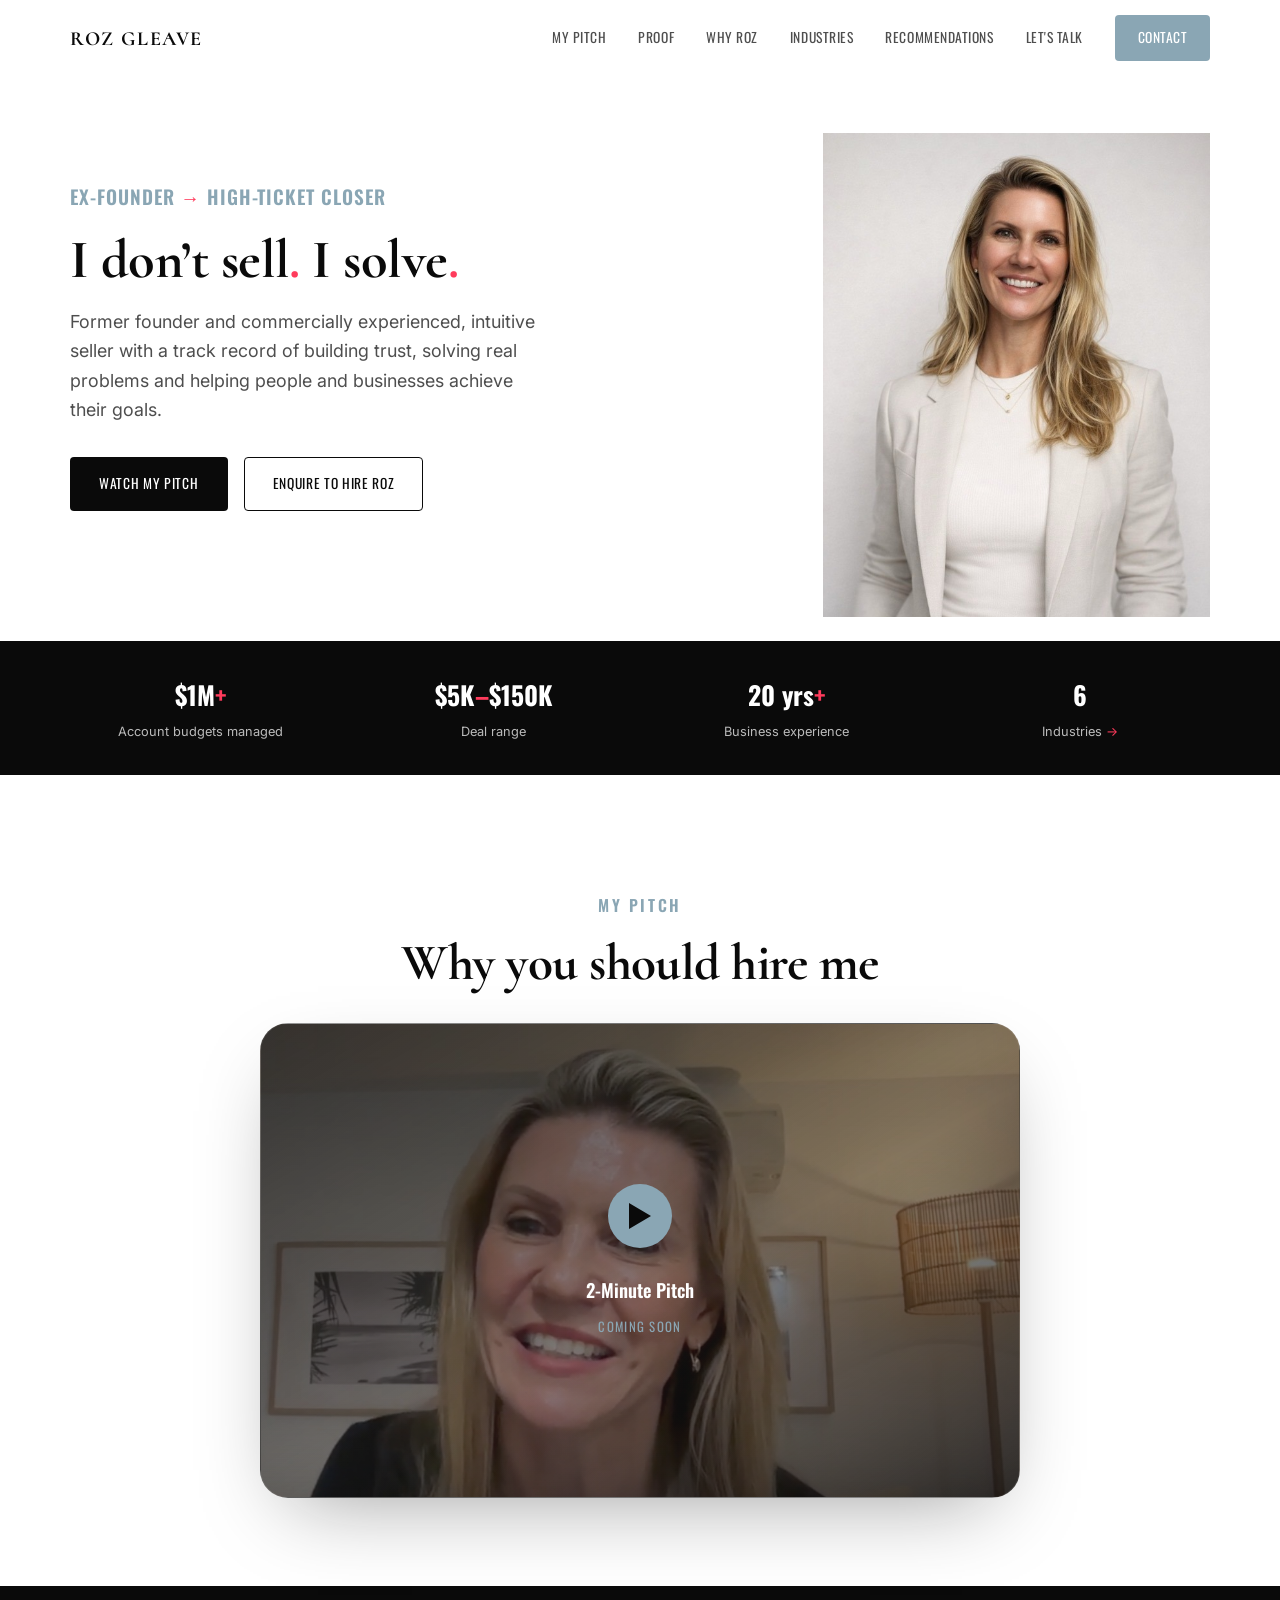
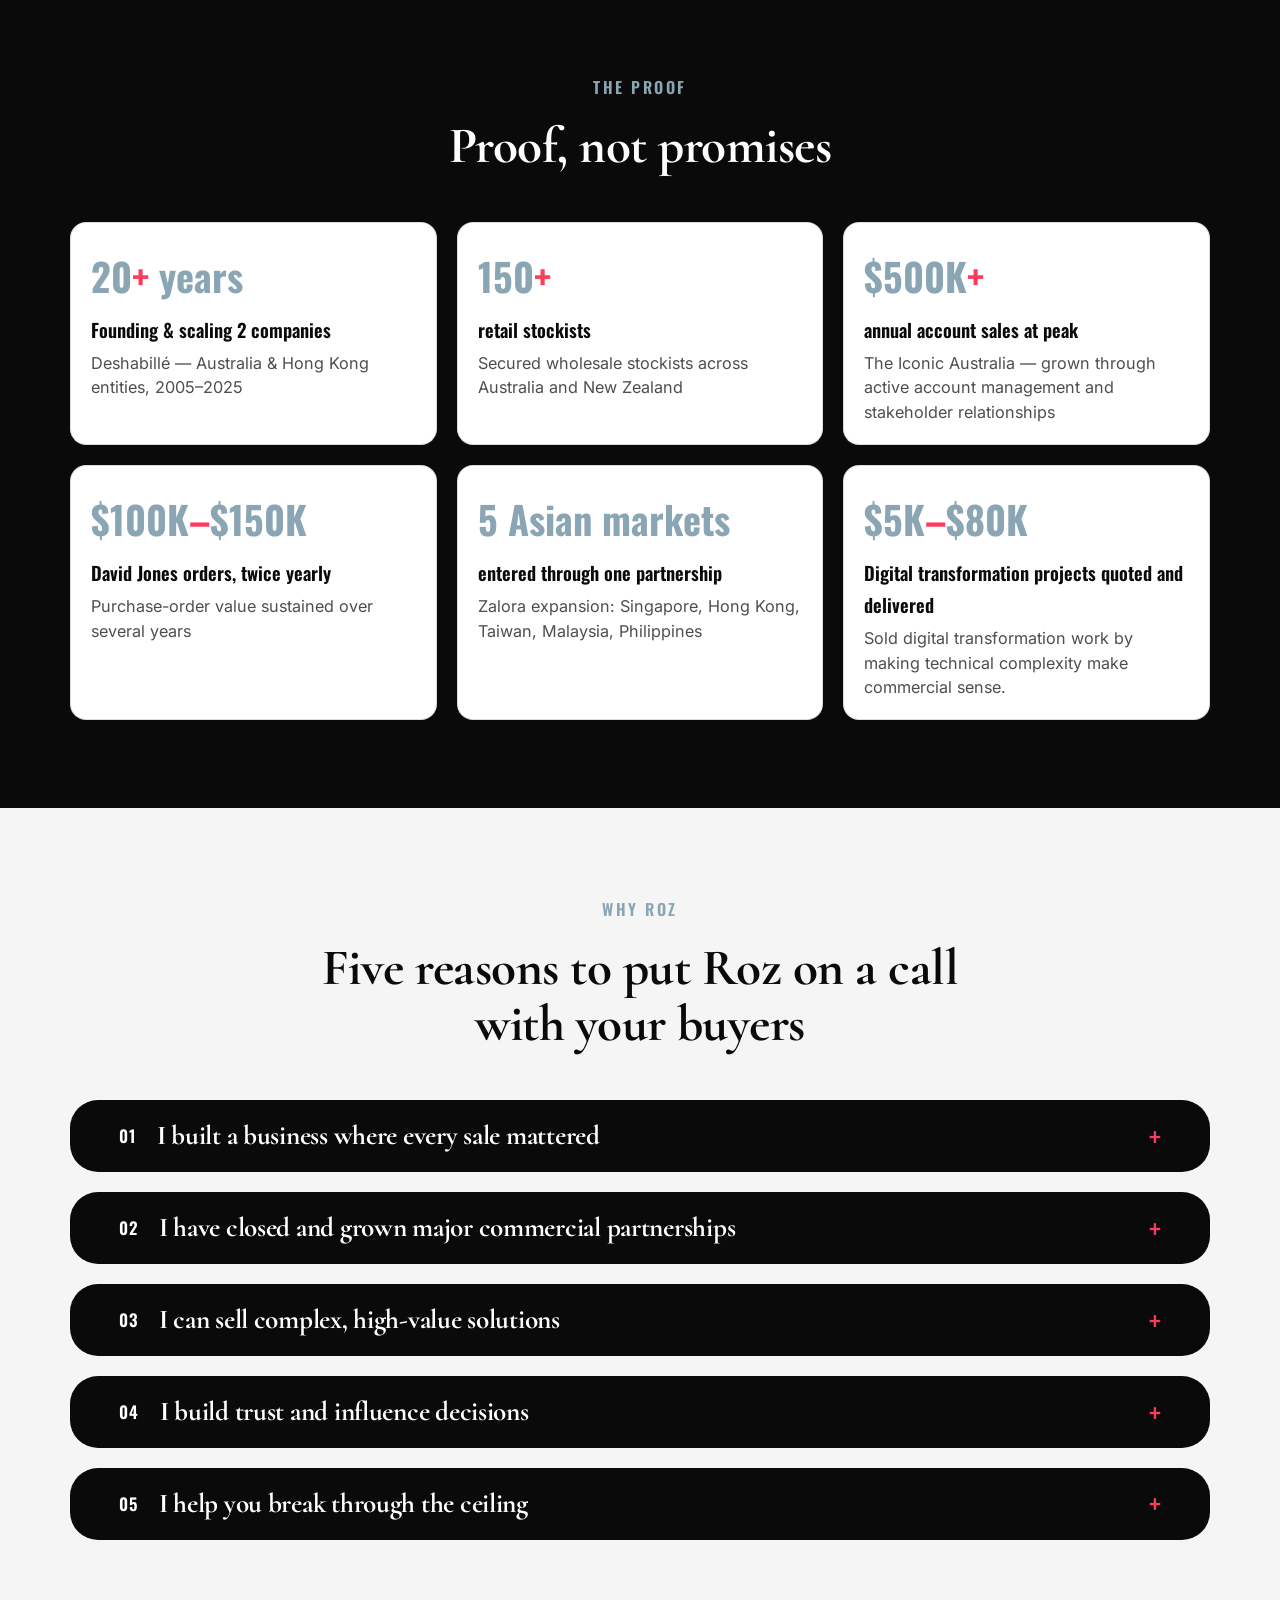
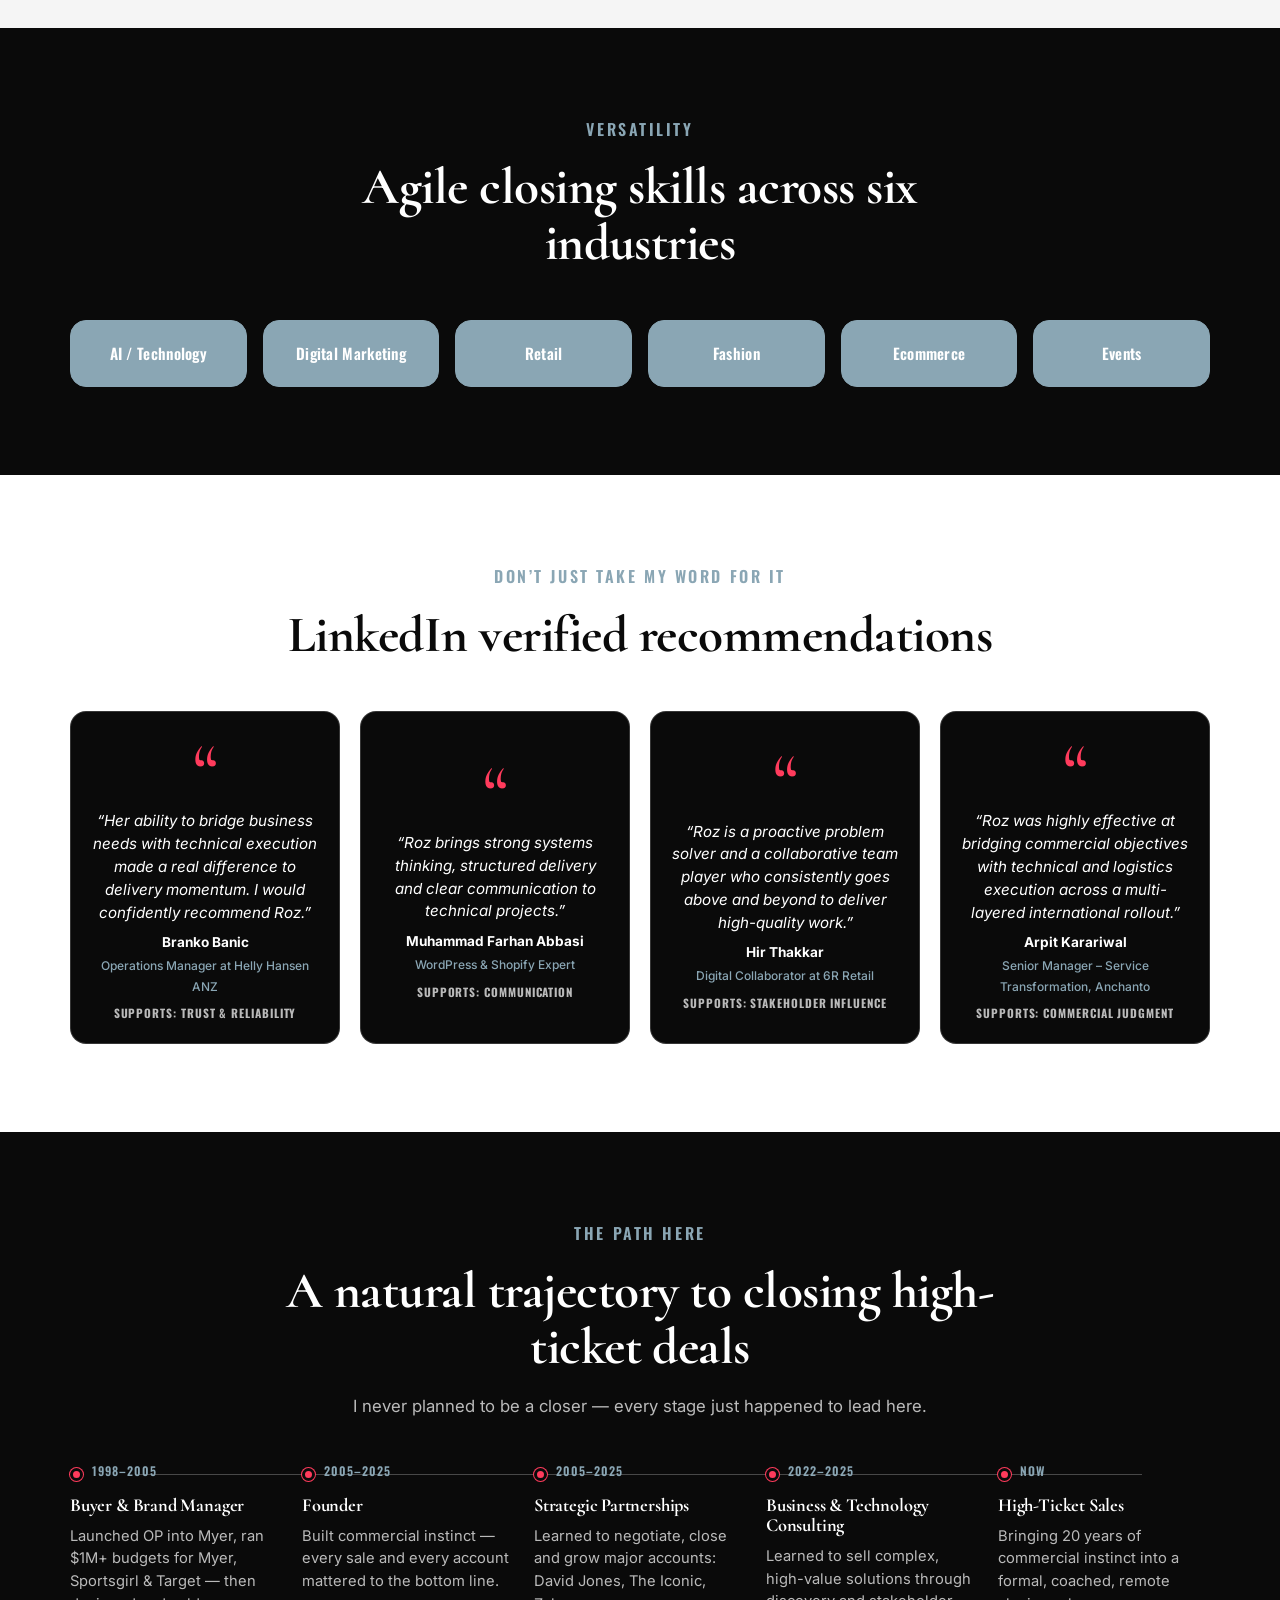
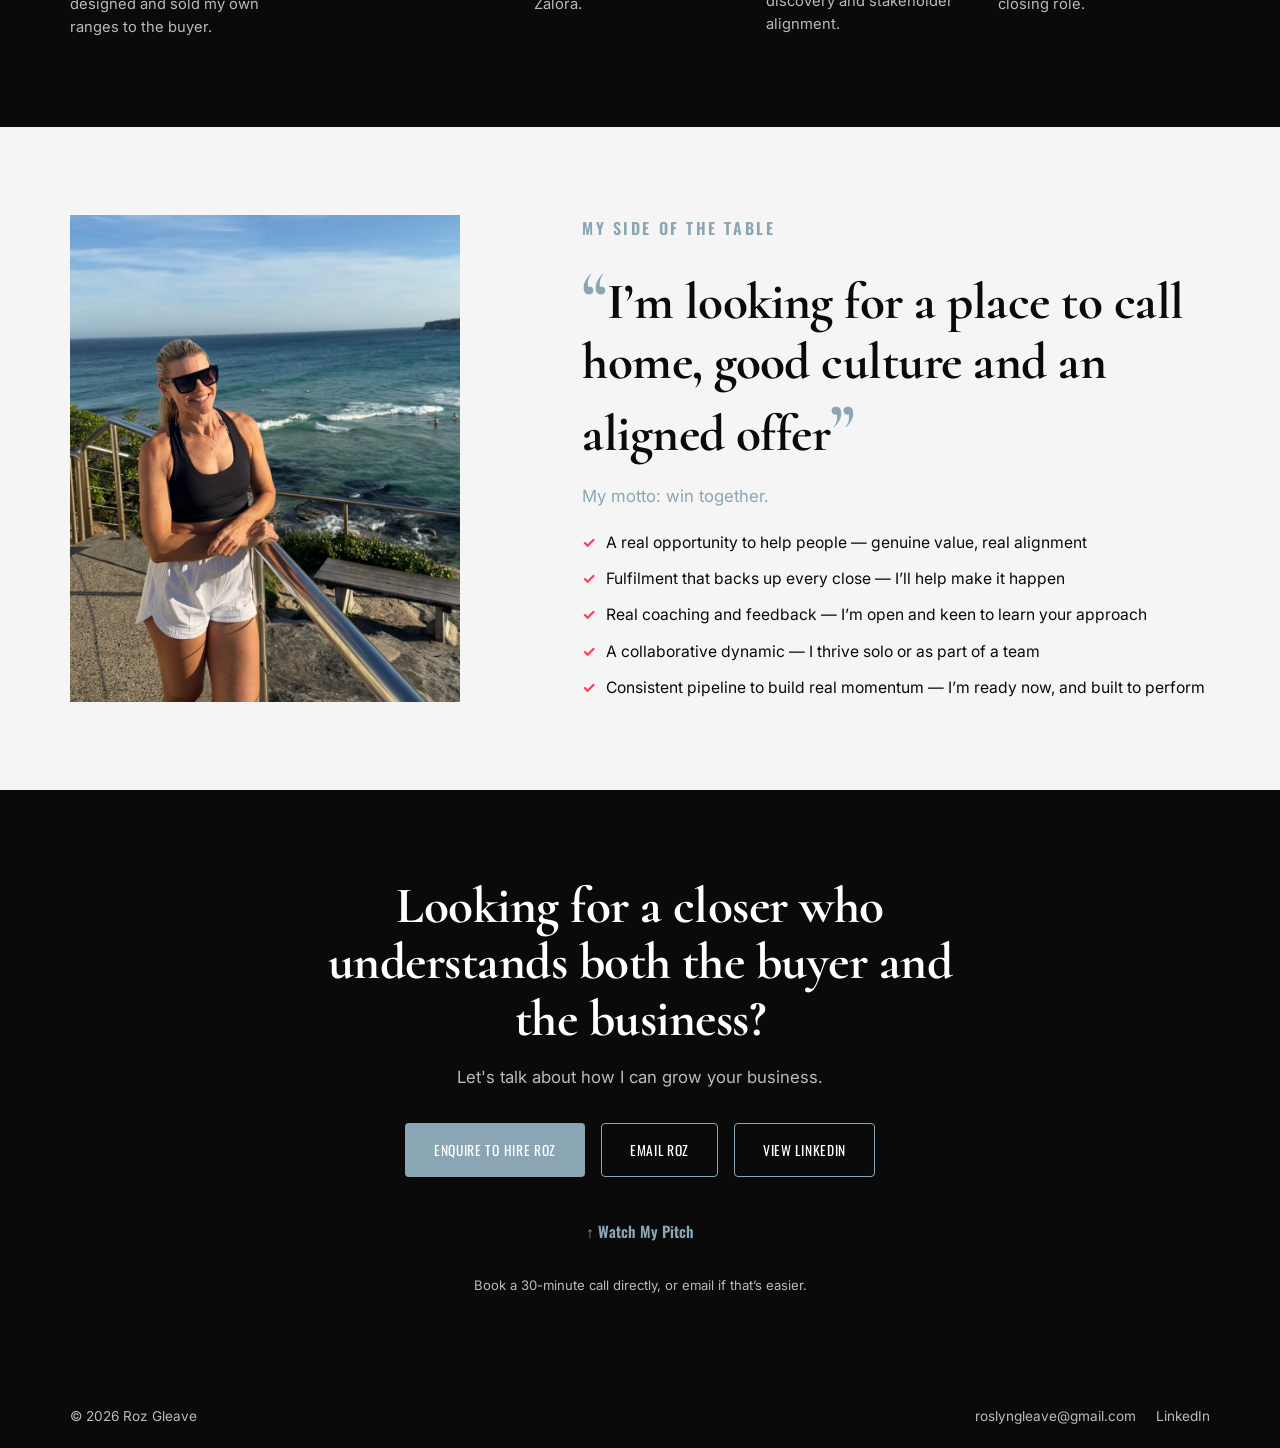
==== index.html @ b1be3ffa "Initial commit: Roz Gleave high-ticket closer portfolio site Static HTML/CSS/JS site, no build step," ====
<!doctype html>
<html lang="en">
  <head>
    <meta charset="UTF-8" />
    <link rel="icon" type="image/svg+xml" href="favicon.svg" />
    <meta name="viewport" content="width=device-width, initial-scale=1.0" />

    <!-- Prototype build: do not index until Roz approves this for wider review -->
    <meta name="robots" content="noindex, nofollow" />

    <title>Roz Gleave — High-Ticket Closer</title>
    <meta
      name="description"
      content="Former founder and commercially experienced consultative seller with 20 years negotiating partnerships, growing accounts and selling complex business solutions."
    />

    <!-- Open Graph — TODO: replace og:image with a hosted image once the site is deployed -->
    <meta property="og:type" content="website" />
    <meta property="og:title" content="Roz Gleave — High-Ticket Closer" />
    <meta
      property="og:description"
      content="Former founder and commercially experienced consultative seller with 20 years negotiating partnerships, growing accounts and selling complex business solutions."
    />
    <meta property="og:image" content="og-placeholder.jpg" />

    <!--
      V2 design pass: black / white / dusty-blue / pop-pink-red palette,
      Coterie + PP Gatwick headline/accent fonts. Content, structure and
      section order are unchanged from index.html — see styles.css.

      FONT LICENSING — once Coterie and PP Gatwick (Pangram Pangram) are
      purchased, add their @font-face rules here (right below this comment)
      pointing at the licensed .woff2 files, e.g.:

        @font-face {
          font-family: "Coterie";
          src: url("/fonts/coterie.woff2") format("woff2");
          font-weight: 400 700;
          font-display: swap;
        }
        @font-face {
          font-family: "PP Gatwick";
          src: url("/fonts/gatwick.woff2") format("woff2");
          font-weight: 400 700;
          font-display: swap;
        }

      Then in styles.css, change ONLY the --font-headline and
      --font-accent variable values to "Coterie" / "PP Gatwick" — every
      rule in that file reads from the variables, never a hardcoded font
      name, so it's a one-line swap per font.
    -->
    <link rel="preconnect" href="https://fonts.googleapis.com" />
    <link rel="preconnect" href="https://fonts.gstatic.com" crossorigin />
    <link
      href="https://fonts.googleapis.com/css2?family=Cormorant:ital,wght@0,400;0,500;0,600;0,700;1,400&family=Oswald:wght@400;500;600;700&family=Inter:wght@400;500;600&display=swap"
      rel="stylesheet"
    />

    <link rel="stylesheet" href="styles.css" />
  </head>
  <body>
    <!-- =====================================================================
         NAV
         ===================================================================== -->
    <header class="nav" id="site-nav">
      <div class="container nav__inner">
        <a href="#top" class="nav__logo">Roz Gleave</a>

        <nav class="nav__links" id="nav-links" aria-label="Primary">
          <a href="#intro-video">My Pitch</a>
          <a href="#proof">Proof</a>
          <a href="#why-roz">Why Roz</a>
          <a href="#industries">Industries</a>
          <a href="#recommendations">Recommendations</a>
          <a href="#lets-talk">Let's Talk</a>
          <a href="#lets-talk" class="btn btn-primary nav__cta">Contact</a>
        </nav>

        <button class="nav__toggle" id="nav-toggle" aria-label="Open menu" aria-expanded="false" aria-controls="nav-links">
          <span></span>
          <span></span>
          <span></span>
        </button>
      </div>
    </header>

    <main>
      <!-- ===================================================================
           HERO
           =================================================================== -->
      <section id="top" class="hero">
        <div class="container hero__grid">
          <div class="hero__copy reveal">
            <p class="hero__tagline">Ex-Founder <span class="pop-mark">&rarr;</span> High-Ticket Closer</p>
            <h1 class="hero__headline">I don&rsquo;t sell<span class="pop-mark">.</span> I solve<span class="pop-mark">.</span></h1>
            <p class="hero__sub">
              Former founder and commercially experienced, intuitive seller with a track record of
              building trust, solving real problems and helping people and businesses achieve their
              goals.
            </p>

            <div class="hero__ctas">
              <a href="#intro-video" class="btn btn-primary">Watch My Pitch</a>
              <a href="#lets-talk" class="btn btn-secondary">Enquire to Hire Roz</a>
            </div>
          </div>

          <div class="hero__visual reveal" style="transition-delay: 120ms">
            <div class="hero__portrait-wrap">
              <img
                src="images/roz-portrait-flipped.jpg"
                alt="Portrait of Roslyn (Roz) Gleave"
                class="hero__portrait"
                width="600"
                height="900"
              />
            </div>
          </div>
        </div>

        <div class="hero__stats-band">
          <div class="container hero__stats">
            <div class="hero-stat reveal">
              <p class="hero-stat__value"><span class="hero-stat__number" data-count-to="1" data-prefix="$" data-suffix="M">0</span><span class="pop-mark">+</span></p>
              <p class="hero-stat__label">Account budgets managed</p>
            </div>
            <div class="hero-stat reveal" style="transition-delay: 60ms">
              <p class="hero-stat__value"><span class="hero-stat__number" data-count-to="5" data-prefix="$" data-suffix="K">0</span><span class="pop-mark">&ndash;</span><span class="hero-stat__number" data-count-to="150" data-prefix="$" data-suffix="K">0</span></p>
              <p class="hero-stat__label">Deal range</p>
            </div>
            <div class="hero-stat reveal" style="transition-delay: 120ms">
              <p class="hero-stat__value"><span class="hero-stat__number" data-count-to="20" data-suffix=" yrs">0</span><span class="pop-mark">+</span></p>
              <p class="hero-stat__label">Business experience</p>
            </div>
            <div class="hero-stat reveal" style="transition-delay: 180ms">
              <p class="hero-stat__value"><a href="#industries" class="hero-stat__link"><span class="hero-stat__number" data-count-to="6">0</span></a></p>
              <p class="hero-stat__label"><a href="#industries" class="hero-stat__link">Industries <span class="pop-mark">&rarr;</span></a></p>
            </div>
          </div>
        </div>

      </section>

      <!-- ===================================================================
           MY PITCH — video introduction
           =================================================================== -->
      <section class="section pitch">
        <div class="container">
          <div class="section-header section-header--center reveal">
            <p class="eyebrow">My Pitch</p>
            <h2 class="section-title">Why you should hire me</h2>
          </div>

          <div class="pitch__video-wrap reveal">
            <div id="intro-video" class="hero__video">
              <!--
                LOOM VIDEO SLOT
                Once the real Loom video is recorded, replace this placeholder
                button with:
                <div class="loom loom--live">
                  <iframe src="YOUR_LOOM_EMBED_URL" allow="autoplay; fullscreen; picture-in-picture" allowfullscreen title="Roz Gleave — 2-minute pitch"></iframe>
                </div>
              -->
              <button class="loom loom--placeholder" type="button" aria-label="2-minute pitch video coming soon">
                <div class="loom__play">
                  <svg width="22" height="26" viewBox="0 0 22 26" fill="none" aria-hidden="true">
                    <path d="M0 0L22 13L0 26V0Z" fill="currentColor" />
                  </svg>
                </div>
                <span class="loom__label">2-Minute Pitch</span>
                <span class="loom__sublabel">Coming soon</span>
              </button>
            </div>
          </div>
        </div>
      </section>

      <!-- ===================================================================
           PROOF — results strip
           =================================================================== -->
      <section id="proof" class="section section--dark results">
        <div class="container">
          <div class="section-header section-header--center reveal">
            <p class="eyebrow">The Proof</p>
            <h2 class="section-title">Proof, not promises</h2>
          </div>

          <div class="results__grid">
            <div class="results__card reveal" style="transition-delay: 0ms">
              <span class="results__value">20<span class="pop-mark">+</span> years</span>
              <span class="results__label">Founding &amp; scaling 2 companies</span>
              <span class="results__context">Deshabillé — Australia &amp; Hong Kong entities, 2005–2025</span>
            </div>
            <div class="results__card reveal" style="transition-delay: 60ms">
              <span class="results__value">150<span class="pop-mark">+</span></span>
              <span class="results__label">retail stockists</span>
              <span class="results__context">Secured wholesale stockists across Australia and New Zealand</span>
            </div>
            <div class="results__card reveal" style="transition-delay: 120ms">
              <span class="results__value">$500K<span class="pop-mark">+</span></span>
              <span class="results__label">annual account sales at peak</span>
              <span class="results__context">The Iconic Australia — grown through active account management and stakeholder relationships</span>
            </div>
            <div class="results__card reveal" style="transition-delay: 180ms">
              <span class="results__value">$100K<span class="pop-mark">–</span>$150K</span>
              <span class="results__label">David Jones orders, twice yearly</span>
              <span class="results__context">Purchase-order value sustained over several years</span>
            </div>
            <div class="results__card reveal" style="transition-delay: 240ms">
              <span class="results__value">5 Asian markets</span>
              <span class="results__label">entered through one partnership</span>
              <span class="results__context">Zalora expansion: Singapore, Hong Kong, Taiwan, Malaysia, Philippines</span>
            </div>
            <div class="results__card reveal" style="transition-delay: 300ms">
              <span class="results__value">$5K<span class="pop-mark">–</span>$80K</span>
              <span class="results__label">Digital transformation projects quoted and delivered</span>
              <span class="results__context">Sold digital transformation work by making technical complexity make commercial sense.</span>
            </div>
          </div>
        </div>
      </section>

      <!-- ===================================================================
           WHY ROZ — five reasons
           =================================================================== -->
      <section id="why-roz" class="section section--alt reasons">
        <div class="container">
          <div class="section-header section-header--center reveal">
            <p class="eyebrow">Why Roz</p>
            <h2 class="section-title">Five reasons to put Roz on a call with your buyers</h2>
          </div>

          <div class="reasons__list">
            <!-- Reason 01 -->
            <details class="reason reveal">
              <summary class="reason__summary">
                <span class="reason__number">01</span>
                <h3 class="reason__title">I built a business where every sale mattered</h3>
                <span class="reason__toggle-icon" aria-hidden="true"></span>
              </summary>
              <div class="reason__grid">
                <div class="reason__text">
                  <p class="reason__claim">
                    I spent almost 20 years building and growing my own fashion business. Every lead,
                    every sale and every customer mattered, because the business only grew if I could
                    create opportunities, build relationships, negotiate, sell, retain accounts and
                    deliver on what I promised.
                  </p>
                  <ul class="reason__evidence">
                    <li>Founded and ran Deshabillé for 20 years across DTC, wholesale and marketplace channels</li>
                    <li>Owned every commercial outcome personally — there was no separate sales team to fall back on</li>
                    <li>Built the business from zero to a genuine multi-channel retail operation</li>
                  </ul>
                  <div class="reason__matters">
                    <span class="reason__matters-label">Why it matters to you</span>
                    <p>
                      As a former founder, I will treat your business like my own. Your success is my
                      success — I know what it costs to win a customer, and I know what it costs to
                      lose one.
                    </p>
                  </div>
                </div>

                <div class="reason__image">
                  <img
                    src="images/deshabille-banner.jpg"
                    alt="Deshabillé — the fashion brand Roz founded and ran for 20 years"
                    loading="lazy"
                    width="800"
                    height="533"
                  />
                </div>
              </div>
            </details>

            <!-- Reason 02 -->
            <details class="reason reveal">
              <summary class="reason__summary">
                <span class="reason__number">02</span>
                <h3 class="reason__title">I have closed and grown major commercial partnerships</h3>
                <span class="reason__toggle-icon" aria-hidden="true"></span>
              </summary>
              <div class="reason__grid">
                <div class="reason__text">
                  <p class="reason__claim">
                    The biggest commercial relationships in my business weren't handed to me. I
                    negotiated them personally, and then did the harder job of growing and keeping
                    them.
                  </p>
                  <ul class="reason__evidence">
                    <li>Personally negotiated the David Jones wholesale partnership — orders of $100K–$150K, twice a year, sustained over several years</li>
                    <li>Personally negotiated The Iconic marketplace partnership, growing the account to more than $500K in annual sales at its peak</li>
                    <li>Personally negotiated the Zalora Asia expansion, opening Hong Kong, Taiwan, the Philippines, Malaysia and Singapore</li>
                    <li>Grew the wholesale footprint to 150+ retail stockists nationally</li>
                  </ul>
                  <div class="reason__matters">
                    <span class="reason__matters-label">Why it matters to you</span>
                    <p>
                      This is the part of the job that matters most after the contract is signed:
                      earning trust, influencing the people who make the decisions, negotiating the
                      next opportunity, and turning one deal into an ongoing relationship instead of a
                      one-off sale.
                    </p>
                  </div>
                </div>

                <!--
                  Partner evidence: logos used only where Roz holds the asset
                  (The Iconic). David Jones and Zalora are plain text badges —
                  no logo usage, no implication of current endorsement.
                -->
                <div class="reason__partners">
                  <div class="partner-badge">
                    <img src="images/the-iconic-logo.png" alt="The Iconic — marketplace partnership, negotiated personally" class="partner-badge__logo" loading="lazy" />
                  </div>
                  <div class="partner-badge">
                    <img src="images/david-jones-logo.jpeg" alt="David Jones — wholesale partner, $100K–$150K orders twice yearly" class="partner-badge__logo partner-badge__logo--bleed" loading="lazy" />
                  </div>
                  <div class="partner-badge">
                    <img src="images/zalora-logo.jpeg" alt="Zalora — Asia market expansion across 5 markets" class="partner-badge__logo" loading="lazy" />
                  </div>
                  <div class="partner-badge partner-badge--photo">
                    <img src="images/stockists-photo.jpeg" alt="150+ retail stockists — national wholesale footprint" class="partner-badge__photo" loading="lazy" />
                    <span class="partner-badge__overlay">150+ Stockists AU &amp; NZ</span>
                  </div>
                </div>
              </div>
            </details>

            <!-- Reason 03 -->
            <details class="reason reason--no-image reason--left-align reveal">
              <summary class="reason__summary">
                <span class="reason__number">03</span>
                <h3 class="reason__title">I can sell complex, high-value solutions</h3>
                <span class="reason__toggle-icon" aria-hidden="true"></span>
              </summary>
              <div class="reason__grid reason__grid--no-image">
                <div class="reason__text">
                  <p class="reason__claim">
                    My later work moved into enterprise software, business systems, automation and
                    digital transformation. I ran the full cycle myself — discovery, quoting, pitching
                    — then stayed on to project manage delivery once the client said yes.
                  </p>
                  <ul class="reason__evidence">
                    <li>Led discovery workshops across finance, operations and executive stakeholders</li>
                    <li>Quoted and pitched projects ranging from $5K to $177K, closing deals up to $100K and securing stakeholder buy-in throughout</li>
                    <li>Worked across multiple stakeholders to align a solution before it was ever pitched</li>
                    <li>Project managed delivery after the close — not just the pitch, the outcome</li>
                  </ul>
                  <div class="reason__matters">
                    <span class="reason__matters-label">Why it matters to you</span>
                    <p>
                      This proves I can sit inside a sophisticated offer, ask intelligent questions,
                      and connect what you sell to the buyer's actual problem — selling consultatively,
                      not leaning on a script or pressure, and staying accountable for what happens
                      after the yes.
                    </p>
                  </div>
                </div>
              </div>
            </details>

            <!-- Reason 04 -->
            <details class="reason reason--no-image reason--left-align reveal">
              <summary class="reason__summary">
                <span class="reason__number">04</span>
                <h3 class="reason__title">I build trust and influence decisions</h3>
                <span class="reason__toggle-icon" aria-hidden="true"></span>
              </summary>
              <div class="reason__grid reason__grid--no-image">
                <div class="reason__text">
                  <p class="reason__claim">
                    Across 20 years I've worked with founders, executives, retail buyers,
                    manufacturers, offshore partners and enterprise stakeholders — people with very
                    different priorities, all of whom I needed on side. Some of that trust-building
                    was repair work — stepping in where developers and C-suite stakeholders had
                    stopped understanding each other, and rebuilding the relationship enough to get
                    the project back on track.
                  </p>
                  <ul class="reason__evidence">
                    <li>Listening carefully enough to identify the real objection, not just the stated one</li>
                    <li>Repaired strained client relationships caused by breakdowns between technical teams and executive stakeholders</li>
                    <li>Influencing outcomes without formal authority over the people in the room</li>
                    <li>Coached technically-minded founders on the commercial side of running their business — pricing, positioning, growth decisions</li>
                  </ul>
                  <div class="reason__matters">
                    <span class="reason__matters-label">Why it matters to you</span>
                    <p>
                      This is the skill set that a high-ticket sale actually runs on: trust built
                      quickly, questions asked with intent, and enough judgement to read what's really
                      holding a buyer back.
                    </p>
                  </div>
                </div>
              </div>
            </details>

            <!-- Reason 05 -->
            <details class="reason reason--no-image reason--left-align reveal">
              <summary class="reason__summary">
                <span class="reason__number">05</span>
                <h3 class="reason__title">I help you break through the ceiling</h3>
                <span class="reason__toggle-icon" aria-hidden="true"></span>
              </summary>
              <div class="reason__grid reason__grid--no-image">
                <div class="reason__text">
                  <p class="reason__claim">
                    I got into business because I love that there is no ceiling. Whether it's a
                    business with an operational bottleneck or a buyer stuck on a decision, I'm quick
                    to spot what's actually holding things up — and I don't stop pushing until we've
                    moved past it. That's what I've spent my career doing, and it's the same approach
                    I bring to every sales conversation.
                  </p>
                  <ul class="reason__evidence">
                    <li>Diagnosing the real issue before proposing a solution</li>
                    <li>Helping prospects move past indecision toward a confident yes — or a confident no</li>
                    <li>Protecting the company's reputation by not selling past what can be delivered</li>
                    <li>Caring about fulfilment and the client's outcome, not just the close</li>
                  </ul>
                  <div class="reason__matters">
                    <span class="reason__matters-label">Why it matters to you</span>
                    <p>
                      I'm not chasing any sale — I'm looking for sustainable growth, for you and for
                      the people who buy from you. That's what makes the relationship last past the
                      first invoice.
                    </p>
                  </div>
                </div>
              </div>
            </details>
          </div>
        </div>
      </section>

      <!-- ===================================================================
           INDUSTRIES
           =================================================================== -->
      <section id="industries" class="section section--dark industries">
        <div class="container">
          <div class="section-header section-header--center reveal">
            <p class="eyebrow">Versatility</p>
            <h2 class="section-title">Agile closing skills across six industries</h2>
          </div>

          <div class="industries__grid">
            <div class="industry-chip reveal">AI / Technology</div>
            <div class="industry-chip reveal" style="transition-delay: 100ms">Digital Marketing</div>
            <div class="industry-chip reveal" style="transition-delay: 200ms">Retail</div>
            <div class="industry-chip reveal" style="transition-delay: 300ms">Fashion</div>
            <div class="industry-chip reveal" style="transition-delay: 400ms">Ecommerce</div>
            <div class="industry-chip reveal" style="transition-delay: 500ms">Events</div>
          </div>
        </div>
      </section>


      <!-- ===================================================================
           RECOMMENDATIONS
           =================================================================== -->
      <section id="recommendations" class="section recs">
        <div class="container">
          <div class="section-header section-header--center reveal">
            <p class="eyebrow">Don&rsquo;t Just Take My Word For It</p>
            <h2 class="section-title">LinkedIn verified recommendations</h2>
          </div>

          <div class="recs__grid">
            <div class="recs__card reveal" style="transition-delay: 0ms">
              <span class="recs__quote-mark" aria-hidden="true">&ldquo;</span>
              <p class="recs__quote-text">&ldquo;Her ability to bridge business needs with technical execution made a real difference to delivery momentum. I would confidently recommend Roz.&rdquo;</p>
              <p class="recs__attribution"><span class="recs__attribution-name">Branko Banic</span><span class="recs__attribution-role">Operations Manager at Helly Hansen ANZ</span></p>
              <span class="recs__trait">Supports: Trust &amp; reliability</span>
            </div>
            <div class="recs__card reveal" style="transition-delay: 70ms">
              <span class="recs__quote-mark" aria-hidden="true">&ldquo;</span>
              <p class="recs__quote-text">&ldquo;Roz brings strong systems thinking, structured delivery and clear communication to technical projects.&rdquo;</p>
              <p class="recs__attribution"><span class="recs__attribution-name">Muhammad Farhan Abbasi</span><span class="recs__attribution-role">WordPress &amp; Shopify Expert</span></p>
              <span class="recs__trait">Supports: Communication</span>
            </div>
            <div class="recs__card reveal" style="transition-delay: 140ms">
              <span class="recs__quote-mark" aria-hidden="true">&ldquo;</span>
              <p class="recs__quote-text">&ldquo;Roz is a proactive problem solver and a collaborative team player who consistently goes above and beyond to deliver high-quality work.&rdquo;</p>
              <p class="recs__attribution"><span class="recs__attribution-name">Hir Thakkar</span><span class="recs__attribution-role">Digital Collaborator at 6R Retail</span></p>
              <span class="recs__trait">Supports: Stakeholder influence</span>
            </div>
            <div class="recs__card reveal" style="transition-delay: 210ms">
              <span class="recs__quote-mark" aria-hidden="true">&ldquo;</span>
              <p class="recs__quote-text">&ldquo;Roz was highly effective at bridging commercial objectives with technical and logistics execution across a multi-layered international rollout.&rdquo;</p>
              <p class="recs__attribution"><span class="recs__attribution-name">Arpit Karariwal</span><span class="recs__attribution-role">Senior Manager &ndash; Service Transformation, Anchanto</span></p>
              <span class="recs__trait">Supports: Commercial judgment</span>
            </div>
          </div>
        </div>
      </section>

      <!-- ===================================================================
           ABOUT — career bridge / timeline
           =================================================================== -->
      <section id="about" class="section section--alt bridge">
        <div class="container">
          <div class="section-header section-header--center reveal">
            <p class="eyebrow">The Path Here</p>
            <h2 class="section-title">A natural trajectory to closing high-ticket deals</h2>
            <p class="section-sub">
              I never planned to be a closer — every stage just happened to lead here.
            </p>
          </div>

          <div class="bridge__track">
            <div class="bridge__stage reveal" style="transition-delay: 0ms">
              <div class="bridge__dot"></div>
              <span class="bridge__years">1998–2005</span>
              <h3 class="bridge__title">Buyer &amp; Brand Manager</h3>
              <p class="bridge__capability">Launched OP into Myer, ran $1M+ budgets for Myer, Sportsgirl &amp; Target — then designed and sold my own ranges to the buyer.</p>
            </div>
            <div class="bridge__stage reveal" style="transition-delay: 90ms">
              <div class="bridge__dot"></div>
              <span class="bridge__years">2005–2025</span>
              <h3 class="bridge__title">Founder</h3>
              <p class="bridge__capability">Built commercial instinct — every sale and every account mattered to the bottom line.</p>
            </div>
            <div class="bridge__stage reveal" style="transition-delay: 180ms">
              <div class="bridge__dot"></div>
              <span class="bridge__years">2005–2025</span>
              <h3 class="bridge__title">Strategic Partnerships</h3>
              <p class="bridge__capability">Learned to negotiate, close and grow major accounts: David Jones, The Iconic, Zalora.</p>
            </div>
            <div class="bridge__stage reveal" style="transition-delay: 270ms">
              <div class="bridge__dot"></div>
              <span class="bridge__years">2022–2025</span>
              <h3 class="bridge__title">Business &amp; Technology Consulting</h3>
              <p class="bridge__capability">Learned to sell complex, high-value solutions through discovery and stakeholder alignment.</p>
            </div>
            <div class="bridge__stage reveal" style="transition-delay: 360ms">
              <div class="bridge__dot"></div>
              <span class="bridge__years">Now</span>
              <h3 class="bridge__title">High-Ticket Sales</h3>
              <p class="bridge__capability">Bringing 20 years of commercial instinct into a formal, coached, remote closing role.</p>
            </div>
          </div>
        </div>
      </section>

      <!-- ===================================================================
           WHAT ROZ IS LOOKING FOR
           =================================================================== -->
      <section class="section section--alt looking">
        <div class="container looking__inner">
          <div class="looking__visual reveal">
            <img src="images/roz-casual-coast.jpg" alt="Roz Gleave on the Sunshine Coast" class="looking__photo" />
          </div>

          <div class="looking__content">
            <div class="section-header reveal">
              <p class="eyebrow">My Side of the Table</p>
              <h2 class="section-title"><span class="looking__quote-mark">&ldquo;</span>I&rsquo;m looking for a place to call home, good culture and an aligned offer<span class="looking__quote-mark">&rdquo;</span></h2>
              <p class="section-sub">My motto: win together.</p>
            </div>

            <ul class="looking__list reveal">
              <li>A real opportunity to help people &mdash; genuine value, real alignment</li>
              <li>Fulfilment that backs up every close &mdash; I&rsquo;ll help make it happen</li>
              <li>Real coaching and feedback &mdash; I&rsquo;m open and keen to learn your approach</li>
              <li>A collaborative dynamic &mdash; I thrive solo or as part of a team</li>
              <li>Consistent pipeline to build real momentum &mdash; I&rsquo;m ready now, and built to perform</li>
            </ul>
          </div>
        </div>
      </section>

      <!-- ===================================================================
           FINAL CTA
           =================================================================== -->
      <section id="lets-talk" class="section section--dark final-cta">
        <div class="container final-cta__inner">
          <div class="reveal">
            <h2 class="section-title final-cta__headline">Looking for a closer who understands both the buyer and the business?</h2>
            <p class="section-sub final-cta__sub">Let's talk about how I can grow your business.</p>

            <div class="final-cta__actions">
              <a href="https://calendly.com/roslyngleave/30min" class="btn btn-primary final-cta__primary" target="_blank" rel="noopener noreferrer">Enquire to Hire Roz</a>
              <a href="mailto:roslyngleave@gmail.com" class="btn btn-secondary">Email Roz</a>
              <a href="https://www.linkedin.com/in/roslyn-gleave" class="btn btn-secondary" target="_blank" rel="noopener noreferrer">View LinkedIn</a>
            </div>

            <a href="#intro-video" class="btn-ghost final-cta__replay">↑ Watch My Pitch</a>

            <p class="final-cta__note">Book a 30-minute call directly, or email if that&rsquo;s easier.</p>
          </div>
        </div>
      </section>
    </main>

    <!-- =====================================================================
         FOOTER
         ===================================================================== -->
    <footer class="footer">
      <div class="container footer__inner">
        <span id="footer-year">© 2026 Roz Gleave</span>
        <div class="footer__links">
          <a href="mailto:roslyngleave@gmail.com">roslyngleave@gmail.com</a>
          <a href="https://www.linkedin.com/in/roslyn-gleave" target="_blank" rel="noopener noreferrer">LinkedIn</a>
        </div>
      </div>
    </footer>

    <script src="script.js"></script>
</body>
</html>
---- styles.css ----
/* =============================================================================
   DESIGN TOKENS
   Single source of truth for colour, type and spacing. Update here, not
   inline in the markup.
   ============================================================================= */
:root {
  /* Brand palette — black / white / dusty blue, plus a pink-red reserved
     almost entirely for hover/focus states (see --pop below). No bronze,
     gold, taupe or tan anywhere in this system. */
  --black: #0a0a0a;
  --white: #ffffff;
  --dusty-blue: #8aa6b4; /* eyebrows/kickers, secondary accents, small supporting details */
  --pop: #ff3b5c; /* RESERVED for hover/focus states + small decorative punctuation marks. Never a resting button/section fill. */

  /* Practical derived neutrals — opacity variants of black/white, not new
     accent hues, so the four-colour system above stays intact. */
  --black-soft: rgba(10, 10, 10, 0.72); /* secondary body text on light backgrounds */
  --alt-bg: #f5f5f5; /* subtle alternate section tint — neutral grey, not a brand colour */
  --line: rgba(10, 10, 10, 0.14); /* borders, dividers, dashed outlines */
  --on-dark-soft: rgba(255, 255, 255, 0.72); /* secondary text on black sections */
  --border: rgba(10, 10, 10, 0.14);
  --shadow-md: 0 20px 50px -24px rgba(10, 10, 10, 0.35);
  --shadow-lg: 0 30px 80px -30px rgba(10, 10, 10, 0.4);

  /* ---------------------------------------------------------------------
     FONTS
     --font-headline and --font-accent are PLACEHOLDERS. Coterie and
     Gatwick (PP Gatwick, Pangram Pangram) are paid/licensed fonts not
     available on Google Fonts. Once purchased:
       1. Add the licensed .woff2 files (e.g. /fonts/coterie.woff2,
          /fonts/gatwick.woff2) and @font-face rules for each near the
          Google Fonts <link> in index.html's <head>.
       2. Change ONLY the two variable values below to the real family
          names — every rule in this file references the variables, never
          the font names directly, so this is a one-line swap each.
     --------------------------------------------------------------------- */
  --font-headline: "Cormorant", Georgia, "Times New Roman", serif; /* PLACEHOLDER for licensed Coterie */
  --font-accent: "Oswald", -apple-system, BlinkMacSystemFont, "Segoe UI", sans-serif; /* PLACEHOLDER for licensed PP Gatwick */
  --font-body: "Inter", -apple-system, BlinkMacSystemFont, "Segoe UI", sans-serif; /* switched from Lora */

  --max-width: 1180px;
  --radius-sm: 8px;
  --radius-md: 16px;
  --radius-lg: 28px;

  --space-3xs: 0.375rem;
  --space-2xs: 0.625rem;
  --space-xs: 1rem;
  --space-sm: 1.25rem;
  --space-md: 2rem;
  --space-lg: 3rem;
  --space-xl: 4.5rem;
  --space-2xl: 5.5rem;

  color-scheme: light;
}

/* =============================================================================
   RESET
   ============================================================================= */
*,
*::before,
*::after {
  box-sizing: border-box;
}

html {
  scroll-behavior: smooth;
  -webkit-text-size-adjust: 100%;
}

@media (prefers-reduced-motion: reduce) {
  html {
    scroll-behavior: auto;
  }
  *,
  *::before,
  *::after {
    animation-duration: 0.01ms !important;
    animation-iteration-count: 1 !important;
    transition-duration: 0.01ms !important;
    scroll-behavior: auto !important;
  }
}

body {
  margin: 0;
  background: var(--white);
  color: var(--black);
  font-family: var(--font-body);
  font-size: 16px;
  line-height: 1.7;
  -webkit-font-smoothing: antialiased;
  -moz-osx-font-smoothing: grayscale;
  text-rendering: optimizeLegibility;
}

img,
picture,
svg {
  max-width: 100%;
  display: block;
}

a {
  color: inherit;
  text-decoration: none;
}

button {
  font: inherit;
  cursor: pointer;
}

h1,
h2,
h3,
h4 {
  font-family: var(--font-headline);
  font-weight: 700;
  line-height: 1.1;
  letter-spacing: -0.01em;
  margin: 0;
  color: var(--black);
}

p {
  margin: 0;
}

ul {
  margin: 0;
  padding: 0;
  list-style: none;
}

:focus-visible {
  outline: 2px solid var(--pop);
  outline-offset: 3px;
}

/* =============================================================================
   LAYOUT PRIMITIVES
   ============================================================================= */
.container {
  width: 100%;
  max-width: var(--max-width);
  margin-inline: auto;
  padding-inline: var(--space-sm);
}

@media (max-width: 640px) {
  .container {
    padding-inline: var(--space-xs);
  }
}

.section {
  padding-block: var(--space-2xl);
}

@media (max-width: 900px) {
  .section {
    padding-block: var(--space-xl);
  }
}

.section--alt {
  background: var(--alt-bg);
}

.section--dark {
  background: var(--black);
  color: var(--white);
}

.section--dark h2,
.section--dark h3 {
  color: var(--white);
}

.section-header {
  max-width: 720px;
  margin-bottom: var(--space-lg);
}

.section-header--center {
  margin-inline: auto;
  text-align: center;
}

.eyebrow {
  display: inline-block;
  font-family: var(--font-accent);
  font-size: 1rem; /* was 0.75rem — bumped ~3pt per request, applies sitewide */
  font-weight: 600;
  letter-spacing: 0.16em;
  text-transform: uppercase;
  color: var(--black);
  margin-bottom: var(--space-xs);
}

.section--dark .eyebrow {
  color: var(--dusty-blue);
}

.pitch .eyebrow,
#why-roz .eyebrow,
#recommendations .eyebrow,
.looking .eyebrow {
  color: var(--dusty-blue);
}

.section-title {
  font-size: clamp(2.1rem, 4vw, 3.25rem);
}

.section-sub {
  margin-top: var(--space-xs);
  font-size: 1.05rem;
  color: var(--dusty-blue);
  line-height: 1.7;
}

.section--dark .section-sub {
  color: var(--on-dark-soft);
}

/* =============================================================================
   BUTTONS
   ============================================================================= */
.btn {
  display: inline-flex;
  align-items: center;
  justify-content: center;
  gap: 0.5rem;
  padding: 0.9rem 1.75rem;
  border-radius: 4px;
  font-family: var(--font-accent);
  font-size: 0.85rem;
  font-weight: 400;
  letter-spacing: 0.05em;
  text-transform: uppercase;
  border: 1px solid transparent;
  transition: transform 0.2s ease, background-color 0.2s ease, color 0.2s ease, border-color 0.2s ease;
  white-space: nowrap;
}

.btn:hover {
  transform: translateY(-2px);
}

.btn-primary {
  background: var(--black);
  color: var(--white);
}

.btn-primary:hover {
  background: var(--pop);
}

.hero__ctas .btn-primary:hover {
  background: var(--dusty-blue);
}

.section--dark .btn-primary {
  /* On a black section, a black-fill primary button has no visible edge
     against the background — give it a solid fill so it reads as the
     one clear call to action against the two outlined secondary buttons. */
  background: var(--dusty-blue);
  color: var(--white);
}

.btn-secondary {
  background: transparent;
  color: var(--black);
  border-color: var(--black);
}

.btn-secondary:hover {
  background: var(--pop);
  border-color: var(--pop);
  color: var(--white);
}

.section--dark .btn-secondary {
  color: var(--white);
  border-color: var(--dusty-blue);
}

.section--dark .btn-secondary:hover {
  background: var(--pop);
  border-color: var(--pop);
  color: var(--white);
}

.btn-ghost {
  background: transparent;
  color: var(--black);
  padding: 0.6rem 0;
  font-family: var(--font-accent);
  font-weight: 600;
  font-size: 0.95rem;
}

.btn-ghost:hover {
  color: var(--pop);
  transform: none;
  text-decoration: underline;
}

.section--dark .btn-ghost {
  color: var(--dusty-blue);
}

.section--dark .btn-ghost:hover {
  color: var(--pop);
}

/* =============================================================================
   SCROLL-REVEAL ANIMATION (restrained) — class toggled by script.js
   ============================================================================= */
.reveal {
  opacity: 0;
  transform: translateY(18px);
  transition: opacity 0.7s ease, transform 0.7s ease;
}

.reveal.is-visible {
  opacity: 1;
  transform: translateY(0);
}

@media (prefers-reduced-motion: reduce) {
  .reveal {
    opacity: 1;
    transform: none;
  }
}

/* =============================================================================
   NAV
   ============================================================================= */
.nav {
  position: sticky;
  top: 0;
  z-index: 100;
  background: rgba(255, 255, 255, 0.85);
  backdrop-filter: blur(10px);
  border-bottom: 1px solid transparent;
  transition: border-color 0.3s ease, box-shadow 0.3s ease;
}

.nav--scrolled {
  border-bottom-color: var(--border);
  box-shadow: 0 8px 24px -20px rgba(10, 10, 10, 0.4);
}

.nav__inner {
  display: flex;
  align-items: center;
  justify-content: space-between;
  height: 76px;
}

.nav__logo {
  font-family: var(--font-headline);
  font-weight: 700;
  font-size: 1.25rem;
  letter-spacing: 0.08em;
  text-transform: uppercase;
  color: var(--black);
  position: relative;
  top: 1px;
}

.nav__links {
  display: flex;
  align-items: center;
  gap: var(--space-md);
}

.nav__links a {
  font-family: var(--font-accent);
  font-size: 0.85rem;
  font-weight: 400;
  letter-spacing: 0.04em;
  text-transform: uppercase;
  color: var(--black-soft);
  transition: color 0.2s ease;
}

.nav__links a:hover {
  color: var(--pop);
}

.nav__cta,
.nav__links a.nav__cta {
  padding: 0.65rem 1.35rem;
  font-size: 0.85rem;
  background: var(--dusty-blue);
  color: var(--white);
}

.nav__cta:hover,
.nav__links a.nav__cta:hover {
  background: var(--pop);
  color: var(--white);
  text-decoration: none;
}

.nav__toggle {
  display: none;
  flex-direction: column;
  gap: 5px;
  background: none;
  border: none;
  padding: 8px;
}

.nav__toggle span {
  width: 22px;
  height: 2px;
  background: var(--black);
  border-radius: 2px;
  transition: transform 0.2s ease, opacity 0.2s ease;
}

.nav__toggle[aria-expanded="true"] span:nth-child(1) {
  transform: translateY(7px) rotate(45deg);
}

.nav__toggle[aria-expanded="true"] span:nth-child(2) {
  opacity: 0;
}

.nav__toggle[aria-expanded="true"] span:nth-child(3) {
  transform: translateY(-7px) rotate(-45deg);
}

@media (max-width: 860px) {
  .nav__toggle {
    display: flex;
  }

  .nav__links {
    position: fixed;
    inset: 76px 0 auto 0;
    flex-direction: column;
    align-items: stretch;
    gap: 0;
    background: var(--white);
    border-bottom: 1px solid var(--border);
    padding: var(--space-xs) var(--space-sm) var(--space-md);
    transform: translateY(-8px);
    opacity: 0;
    pointer-events: none;
    transition: opacity 0.2s ease, transform 0.2s ease;
  }

  .nav__links--open {
    transform: translateY(0);
    opacity: 1;
    pointer-events: auto;
  }

  .nav__links a {
    padding: 0.85rem 0;
    border-bottom: 1px solid var(--border);
  }

  .nav__cta {
    margin-top: var(--space-xs);
    border-bottom: none !important;
    text-align: center;
  }
}

/* =============================================================================
   HERO
   ============================================================================= */
.hero {
  display: flex;
  flex-direction: column;
  /* Sized to its own content (not viewport height) so the stats band
     always sits close beneath it, regardless of screen height/zoom. */
  padding-top: var(--space-xl);
  padding-bottom: var(--space-lg);
  scroll-margin-top: 76px;
}

.hero__grid {
  display: grid;
  grid-template-columns: 1.15fr 0.85fr;
  gap: var(--space-lg);
  align-items: start;
}

.hero__headline {
  font-family: var(--font-headline);
  font-weight: 700;
  font-size: clamp(2.5rem, 4.8vw, 3.4rem);
  line-height: 1.12;
  margin: 0 0 1rem;
  max-width: 16ch;
}

.pop-mark {
  color: var(--pop);
}

.dusty-mark {
  color: var(--dusty-blue);
}

.hero__tagline {
  font-family: var(--font-accent);
  font-weight: 600;
  font-size: 1.2rem;
  letter-spacing: 0.05em;
  text-transform: uppercase;
  color: var(--dusty-blue);
  margin: 0 0 1rem;
}

.hero__sub {
  margin-top: 0;
  font-family: var(--font-body);
  font-size: 1.12rem;
  line-height: 1.65;
  color: var(--black-soft);
  max-width: 44ch;
}

.hero__ctas {
  display: flex;
  flex-wrap: wrap;
  gap: var(--space-xs);
  margin-top: var(--space-md);
}

.hero__copy {
  margin-top: var(--space-md);
}

.hero__visual {
  position: relative;
  width: 100%;
  max-width: 387px;
  margin-left: auto;
  margin-top: -16px;
  margin-bottom: 1.5rem;
  transform: translateY(-5mm);
}

.hero__portrait-wrap {
  position: relative;
  aspect-ratio: 4 / 5;
  width: 100%;
  overflow: hidden;
}

.hero__portrait {
  width: 100%;
  height: 100%;
  object-fit: cover;
  object-position: top center;
}

.hero__stats-band {
  position: relative;
  width: 100%;
  margin-top: auto;
  background: var(--black);
}

.hero__stats {
  display: grid;
  grid-template-columns: repeat(4, 1fr);
  gap: var(--space-md);
  padding-block: var(--space-md);
}

.hero-stat {
  text-align: center;
}

.hero-stat__value {
  font-family: var(--font-accent);
  font-weight: 700;
  font-size: clamp(1.3rem, 2.2vw, 1.6rem);
  color: var(--white);
  margin: 0 0 0.3rem;
}

.hero-stat__label {
  font-family: var(--font-body);
  font-size: 0.8rem;
  color: var(--on-dark-soft);
  margin: 0;
}

.hero-stat__link {
  color: inherit;
  text-decoration: none;
}

.hero-stat__link:hover {
  color: var(--pop);
}

@media (max-width: 860px) {
  .hero__grid {
    grid-template-columns: 1fr;
    text-align: center;
  }

  .hero__headline {
    max-width: none;
  }

  .hero__sub {
    margin-inline: auto;
  }

  .hero__ctas {
    justify-content: center;
  }

  .hero__portrait-wrap {
    max-width: 320px;
    margin-inline: auto;
    margin-top: var(--space-lg);
  }

  .hero__stats {
    grid-template-columns: repeat(2, 1fr);
    text-align: center;
  }
}

.hero__video-wrap {
  margin-top: var(--space-xl);
}

.hero__video {
  max-width: 760px;
  margin-inline: auto;
  scroll-margin-top: 96px;
}

@media (max-width: 900px) {
  .hero__grid {
    grid-template-columns: 1fr;
  }

  .hero__visual {
    order: -1;
    max-width: 340px;
    margin-inline: auto;
  }

  .hero__copy {
    text-align: left;
  }

  .hero__sub,
  .hero__credibility {
    max-width: none;
  }
}

/* =============================================================================
   INDUSTRIES
   ============================================================================= */
.industries__grid {
  display: grid;
  grid-template-columns: repeat(6, 1fr);
  gap: var(--space-xs);
}

.industry-chip {
  background: var(--dusty-blue);
  border: 1px solid var(--dusty-blue);
  border-radius: var(--radius-md);
  padding: var(--space-sm) var(--space-xs);
  text-align: center;
  font-family: var(--font-accent);
  font-weight: 600;
  font-size: 0.95rem;
  letter-spacing: 0.02em;
  color: var(--white);
  transition: color 0.2s ease;
}

.industry-chip:hover {
  color: var(--pop);
}

.industry-chip--placeholder {
  color: var(--dusty-blue);
  border-style: dashed;
  font-weight: 400;
  font-style: italic;
}

/* Distinct "pop in" entrance for the industry chips — overrides the
   sitewide .reveal fade/slide with a scale-up + slight bounce, staggered
   per chip via the existing inline transition-delay values. */
.industry-chip.reveal {
  transform: scale(0.8);
  transition: opacity 0.9s ease, transform 0.9s cubic-bezier(0.34, 1.56, 0.64, 1);
}

.industry-chip.reveal.is-visible {
  transform: scale(1);
}

@media (prefers-reduced-motion: reduce) {
  .industry-chip.reveal {
    transform: none;
  }
}

@media (max-width: 760px) {
  .industries__grid {
    grid-template-columns: repeat(2, 1fr);
  }
}

/* =============================================================================
   MY PITCH
   ============================================================================= */
.pitch {
  /* 5mm less space above "My Pitch" than the standard section padding. */
  padding-top: calc(var(--space-2xl) - 5mm);
}

.pitch .section-header {
  /* Tighter gap so the video sits closer to "Why you should hire me". */
  margin-bottom: var(--space-md);
}

.pitch__video-wrap {
  max-width: 760px;
  margin-inline: auto;
}

/* =============================================================================
   LOOM VIDEO
   ============================================================================= */
.loom {
  position: relative;
  width: 100%;
  aspect-ratio: 16 / 10;
  border-radius: var(--radius-lg);
  overflow: hidden;
}

.loom--placeholder {
  display: flex;
  flex-direction: column;
  align-items: center;
  justify-content: center;
  gap: var(--space-2xs);
  /* TODO: temporary preview thumbnail (cropped Loom still) — replace with
     the real Loom embed per the HTML comment above this button once the
     final video is recorded. */
  background:
    linear-gradient(150deg, rgba(10, 10, 10, 0.72) 0%, rgba(30, 30, 30, 0.5) 55%, rgba(10, 10, 10, 0.78) 100%),
    url("images/pitch-video-thumbnail.jpg") center / cover no-repeat;
  border: 1px solid rgba(255, 255, 255, 0.08);
  color: var(--white);
  box-shadow: var(--shadow-lg);
  transition: transform 0.3s ease;
}

.loom--placeholder:hover {
  transform: translateY(-3px);
}

.loom__play {
  width: 64px;
  height: 64px;
  border-radius: 50%;
  background: var(--dusty-blue);
  color: var(--black);
  display: flex;
  align-items: center;
  justify-content: center;
  margin-bottom: var(--space-xs);
  transition: background-color 0.2s ease;
}

.loom--placeholder:hover .loom__play {
  background: var(--pop);
  color: var(--white);
}

.loom__label {
  font-family: var(--font-accent);
  font-size: 1.15rem;
  font-weight: 600;
}

.loom__sublabel {
  font-family: var(--font-accent);
  font-size: 0.8rem;
  letter-spacing: 0.1em;
  text-transform: uppercase;
  color: var(--dusty-blue);
}

.loom--live iframe {
  position: absolute;
  inset: 0;
  width: 100%;
  height: 100%;
  border: 0;
}

/* =============================================================================
   RESULTS STRIP (Proof)
   ============================================================================= */
.results__grid {
  display: grid;
  grid-template-columns: repeat(3, 1fr);
  gap: var(--space-sm);
}

.results__card {
  display: flex;
  flex-direction: column;
  gap: 0.35rem;
  background: var(--white);
  border: 1px solid var(--border);
  border-radius: var(--radius-md);
  padding: var(--space-sm);
  transition: transform 0.25s ease, box-shadow 0.25s ease;
}

.results__card:hover {
  transform: translateY(-4px);
  box-shadow: var(--shadow-md);
}

.results__value {
  font-family: var(--font-accent);
  font-size: clamp(1.8rem, 3vw, 2.4rem);
  font-weight: 700;
  color: var(--dusty-blue);
}

.results__label {
  font-family: var(--font-accent);
  font-size: calc(1rem + 2pt);
  font-weight: 600;
  color: var(--black);
}

.results__context {
  font-size: calc(0.85rem + 2pt);
  color: var(--black-soft);
  line-height: 1.5;
}

@media (max-width: 860px) {
  .results__grid {
    grid-template-columns: repeat(2, 1fr);
  }
}

@media (max-width: 560px) {
  .results__grid {
    grid-template-columns: 1fr;
  }
}

/* =============================================================================
   REASONS (Why Roz)
   ============================================================================= */
.reasons__list {
  display: flex;
  flex-direction: column;
  gap: var(--space-sm);
}

.reason {
  background: var(--black);
  border: 1px solid var(--border);
  border-radius: var(--radius-lg);
  padding: 0;
  overflow: hidden;
}

.reason__summary {
  display: flex;
  align-items: center;
  gap: var(--space-sm);
  padding: var(--space-sm) var(--space-lg);
  cursor: pointer;
  list-style: none;
}

.reason__summary::-webkit-details-marker {
  display: none;
}

.reason__summary .reason__title {
  margin-top: 0;
  flex: 1;
  font-size: clamp(1.3rem, 2.2vw, 1.7rem);
  max-width: none;
  color: var(--white);
}

.reason__toggle-icon {
  font-family: var(--font-accent);
  font-size: 1.8rem;
  font-weight: 400;
  line-height: 1;
  color: var(--pop);
  flex-shrink: 0;
  transition: transform 0.25s ease;
}

.reason__toggle-icon::before {
  content: "+";
}

details[open] > .reason__summary .reason__toggle-icon {
  transform: rotate(45deg);
}

.reason__summary:hover .reason__toggle-icon {
  transform: scale(1.15);
}

details[open] > .reason__summary:hover .reason__toggle-icon {
  transform: rotate(45deg) scale(1.15);
}

.reason__grid {
  display: grid;
  grid-template-columns: 1.3fr 1fr;
  gap: var(--space-lg);
  align-items: center;
  padding: 0 var(--space-lg) var(--space-lg);
}

.reason__grid--no-image {
  grid-template-columns: 1fr;
}

.reason--no-image .reason__grid {
  max-width: 800px;
  margin-inline: auto;
  text-align: center;
}

.reason--no-image .reason__evidence,
.reason--no-image .reason__matters {
  text-align: left;
}

.reason--no-image .reason__claim {
  margin-inline: auto;
}

/* Left-aligned like Reasons 1 & 2, instead of the centered/narrower
   treatment other no-image cards use. */
.reason--left-align .reason__grid {
  max-width: none;
  margin-inline: 0;
  text-align: left;
}

.reason--left-align .reason__claim {
  margin-inline: 0;
}

.reason__number {
  font-family: var(--font-accent);
  font-size: 1.05rem;
  font-weight: 600;
  color: var(--white);
  letter-spacing: 0.08em;
}

.reason__claim {
  margin-top: var(--space-sm);
  font-size: 1.05rem;
  line-height: 1.7;
  color: var(--on-dark-soft);
}

.reason__evidence {
  margin-top: var(--space-sm);
  display: flex;
  flex-direction: column;
  gap: 0.6rem;
}

.reason__evidence li {
  position: relative;
  padding-left: 1.4rem;
  font-size: 0.95rem;
  line-height: 1.55;
  color: var(--on-dark-soft);
}

.reason__evidence li::before {
  /* Small decorative mark — one of the few non-hover uses of the pop colour. */
  content: "";
  position: absolute;
  left: 0;
  top: 0.5em;
  width: 7px;
  height: 7px;
  border-radius: 50%;
  background: var(--pop);
}

.reason__matters {
  margin-top: var(--space-md);
  background: var(--alt-bg);
  /* Was --black — invisible against the card's new black background. This
     box keeps its own light background/dark text (already readable), only
     the border needed to change. */
  border-left: 3px solid var(--dusty-blue);
  border-radius: var(--radius-sm);
  padding: var(--space-sm);
}

.reason__matters-label {
  display: block;
  font-family: var(--font-accent);
  font-size: 0.7rem;
  font-weight: 700;
  letter-spacing: 0.12em;
  text-transform: uppercase;
  color: var(--dusty-blue);
  margin-bottom: 0.4rem;
}

.reason__matters p {
  font-size: 0.98rem;
  line-height: 1.6;
  color: var(--black);
}

.reason__case-study-link {
  display: inline-block;
  margin-top: var(--space-sm);
  font-family: var(--font-accent);
  font-size: 0.9rem;
  font-weight: 600;
  color: var(--dusty-blue);
  text-decoration: underline;
  text-underline-offset: 3px;
}

.reason__case-study-link:hover {
  color: var(--pop);
}

.reason__image {
  border-radius: var(--radius-md);
  overflow: hidden;
  box-shadow: var(--shadow-md);
}

.reason__image img {
  width: 100%;
  height: 100%;
  object-fit: cover;
  aspect-ratio: 4 / 3;
}

.reason__partners {
  display: grid;
  grid-template-columns: repeat(2, 1fr);
  gap: var(--space-xs);
}

.partner-badge {
  display: flex;
  justify-content: center;
  align-items: center;
  min-height: 108px;
  background: var(--white);
  border-radius: var(--radius-md);
  padding: var(--space-xs);
  overflow: hidden;
}

.partner-badge__logo {
  width: 100%;
  height: 100%;
  max-height: 108px;
  object-fit: contain;
}

.partner-badge__logo--bleed {
  /* Fills all the way to the card's edge (crops rather than letterboxes),
     for logo art that's meant to run full-bleed rather than sit padded. */
  min-height: 108px;
  object-fit: cover;
  margin: calc(var(--space-xs) * -1);
}

.partner-badge__photo {
  width: 100%;
  height: 100%;
  min-height: 108px;
  border-radius: var(--radius-sm);
  object-fit: cover;
  margin: calc(var(--space-xs) * -1);
}

.partner-badge--photo {
  position: relative;
}

.partner-badge__overlay {
  position: absolute;
  inset: 0;
  z-index: 1;
  display: flex;
  align-items: center;
  justify-content: center;
  text-align: center;
  padding: var(--space-xs);
  font-family: var(--font-accent);
  font-weight: 700;
  font-size: 1.1rem;
  line-height: 1.25;
  color: var(--white);
  text-shadow: 0 1px 3px rgba(0, 0, 0, 0.85), 0 2px 10px rgba(0, 0, 0, 0.6);
}

.partner-badge__name {
  font-family: var(--font-headline);
  font-size: 1.1rem;
  font-weight: 600;
  color: var(--black);
}

.partner-badge__detail {
  font-size: 0.78rem;
  line-height: 1.4;
  color: var(--dusty-blue);
}

@media (max-width: 860px) {
  .reason {
    padding: var(--space-md) var(--space-sm);
  }

  .reason__grid {
    grid-template-columns: 1fr;
  }

  .reason__image {
    order: -1;
  }
}

/* =============================================================================
   RECOMMENDATIONS
   ============================================================================= */
.recs__grid {
  display: grid;
  grid-template-columns: repeat(4, 1fr);
  gap: var(--space-sm);
}

.recs__card {
  position: relative;
  background: var(--black);
  border: 1px solid rgba(255, 255, 255, 0.18);
  border-radius: var(--radius-md);
  padding: var(--space-sm);
  display: flex;
  flex-direction: column;
  justify-content: center;
  gap: 0.4rem;
  text-align: center;
}

.recs__quote-mark {
  /* Small decorative punctuation mark — one of the few non-hover uses of
     the pop colour, per brand guidance. */
  font-family: var(--font-headline);
  font-size: 5rem;
  line-height: 1;
  color: var(--pop);
  margin-bottom: -0.5rem;
}

.recs__quote-text {
  font-size: 0.95rem;
  font-style: italic;
  color: var(--white);
  line-height: 1.5;
}

.recs__attribution {
  display: flex;
  flex-direction: column;
  gap: 0.15rem;
}

.recs__attribution-name {
  font-size: 0.85rem;
  font-weight: 700;
  color: var(--white);
}

.recs__attribution-role {
  font-size: 0.75rem;
  font-weight: 500;
  color: var(--dusty-blue);
}

.recs__trait {
  font-family: var(--font-accent);
  font-size: 0.72rem;
  font-weight: 700;
  letter-spacing: 0.08em;
  text-transform: uppercase;
  color: var(--on-dark-soft);
}

@media (max-width: 900px) {
  .recs__grid {
    grid-template-columns: repeat(2, 1fr);
  }
}

@media (max-width: 560px) {
  .recs__grid {
    grid-template-columns: 1fr;
  }
}

/* =============================================================================
   ABOUT — CAREER BRIDGE / TIMELINE
   ============================================================================= */
.bridge__track {
  display: grid;
  grid-template-columns: repeat(5, 1fr);
  gap: var(--space-sm);
  position: relative;
  margin-top: 1rem;
}

.bridge__track::before {
  content: "";
  position: absolute;
  top: 6px;
  left: 6%;
  right: 6%;
  height: 1px;
  background: var(--line);
}

.bridge__stage {
  position: relative;
  padding-top: 1.25rem;
}

.bridge__dot {
  position: absolute;
  top: 0;
  left: 0;
  width: 13px;
  height: 13px;
  border-radius: 50%;
  background: var(--pop); /* deliberate exception to the hover-only --pop rule — career bridge dots only */
  border: 3px solid var(--alt-bg);
  box-shadow: 0 0 0 1px var(--pop);
}

.bridge__years {
  position: absolute;
  top: -3px;
  left: 22px;
  display: block;
  line-height: 1;
  font-family: var(--font-accent);
  font-size: 0.75rem;
  font-weight: 600;
  letter-spacing: 0.08em;
  text-transform: uppercase;
  color: var(--dusty-blue);
  white-space: nowrap;
}

.bridge__title {
  margin-top: 0.4rem;
  font-size: 1.15rem;
}

.bridge__capability {
  margin-top: 0.6rem;
  font-size: 0.92rem;
  line-height: 1.55;
  color: var(--black-soft);
}

@media (max-width: 760px) {
  .bridge__track {
    grid-template-columns: 1fr;
    gap: var(--space-md);
  }

  .bridge__track::before {
    top: 6px;
    bottom: 6px;
    left: 6px;
    right: auto;
    width: 1px;
    height: auto;
  }

  .bridge__stage {
    padding-left: var(--space-md);
    padding-top: 0;
  }

  .bridge__dot {
    top: 6px;
    left: 0;
  }

  .bridge__years {
    position: static;
    top: auto;
  }
}

/* --- Black section treatment: visual rhythm, addresses "flat/boring"
   feedback by breaking up the all-white page. Targets the existing
   #about id — no markup changes required. --- */
#about {
  background: var(--black);
  color: var(--white);
}

#about h2,
#about h3 {
  color: var(--white);
}

#about .eyebrow {
  color: var(--dusty-blue);
}

#about .section-sub {
  color: var(--on-dark-soft);
}

#about .bridge__track::before {
  background: rgba(255, 255, 255, 0.25);
}

#about .bridge__dot {
  background: var(--pop);
  border: 3px solid var(--black);
  box-shadow: 0 0 0 1px var(--pop);
}

#about .bridge__years {
  color: var(--dusty-blue);
}

#about .bridge__capability {
  color: var(--on-dark-soft);
}

/* =============================================================================
   TRAINING & DEVELOPMENT
   ============================================================================= */
.training__grid {
  display: grid;
  grid-template-columns: repeat(3, 1fr);
  gap: var(--space-sm);
}

.training__card {
  position: relative;
  background: var(--white);
  border: 1px solid var(--border);
  border-radius: var(--radius-md);
  padding: var(--space-sm);
}

.training__title {
  font-size: 1.05rem;
  max-width: 24ch;
}

.training__detail {
  margin-top: 0.6rem;
  font-size: 0.9rem;
  line-height: 1.55;
  color: var(--black-soft);
}

.training__badge {
  display: inline-block;
  margin-top: var(--space-xs);
  font-family: var(--font-accent);
  font-size: 0.68rem;
  font-weight: 700;
  letter-spacing: 0.08em;
  text-transform: uppercase;
  color: var(--black);
  border: 1px dashed var(--line);
  border-radius: 999px;
  padding: 0.25rem 0.7rem;
}

@media (max-width: 860px) {
  .training__grid {
    grid-template-columns: 1fr 1fr;
  }
}

@media (max-width: 560px) {
  .training__grid {
    grid-template-columns: 1fr;
  }
}

/* =============================================================================
   WHAT ROZ IS LOOKING FOR
   ============================================================================= */
.looking__inner {
  display: grid;
  grid-template-columns: 0.85fr 1.15fr;
  gap: var(--space-lg);
  align-items: start;
}

.looking__visual {
  position: relative;
  width: 100%;
}

.looking__quote-mark {
  font-size: 1.35em;
  color: var(--dusty-blue);
}

.looking__photo {
  display: block;
  width: 84%;
  aspect-ratio: 4 / 5;
  object-fit: cover;
  /* She's looking/facing right in the source photo, toward the copy
     beside her — keep this framing if the crop is ever replaced. */
  object-position: center 30%;
}

.looking__content {
  display: flex;
  flex-direction: column;
  gap: var(--space-sm);
}

.looking__content .section-header {
  /* Flex gap above already provides the spacing to the list — the
     header's own margin-bottom would otherwise stack on top of it. */
  margin-bottom: 0;
}

.looking__list {
  display: grid;
  grid-template-columns: 1fr;
  gap: 0.75rem;
}

.looking__list li {
  position: relative;
  padding-left: 1.5rem;
  font-size: 0.98rem;
  line-height: 1.55;
  color: var(--black);
}

.looking__list li::before {
  /* Small decorative mark — one of the few non-hover uses of the pop colour. */
  content: "✓";
  position: absolute;
  left: 0;
  top: 0;
  color: var(--pop);
  font-weight: 700;
}

@media (max-width: 860px) {
  .looking__inner {
    grid-template-columns: 1fr;
  }

  .looking__list {
    grid-template-columns: 1fr;
  }
}

/* =============================================================================
   FINAL CTA
   ============================================================================= */
.final-cta__inner {
  max-width: 720px;
  text-align: center;
  margin-inline: auto;
}

.final-cta__headline {
  font-size: clamp(2.3rem, 4.4vw, 3.2rem);
}

.final-cta__sub {
  margin-inline: auto;
  max-width: 46ch;
}

.final-cta__actions {
  display: flex;
  flex-wrap: wrap;
  justify-content: center;
  gap: var(--space-xs);
  margin-top: var(--space-md);
}

.final-cta__primary:hover {
  background: var(--pop);
  color: var(--white);
}

.final-cta__replay {
  display: inline-block;
  margin-top: var(--space-md);
}

.final-cta__note {
  margin-top: var(--space-sm);
  font-size: 0.82rem;
  color: var(--on-dark-soft);
}

/* =============================================================================
   FOOTER
   ============================================================================= */
.footer {
  background: var(--black);
  color: var(--on-dark-soft);
  padding-block: var(--space-sm);
  font-size: 0.85rem;
}

.footer__inner {
  display: flex;
  flex-wrap: wrap;
  align-items: center;
  justify-content: space-between;
  gap: var(--space-xs);
}

.footer__links {
  display: flex;
  gap: var(--space-sm);
}

.footer__links a:hover {
  color: var(--pop);
}
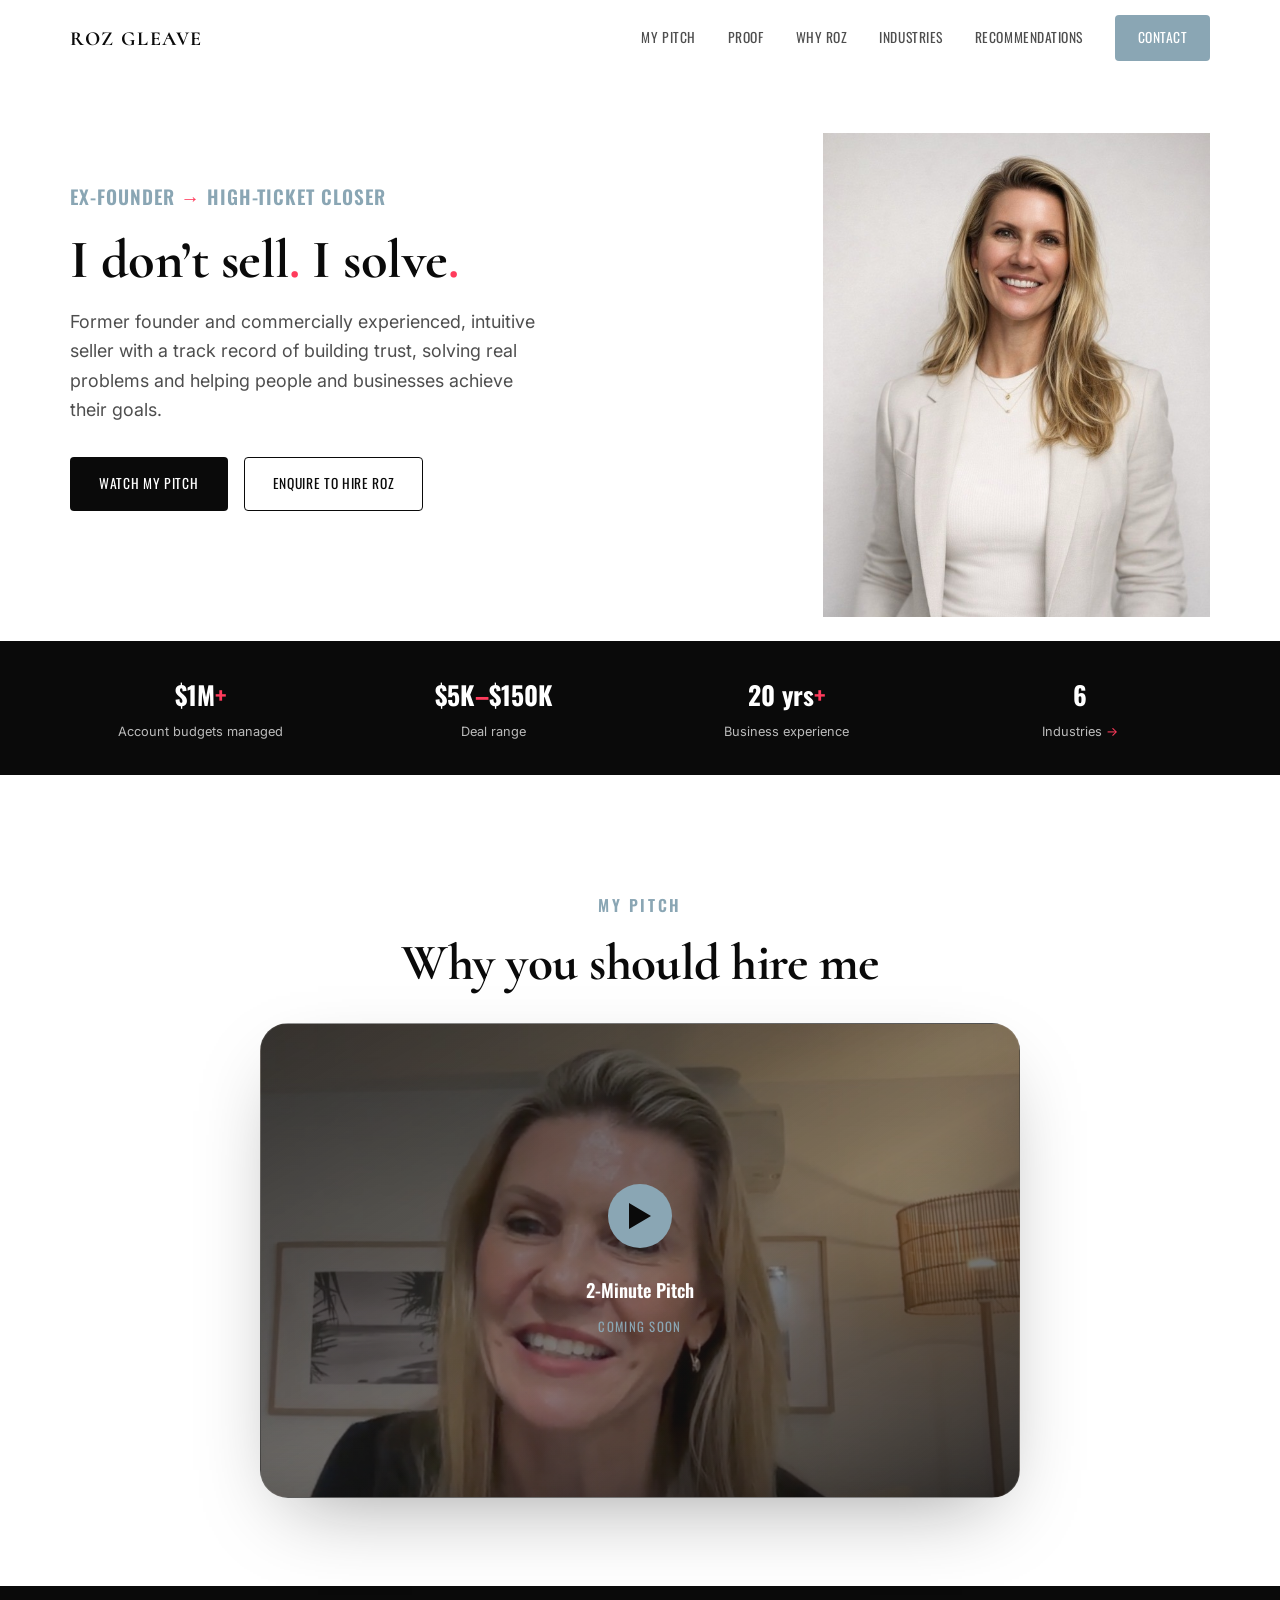
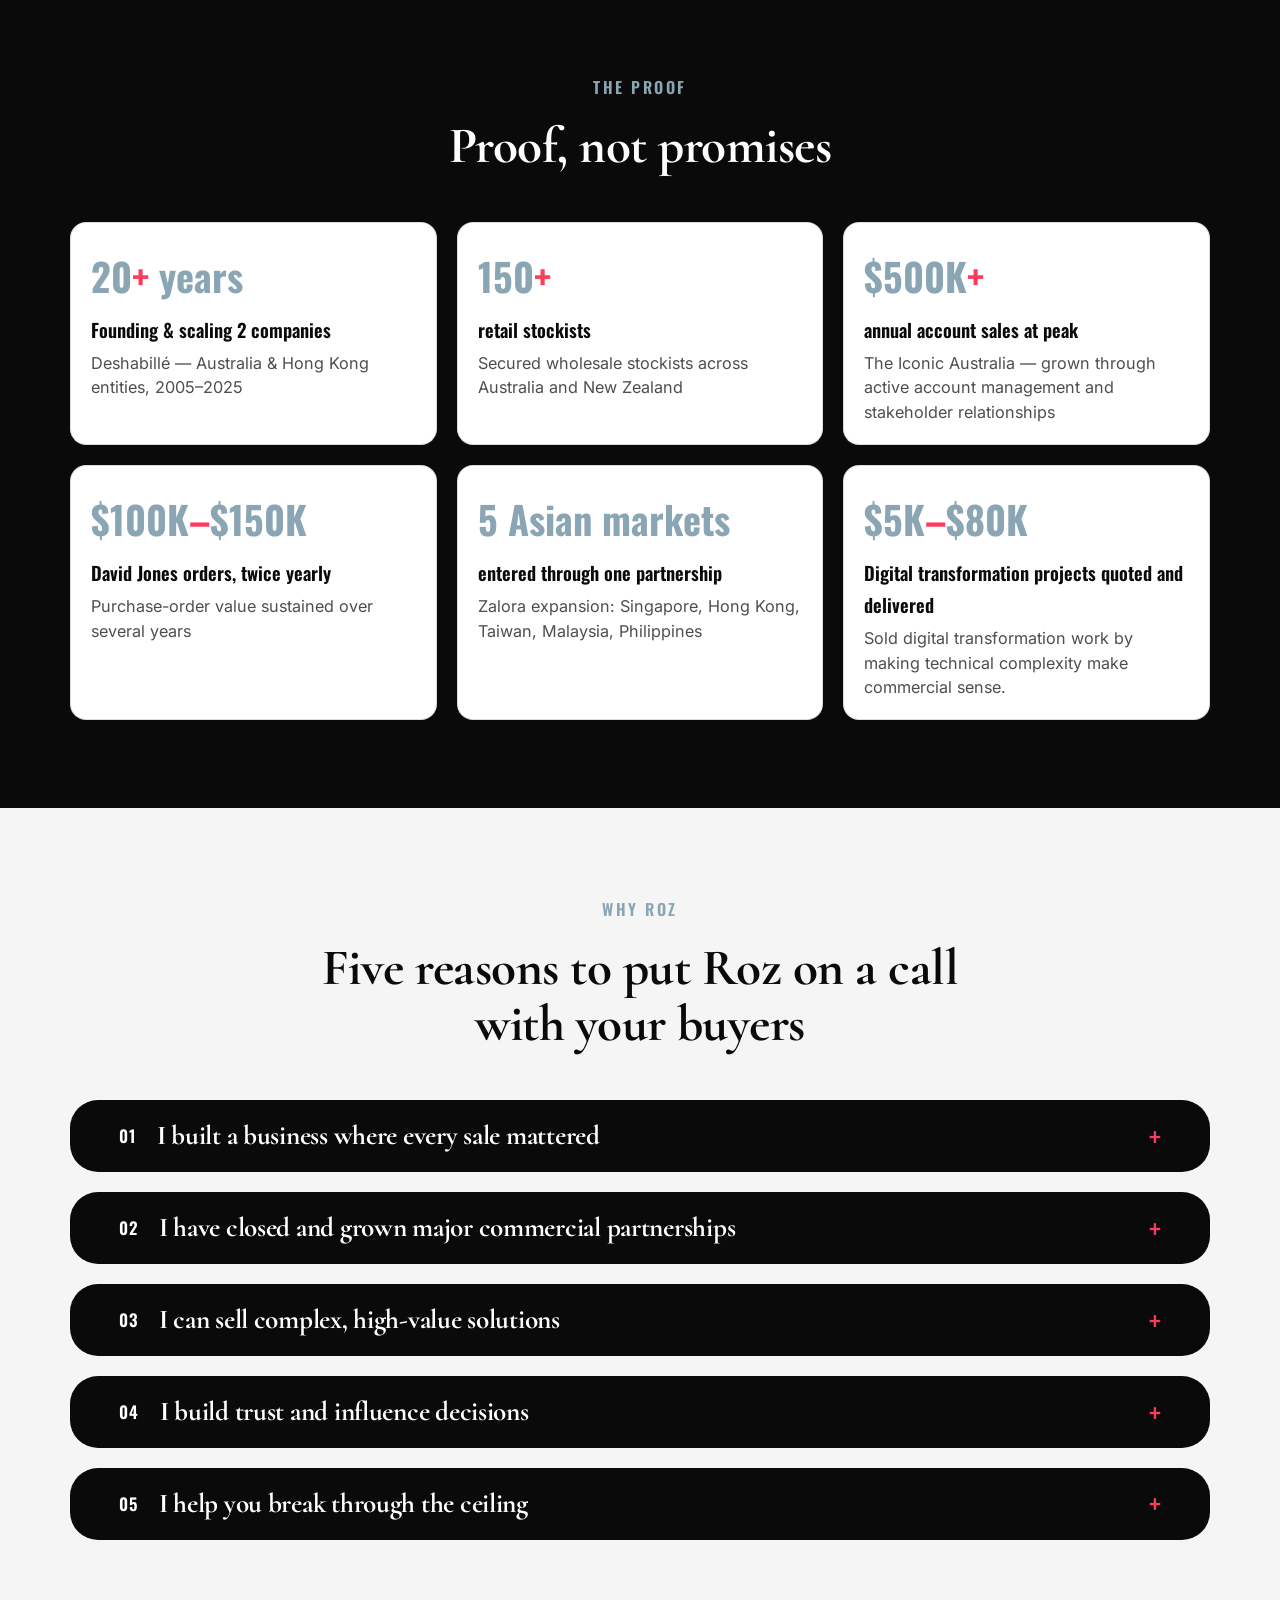
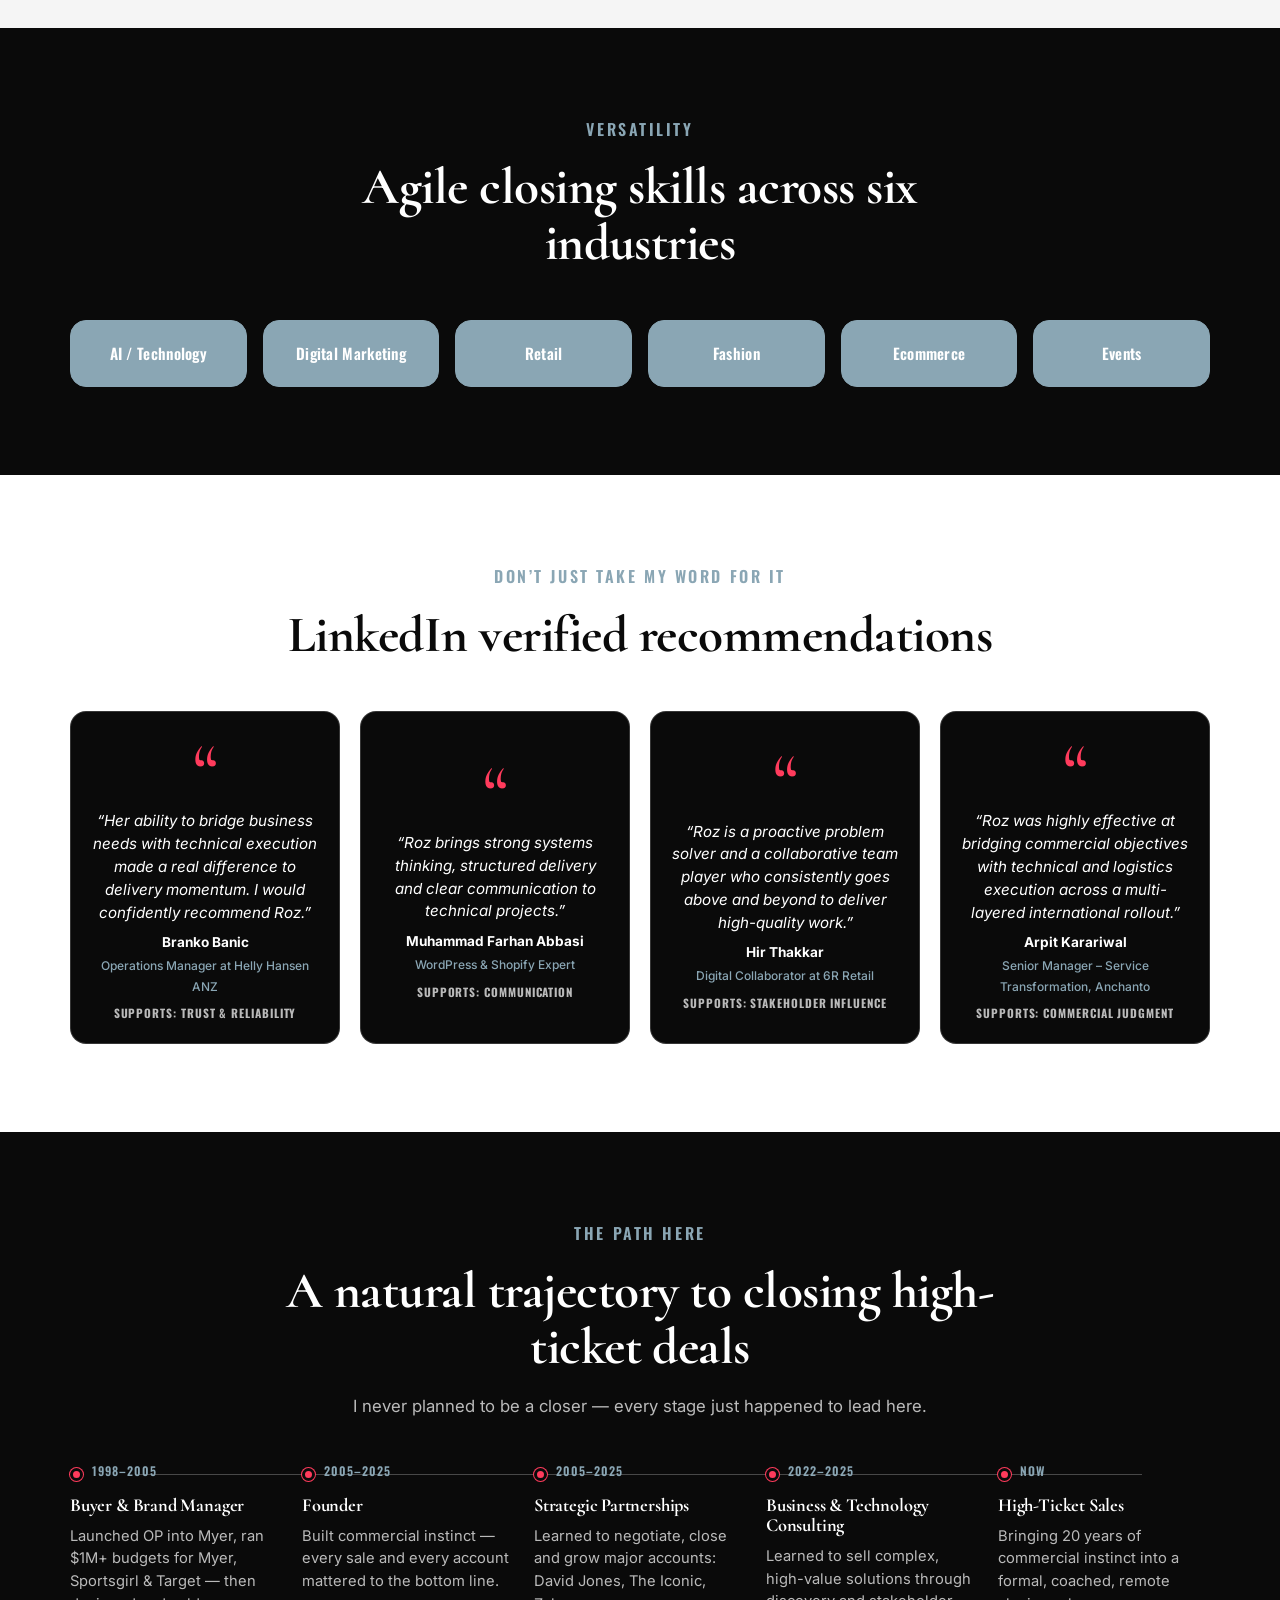
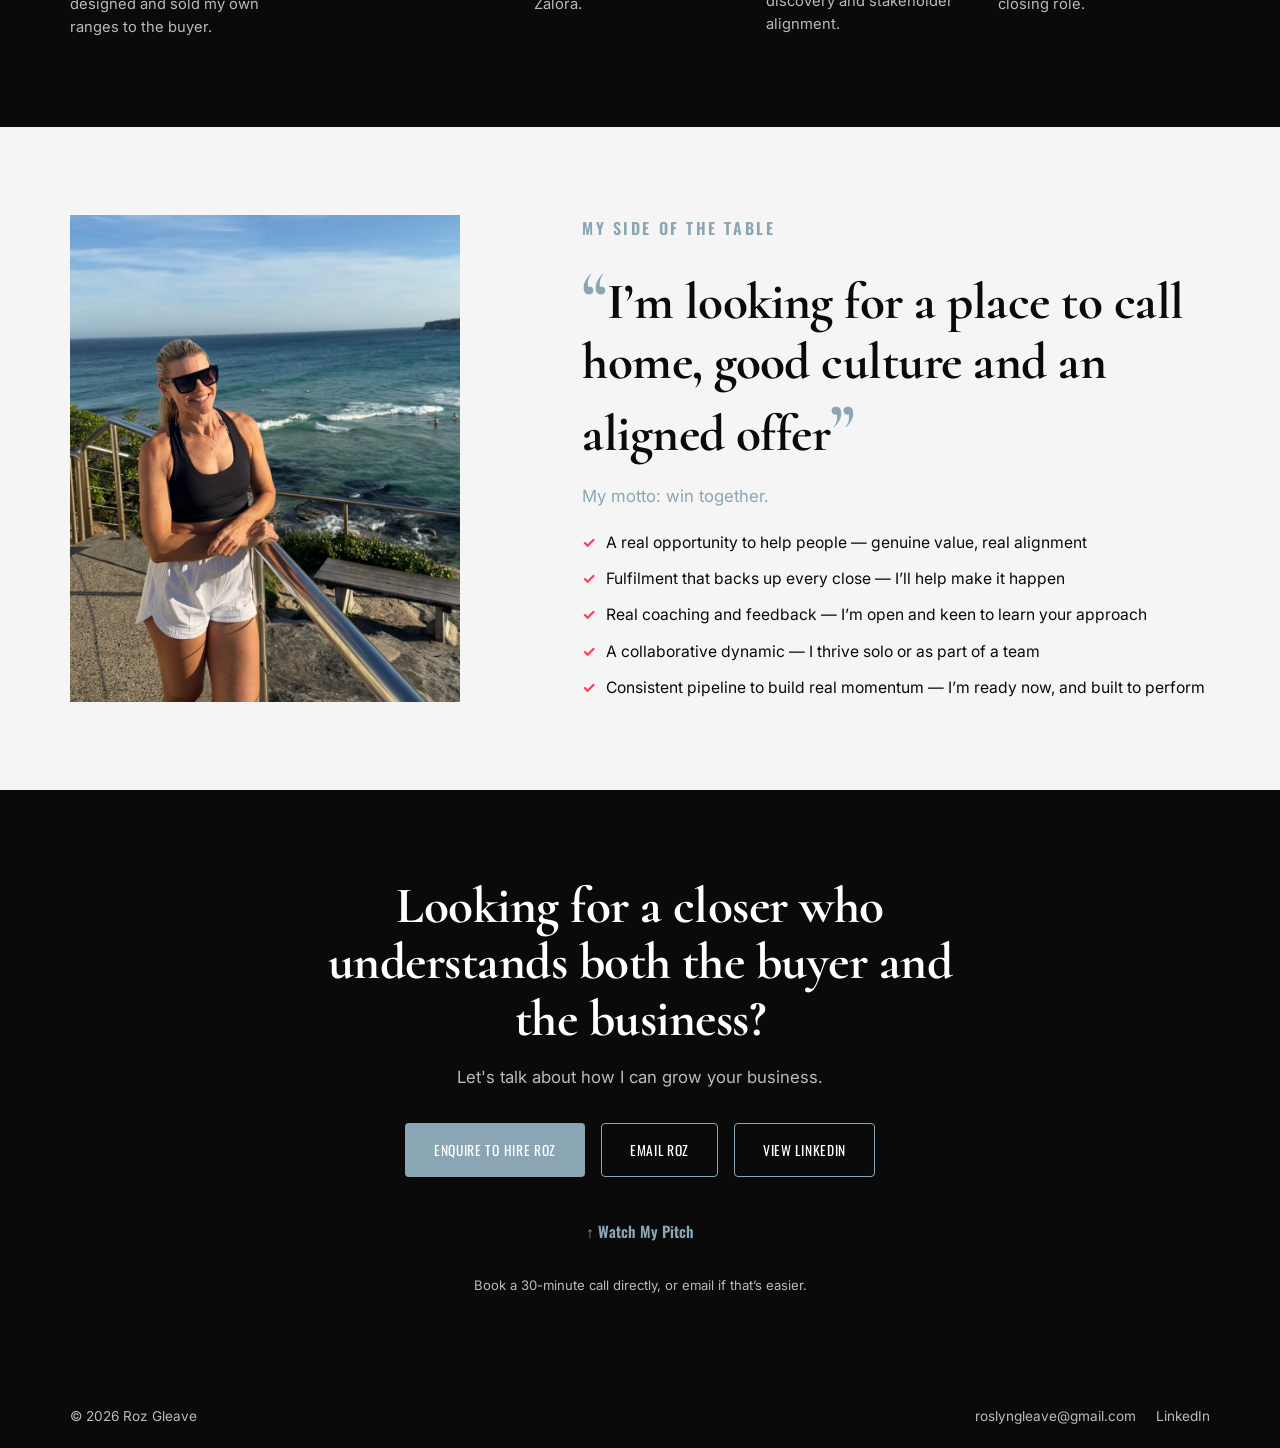
==== commit e5da8250: "Remove redundant 'Let's Talk' nav link, keep Contact button" ====
--- a/index.html
+++ b/index.html
@@ -73,7 +73,6 @@
           <a href="#why-roz">Why Roz</a>
           <a href="#industries">Industries</a>
           <a href="#recommendations">Recommendations</a>
-          <a href="#lets-talk">Let's Talk</a>
           <a href="#lets-talk" class="btn btn-primary nav__cta">Contact</a>
         </nav>
 
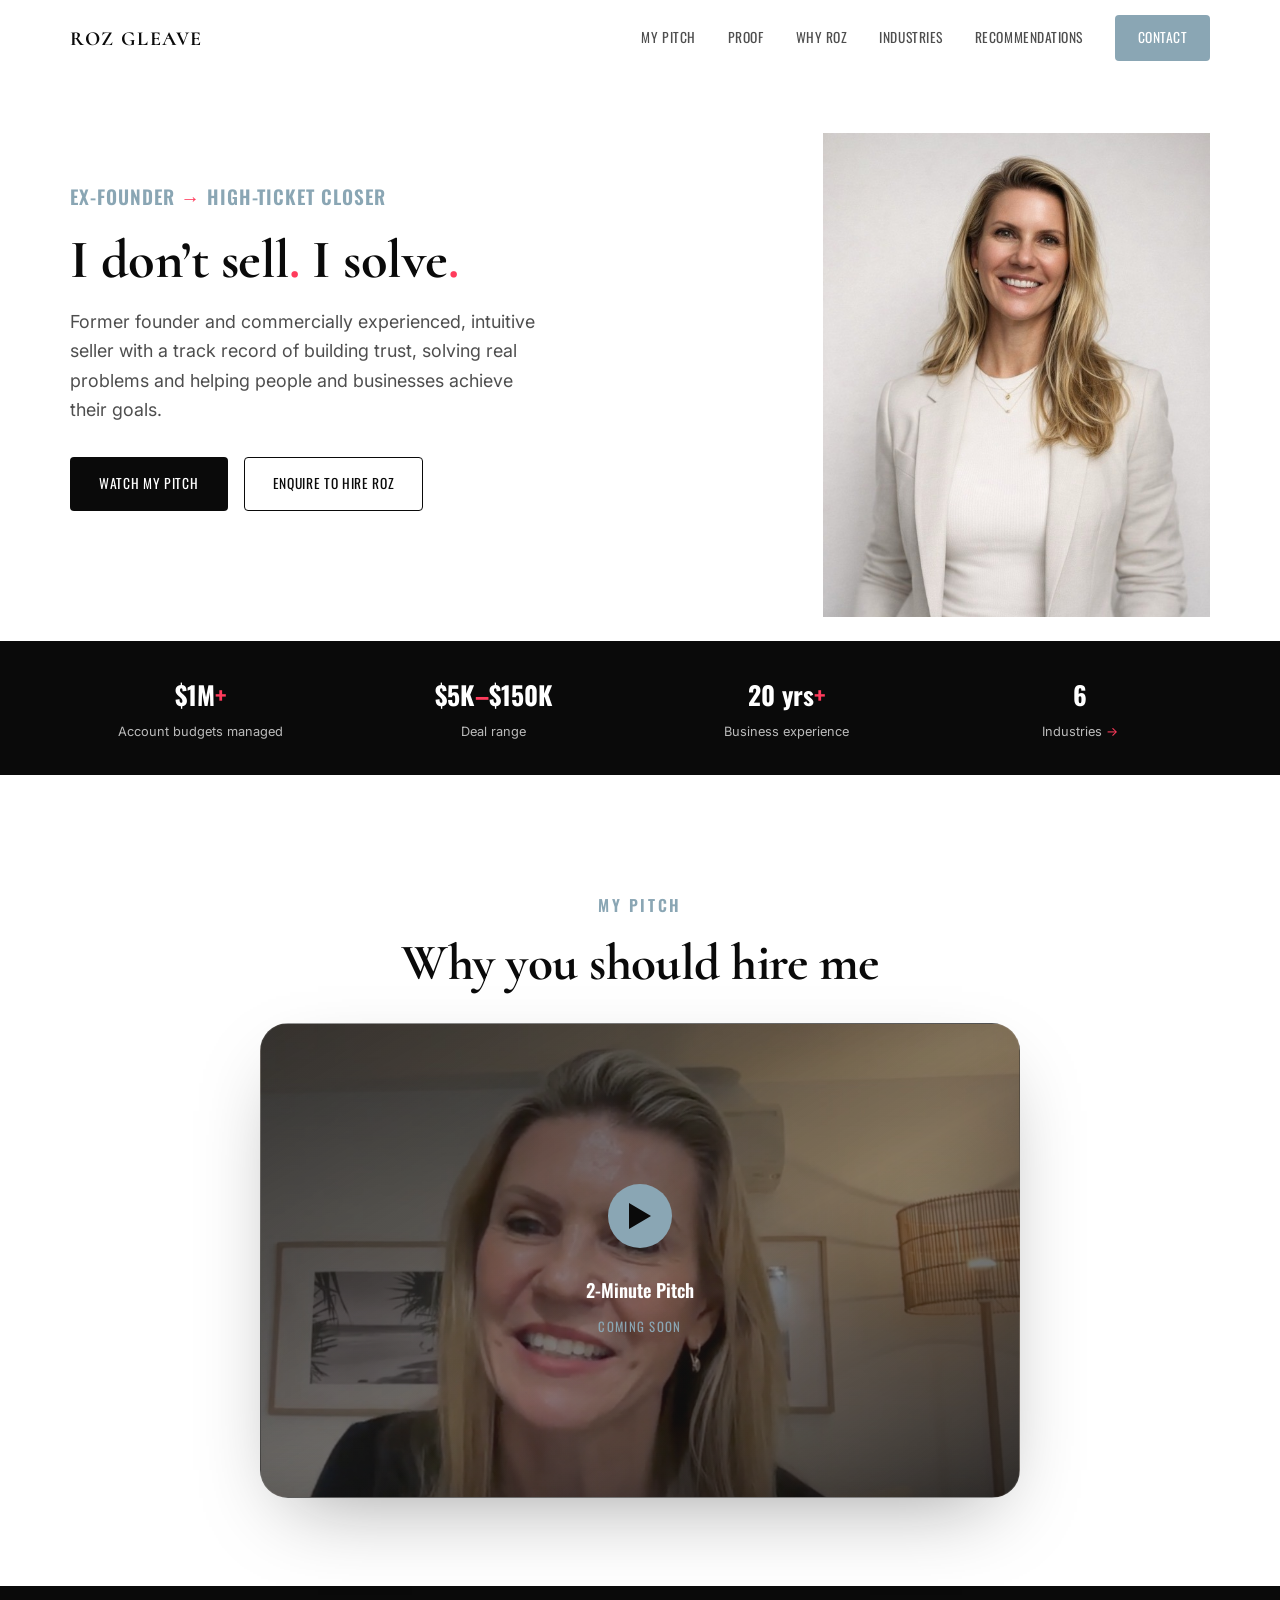
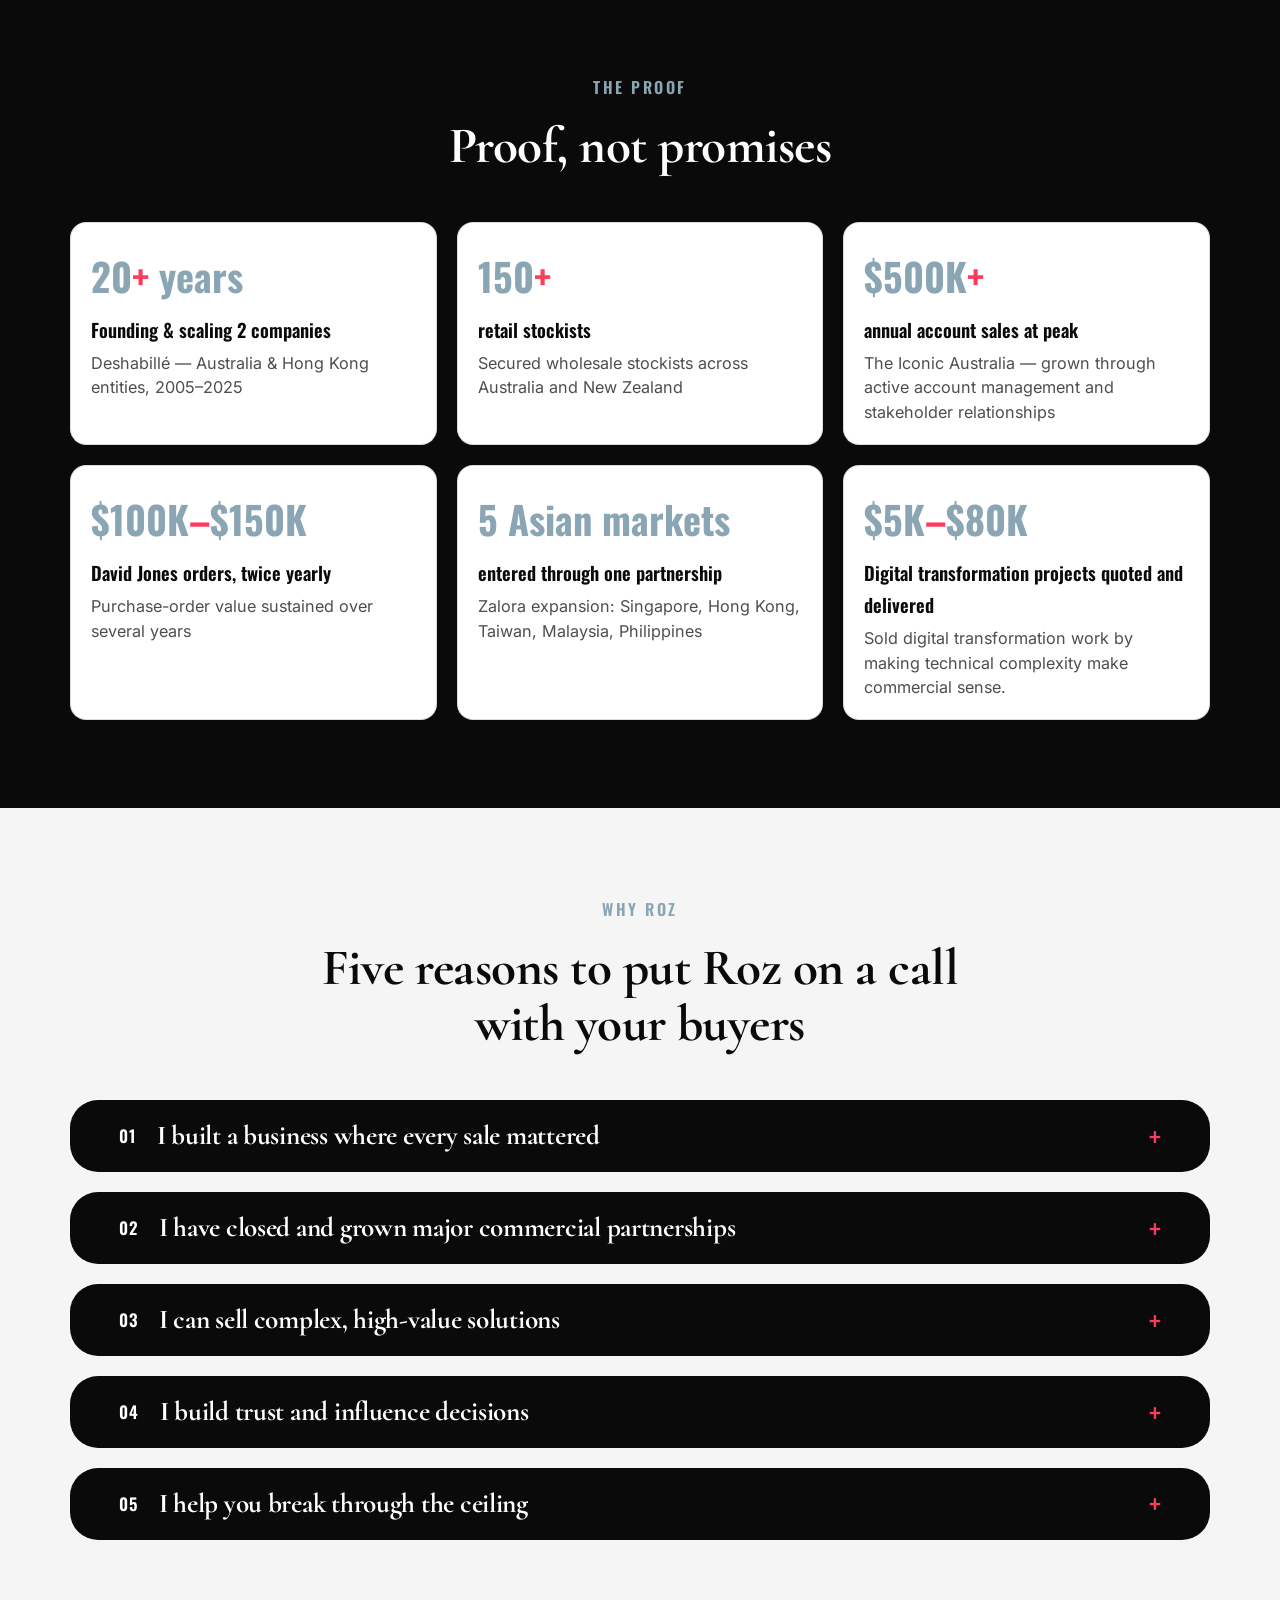
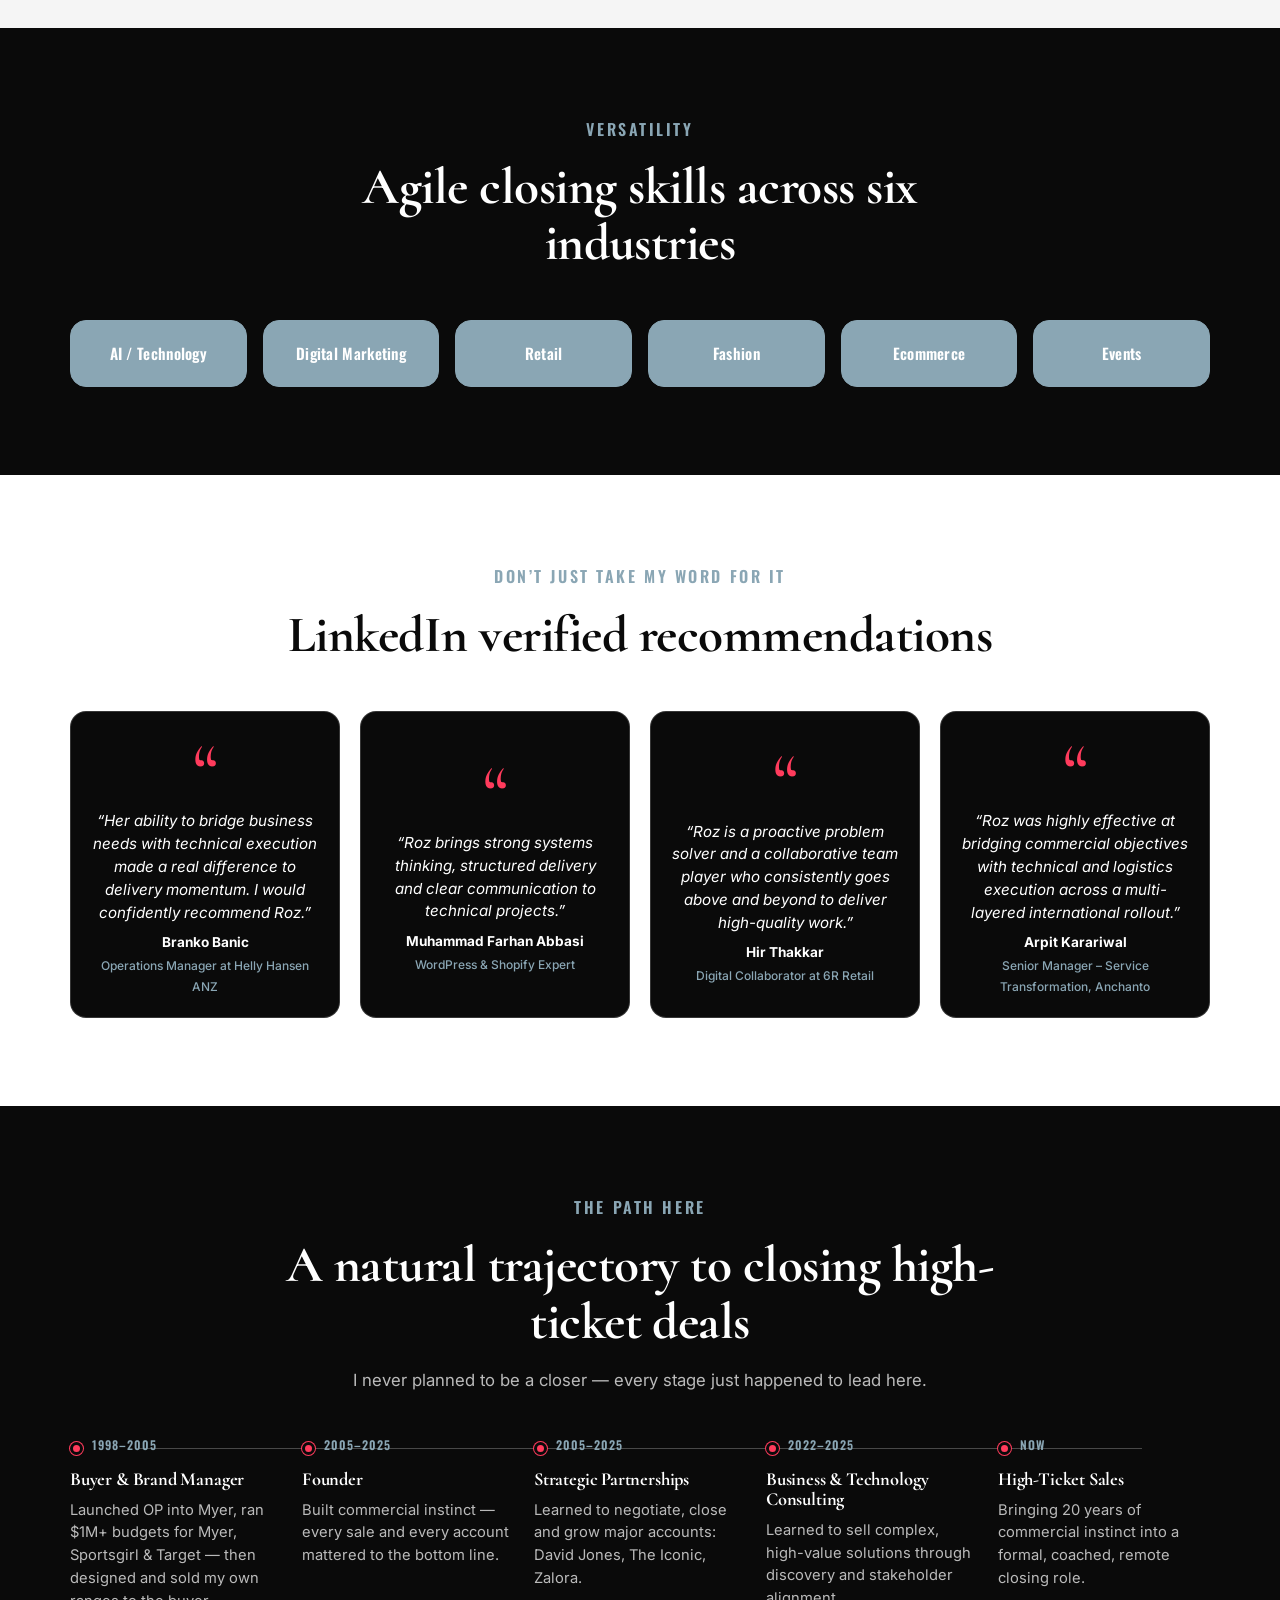
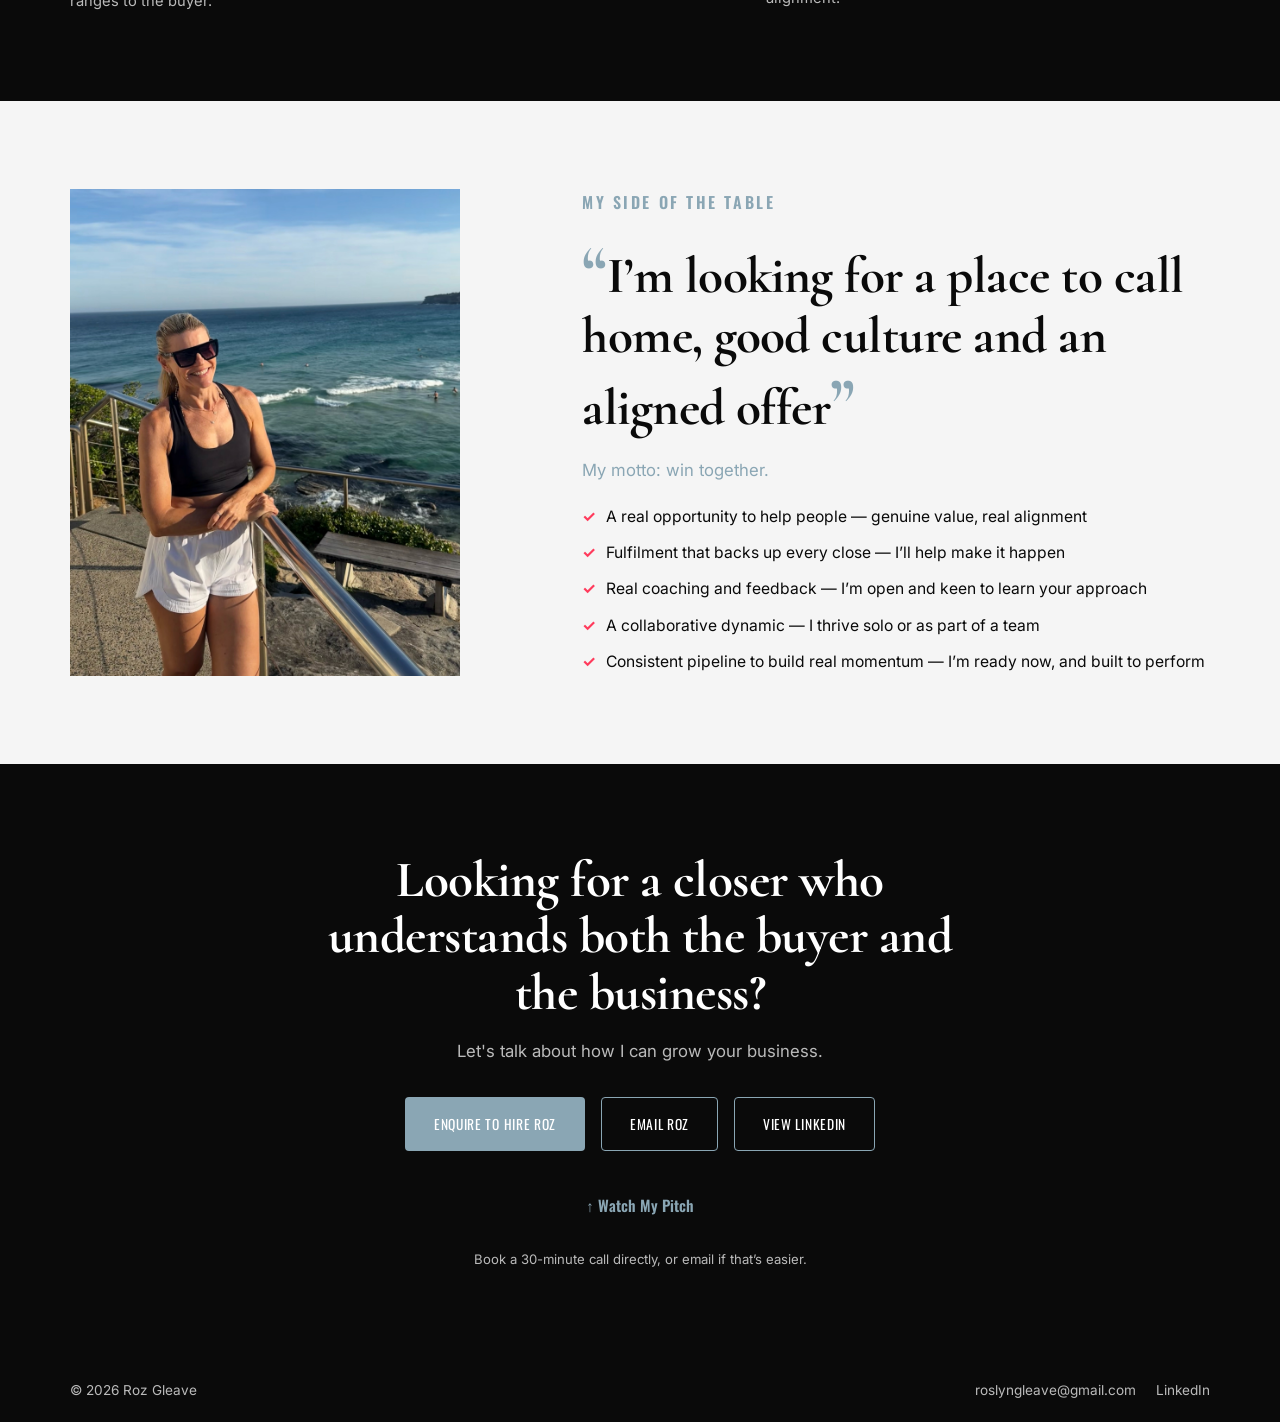
==== commit a7e14fdb: "Site audit fixes: broken favicon/OG image, leftover placeholder copy - Add favicon.svg and a proper " ====
--- a/index.html
+++ b/index.html
@@ -14,19 +14,19 @@
       content="Former founder and commercially experienced consultative seller with 20 years negotiating partnerships, growing accounts and selling complex business solutions."
     />
 
-    <!-- Open Graph — TODO: replace og:image with a hosted image once the site is deployed -->
+    <!-- Open Graph -->
     <meta property="og:type" content="website" />
     <meta property="og:title" content="Roz Gleave — High-Ticket Closer" />
     <meta
       property="og:description"
       content="Former founder and commercially experienced consultative seller with 20 years negotiating partnerships, growing accounts and selling complex business solutions."
     />
-    <meta property="og:image" content="og-placeholder.jpg" />
+    <meta property="og:image" content="images/og-image.jpg" />
 
     <!--
-      V2 design pass: black / white / dusty-blue / pop-pink-red palette,
-      Coterie + PP Gatwick headline/accent fonts. Content, structure and
-      section order are unchanged from index.html — see styles.css.
+      Palette: black / white / dusty-blue / pop-pink-red. Headline/accent
+      fonts (Cormorant, Oswald) are placeholders for the licensed Coterie
+      and PP Gatwick fonts — see styles.css for the full design system.
 
       FONT LICENSING — once Coterie and PP Gatwick (Pangram Pangram) are
       purchased, add their @font-face rules here (right below this comment)
@@ -469,25 +469,21 @@
               <span class="recs__quote-mark" aria-hidden="true">&ldquo;</span>
               <p class="recs__quote-text">&ldquo;Her ability to bridge business needs with technical execution made a real difference to delivery momentum. I would confidently recommend Roz.&rdquo;</p>
               <p class="recs__attribution"><span class="recs__attribution-name">Branko Banic</span><span class="recs__attribution-role">Operations Manager at Helly Hansen ANZ</span></p>
-              <span class="recs__trait">Supports: Trust &amp; reliability</span>
             </div>
             <div class="recs__card reveal" style="transition-delay: 70ms">
               <span class="recs__quote-mark" aria-hidden="true">&ldquo;</span>
               <p class="recs__quote-text">&ldquo;Roz brings strong systems thinking, structured delivery and clear communication to technical projects.&rdquo;</p>
               <p class="recs__attribution"><span class="recs__attribution-name">Muhammad Farhan Abbasi</span><span class="recs__attribution-role">WordPress &amp; Shopify Expert</span></p>
-              <span class="recs__trait">Supports: Communication</span>
             </div>
             <div class="recs__card reveal" style="transition-delay: 140ms">
               <span class="recs__quote-mark" aria-hidden="true">&ldquo;</span>
               <p class="recs__quote-text">&ldquo;Roz is a proactive problem solver and a collaborative team player who consistently goes above and beyond to deliver high-quality work.&rdquo;</p>
               <p class="recs__attribution"><span class="recs__attribution-name">Hir Thakkar</span><span class="recs__attribution-role">Digital Collaborator at 6R Retail</span></p>
-              <span class="recs__trait">Supports: Stakeholder influence</span>
             </div>
             <div class="recs__card reveal" style="transition-delay: 210ms">
               <span class="recs__quote-mark" aria-hidden="true">&ldquo;</span>
               <p class="recs__quote-text">&ldquo;Roz was highly effective at bridging commercial objectives with technical and logistics execution across a multi-layered international rollout.&rdquo;</p>
               <p class="recs__attribution"><span class="recs__attribution-name">Arpit Karariwal</span><span class="recs__attribution-role">Senior Manager &ndash; Service Transformation, Anchanto</span></p>
-              <span class="recs__trait">Supports: Commercial judgment</span>
             </div>
           </div>
         </div>
--- a/styles.css
+++ b/styles.css
@@ -698,13 +698,6 @@
   color: var(--pop);
 }
 
-.industry-chip--placeholder {
-  color: var(--dusty-blue);
-  border-style: dashed;
-  font-weight: 400;
-  font-style: italic;
-}
-
 /* Distinct "pop in" entrance for the industry chips — overrides the
    sitewide .reveal fade/slide with a scale-up + slight bounce, staggered
    per chip via the existing inline transition-delay values. */
@@ -1224,15 +1217,6 @@
   color: var(--dusty-blue);
 }
 
-.recs__trait {
-  font-family: var(--font-accent);
-  font-size: 0.72rem;
-  font-weight: 700;
-  letter-spacing: 0.08em;
-  text-transform: uppercase;
-  color: var(--on-dark-soft);
-}
-
 @media (max-width: 900px) {
   .recs__grid {
     grid-template-columns: repeat(2, 1fr);
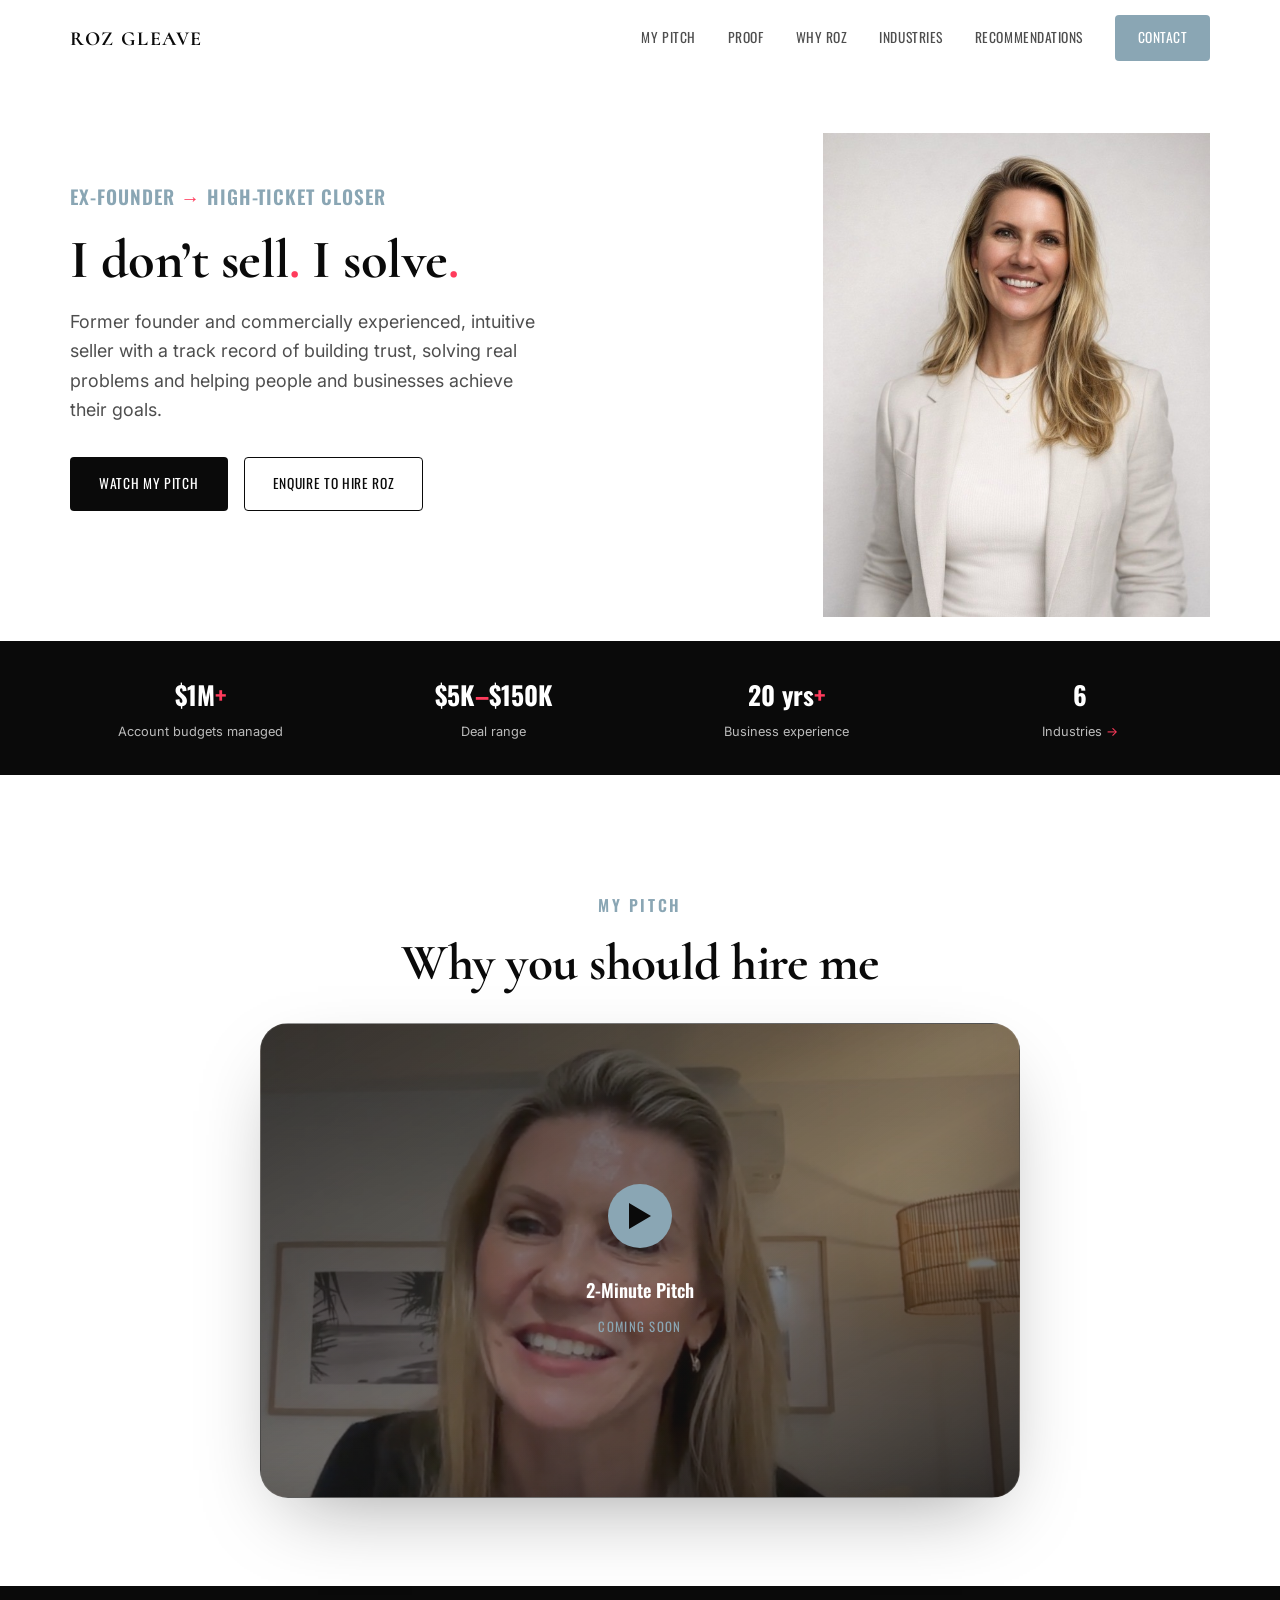
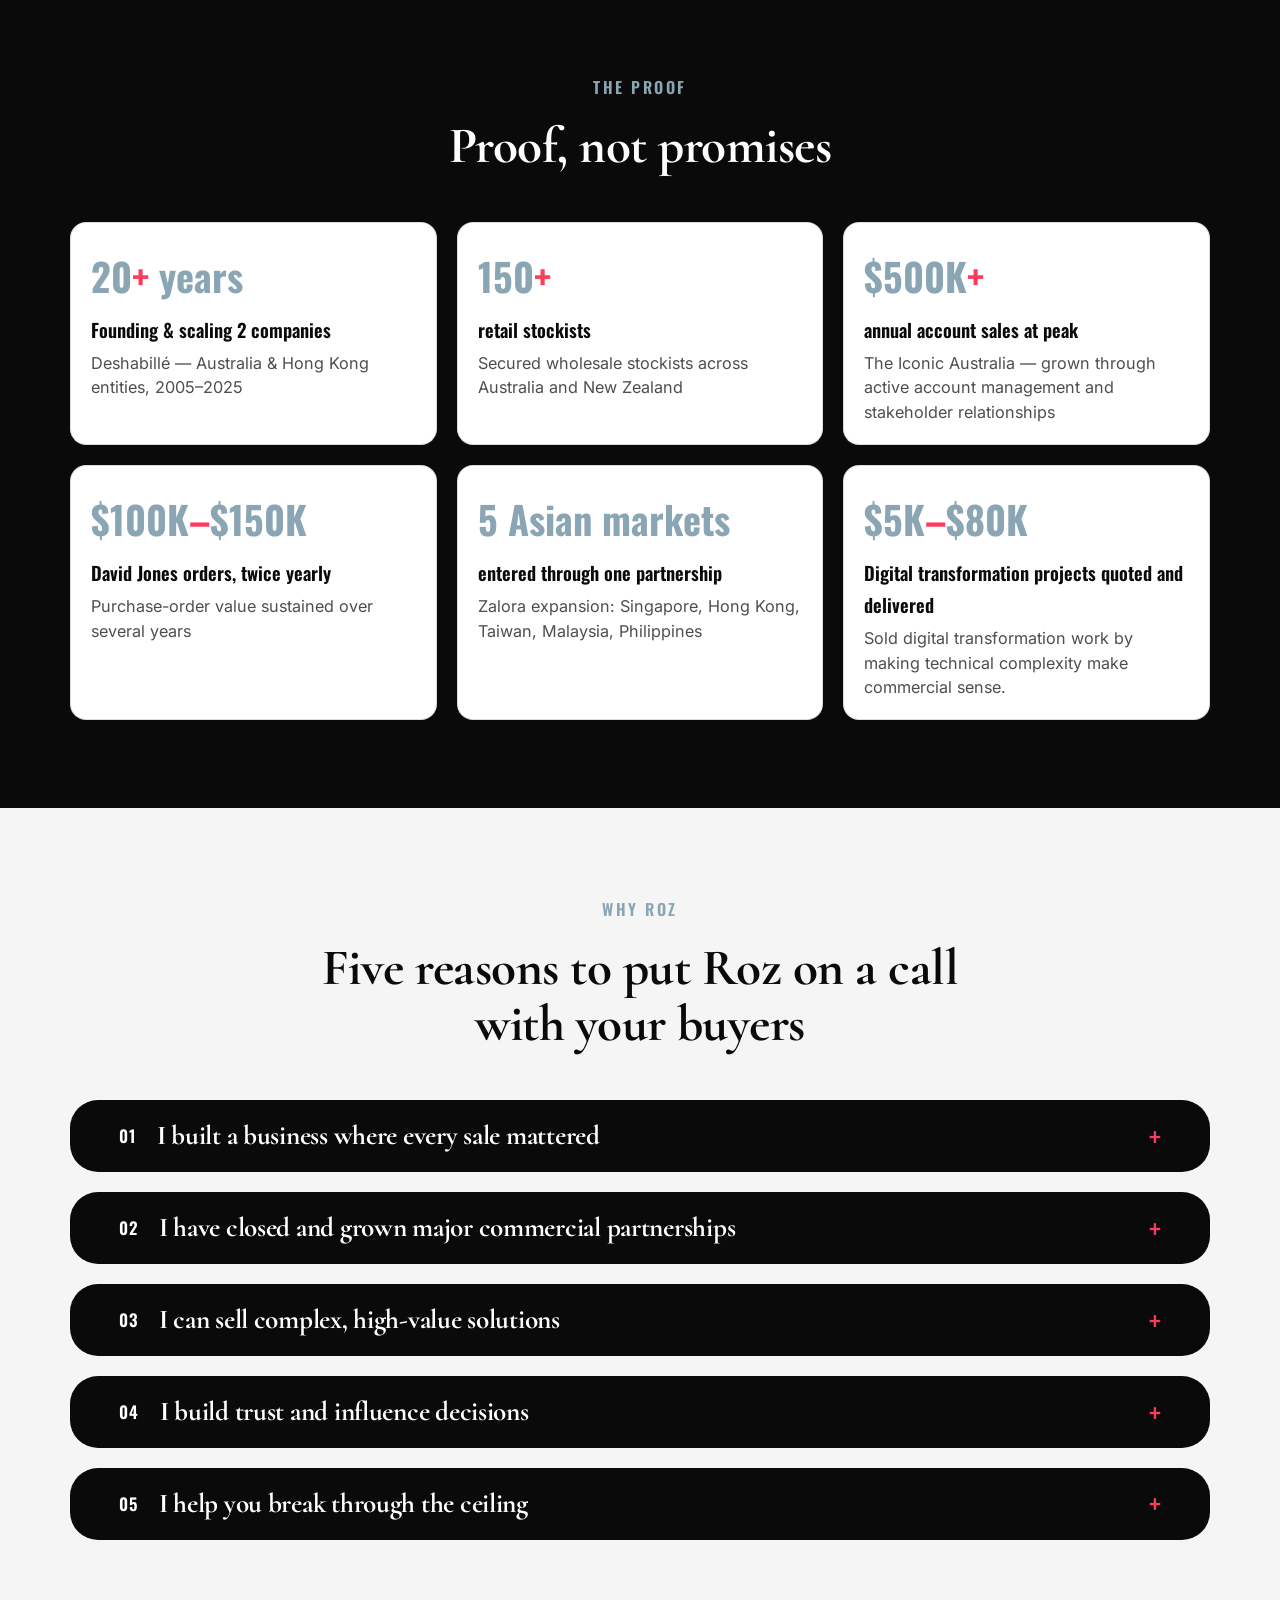
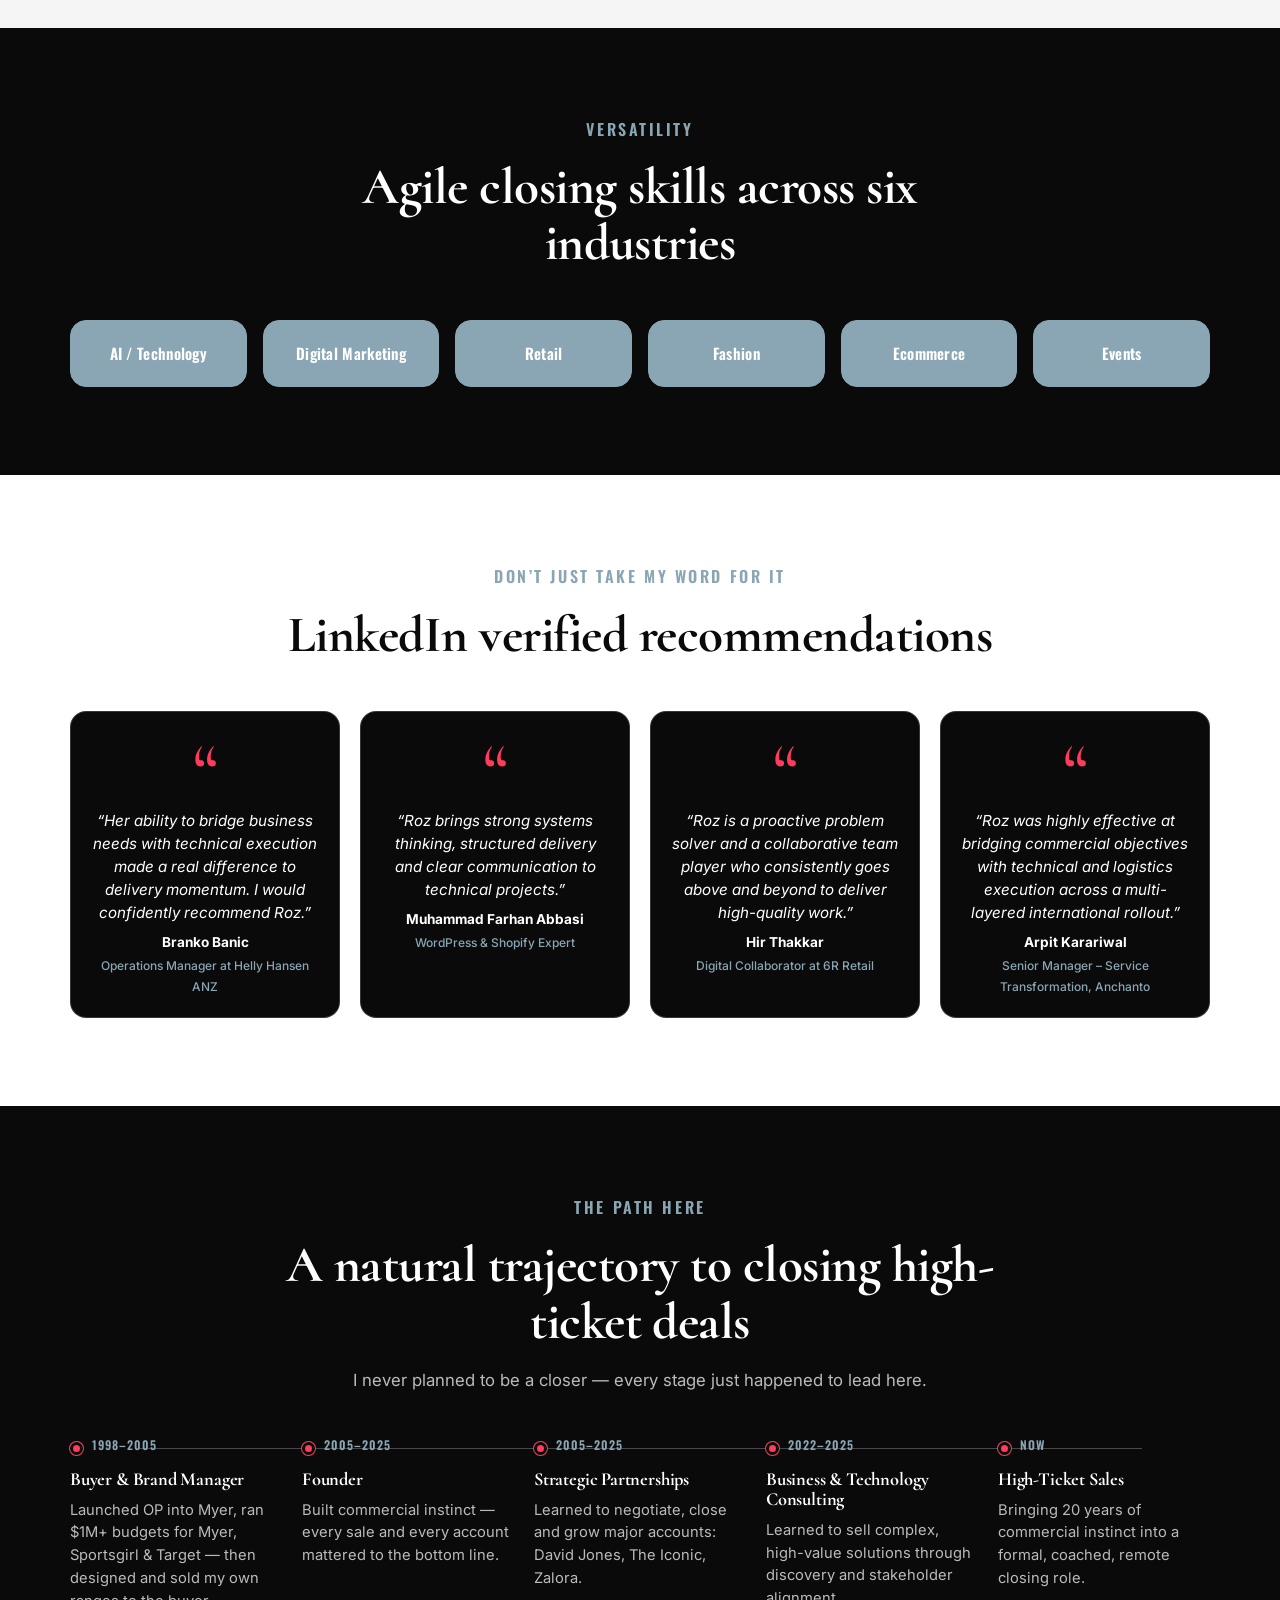
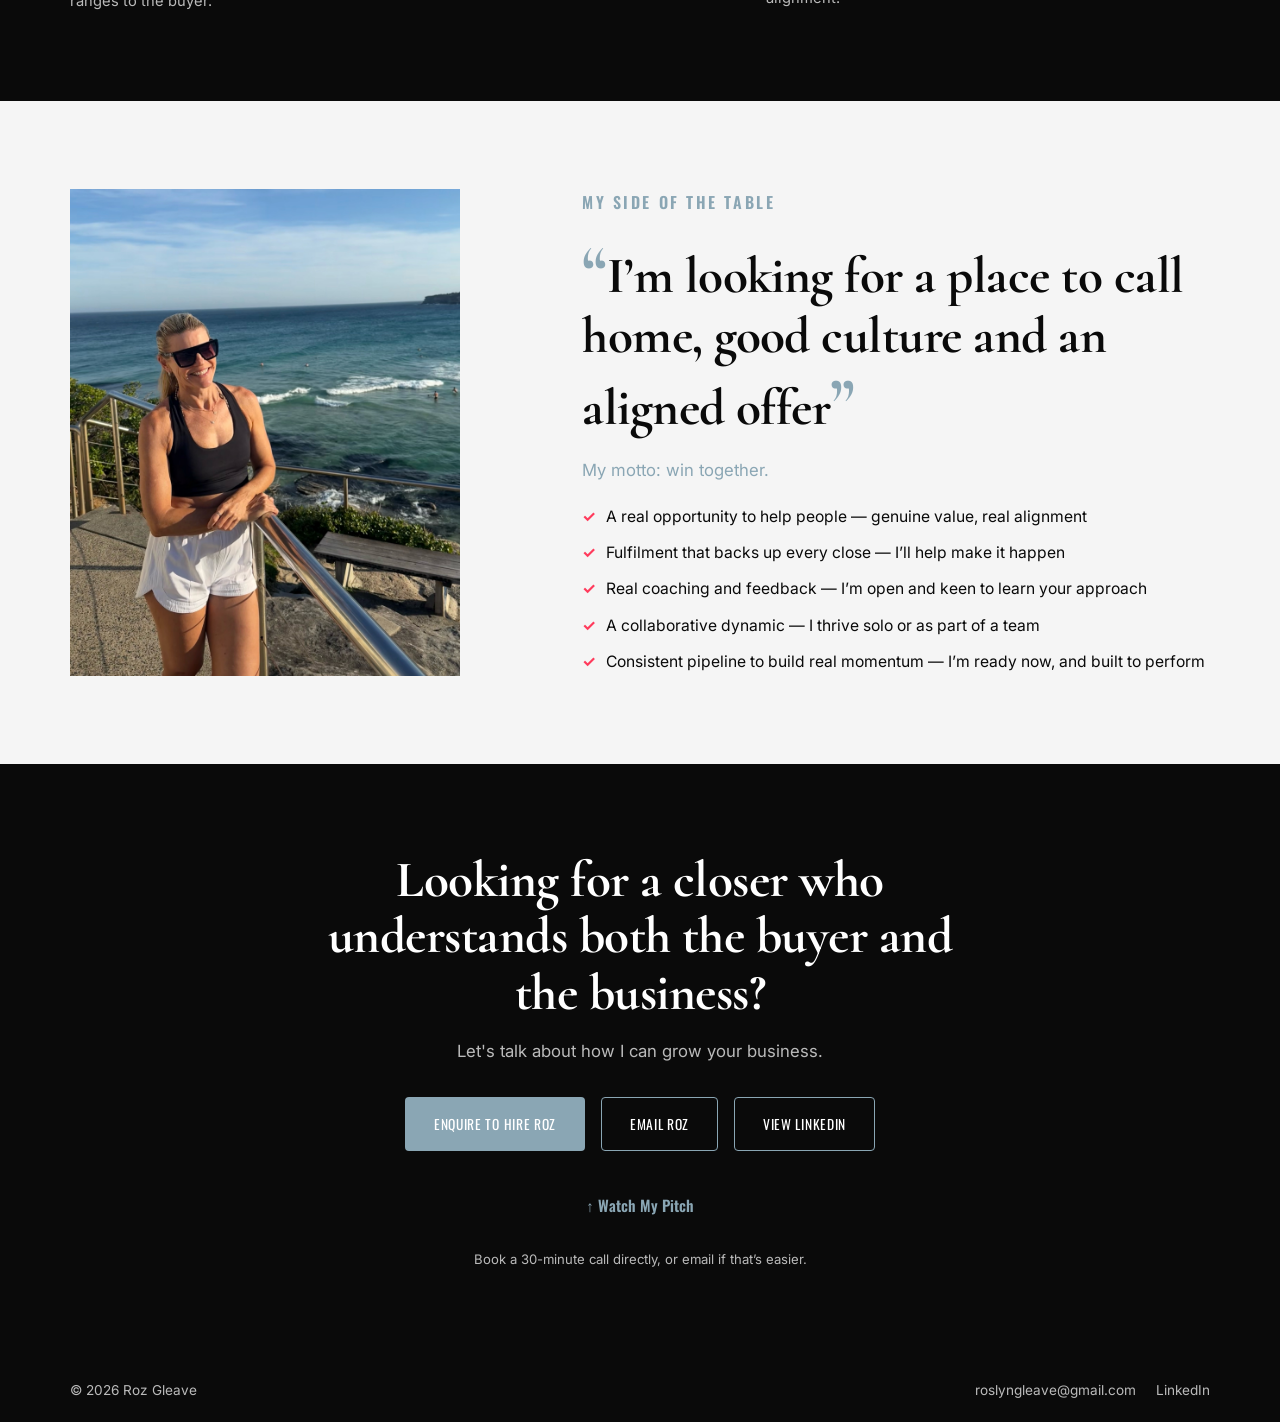
==== commit f529392c: "Remove repetitive 'personally' from Reason 2 bullets, keep in opening line" ====
--- a/index.html
+++ b/index.html
@@ -288,9 +288,9 @@
                     them.
                   </p>
                   <ul class="reason__evidence">
-                    <li>Personally negotiated the David Jones wholesale partnership — orders of $100K–$150K, twice a year, sustained over several years</li>
-                    <li>Personally negotiated The Iconic marketplace partnership, growing the account to more than $500K in annual sales at its peak</li>
-                    <li>Personally negotiated the Zalora Asia expansion, opening Hong Kong, Taiwan, the Philippines, Malaysia and Singapore</li>
+                    <li>Negotiated the David Jones wholesale partnership — orders of $100K–$150K, twice a year, sustained over several years</li>
+                    <li>Negotiated The Iconic marketplace partnership, growing the account to more than $500K in annual sales at its peak</li>
+                    <li>Negotiated the Zalora Asia expansion, opening Hong Kong, Taiwan, the Philippines, Malaysia and Singapore</li>
                     <li>Grew the wholesale footprint to 150+ retail stockists nationally</li>
                   </ul>
                   <div class="reason__matters">
--- a/styles.css
+++ b/styles.css
@@ -447,6 +447,8 @@
   .nav__links {
     position: fixed;
     inset: 76px 0 auto 0;
+    width: 100%;
+    box-sizing: border-box;
     flex-direction: column;
     align-items: stretch;
     gap: 0;
@@ -611,27 +613,40 @@
 }
 
 @media (max-width: 860px) {
+  .hero {
+    padding-top: 0;
+  }
+
   .hero__grid {
     grid-template-columns: 1fr;
     text-align: center;
   }
 
+  .hero__tagline {
+    margin-bottom: 0.4rem;
+  }
+
   .hero__headline {
     max-width: none;
+    font-size: 2.2rem;
+    margin-bottom: 0.5rem;
   }
 
   .hero__sub {
     margin-inline: auto;
+    font-size: calc(0.95rem - 1pt);
   }
 
   .hero__ctas {
     justify-content: center;
-  }
-
-  .hero__portrait-wrap {
-    max-width: 320px;
+    margin-top: var(--space-xs);
+  }
+
+  .hero__visual {
+    max-width: 300px;
     margin-inline: auto;
-    margin-top: var(--space-lg);
+    margin-top: calc(0.25rem - 2mm);
+    transform: none;
   }
 
   .hero__stats {
@@ -648,27 +663,6 @@
   max-width: 760px;
   margin-inline: auto;
   scroll-margin-top: 96px;
-}
-
-@media (max-width: 900px) {
-  .hero__grid {
-    grid-template-columns: 1fr;
-  }
-
-  .hero__visual {
-    order: -1;
-    max-width: 340px;
-    margin-inline: auto;
-  }
-
-  .hero__copy {
-    text-align: left;
-  }
-
-  .hero__sub,
-  .hero__credibility {
-    max-width: none;
-  }
 }
 
 /* =============================================================================
@@ -1177,7 +1171,7 @@
   padding: var(--space-sm);
   display: flex;
   flex-direction: column;
-  justify-content: center;
+  justify-content: flex-start;
   gap: 0.4rem;
   text-align: center;
 }
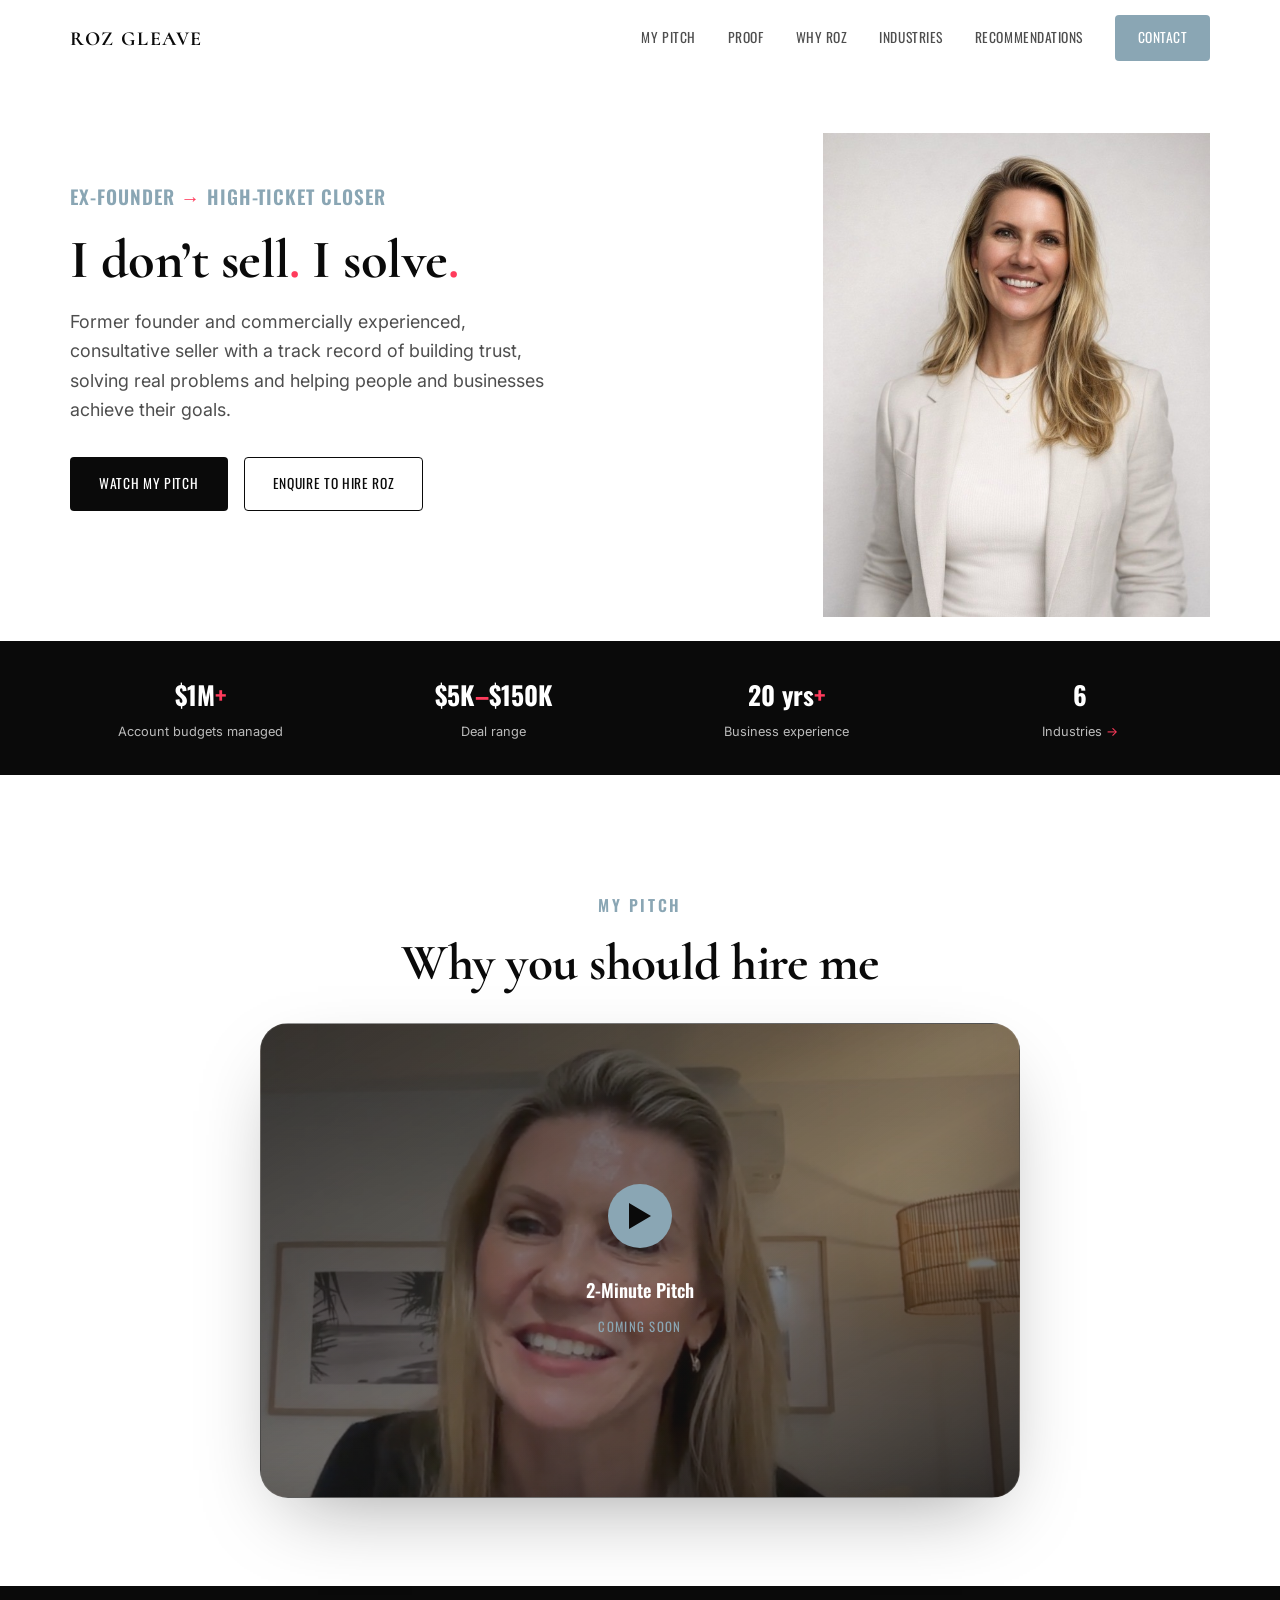
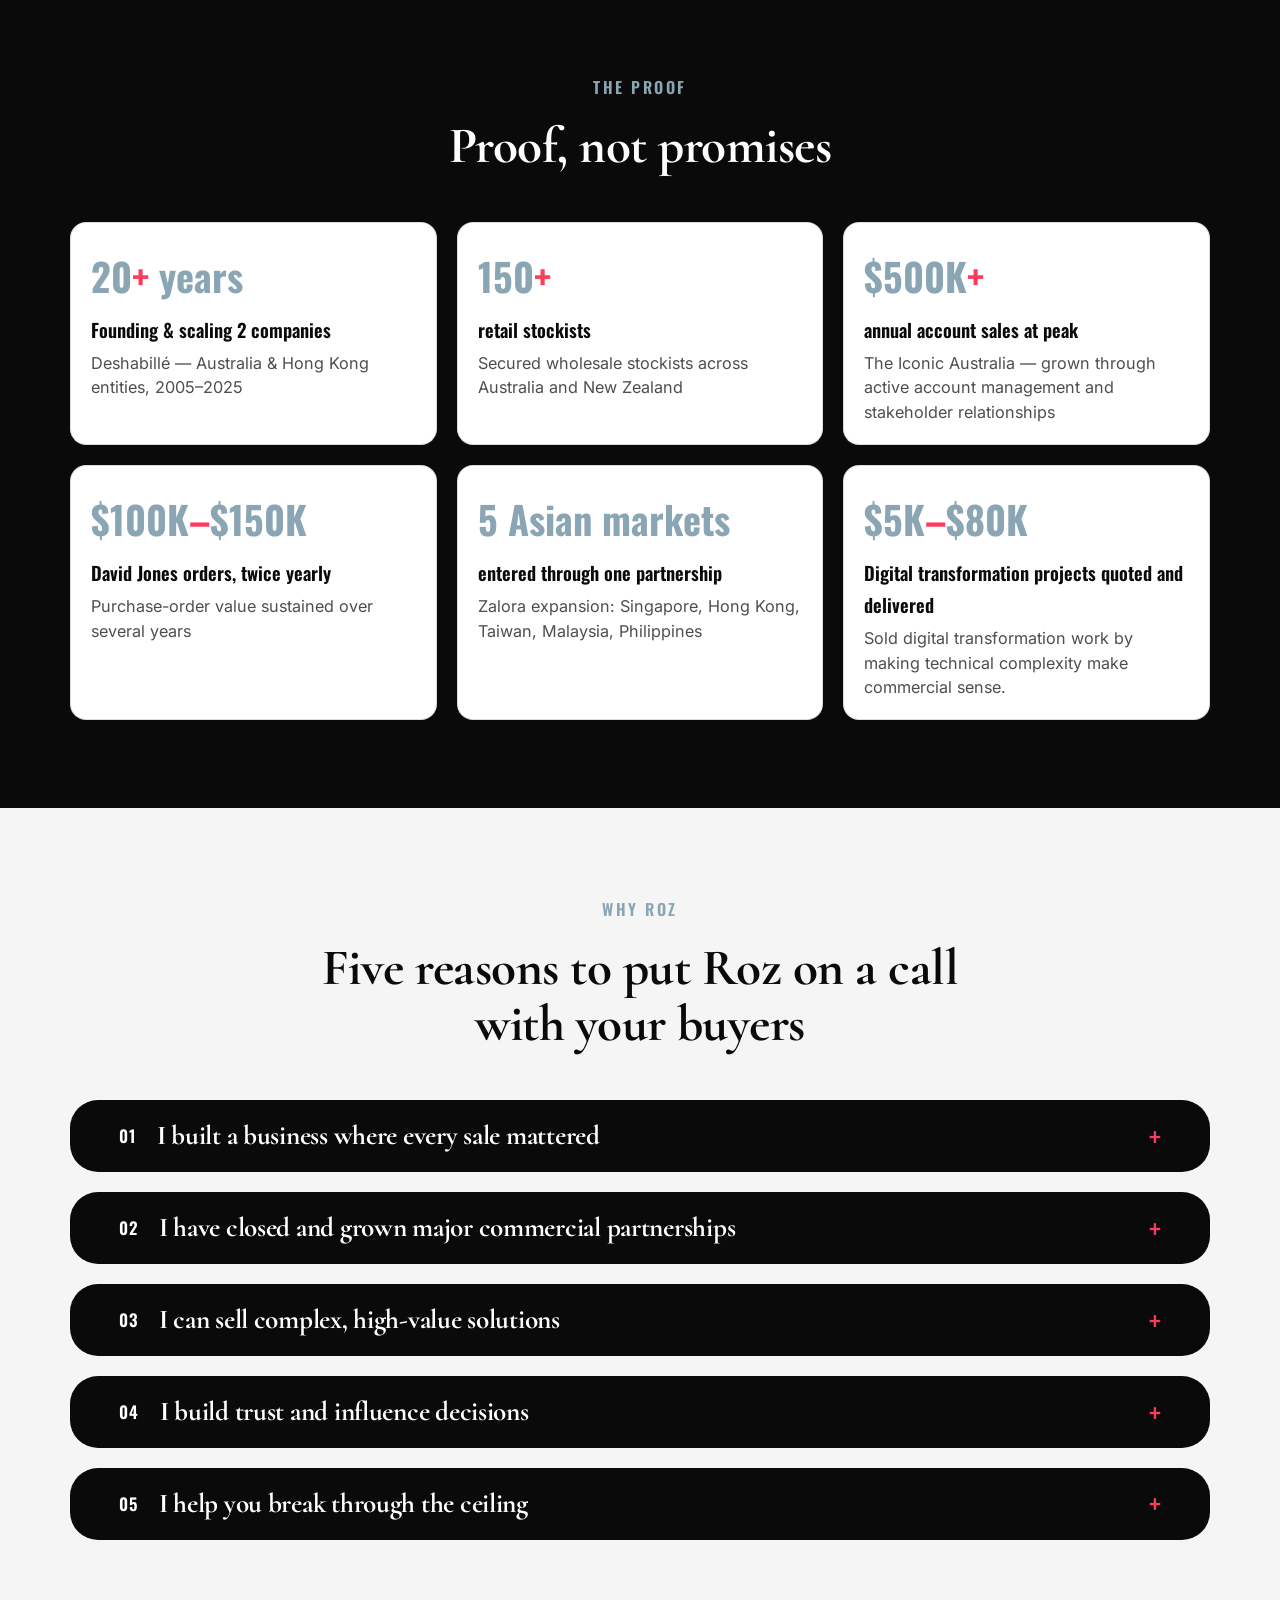
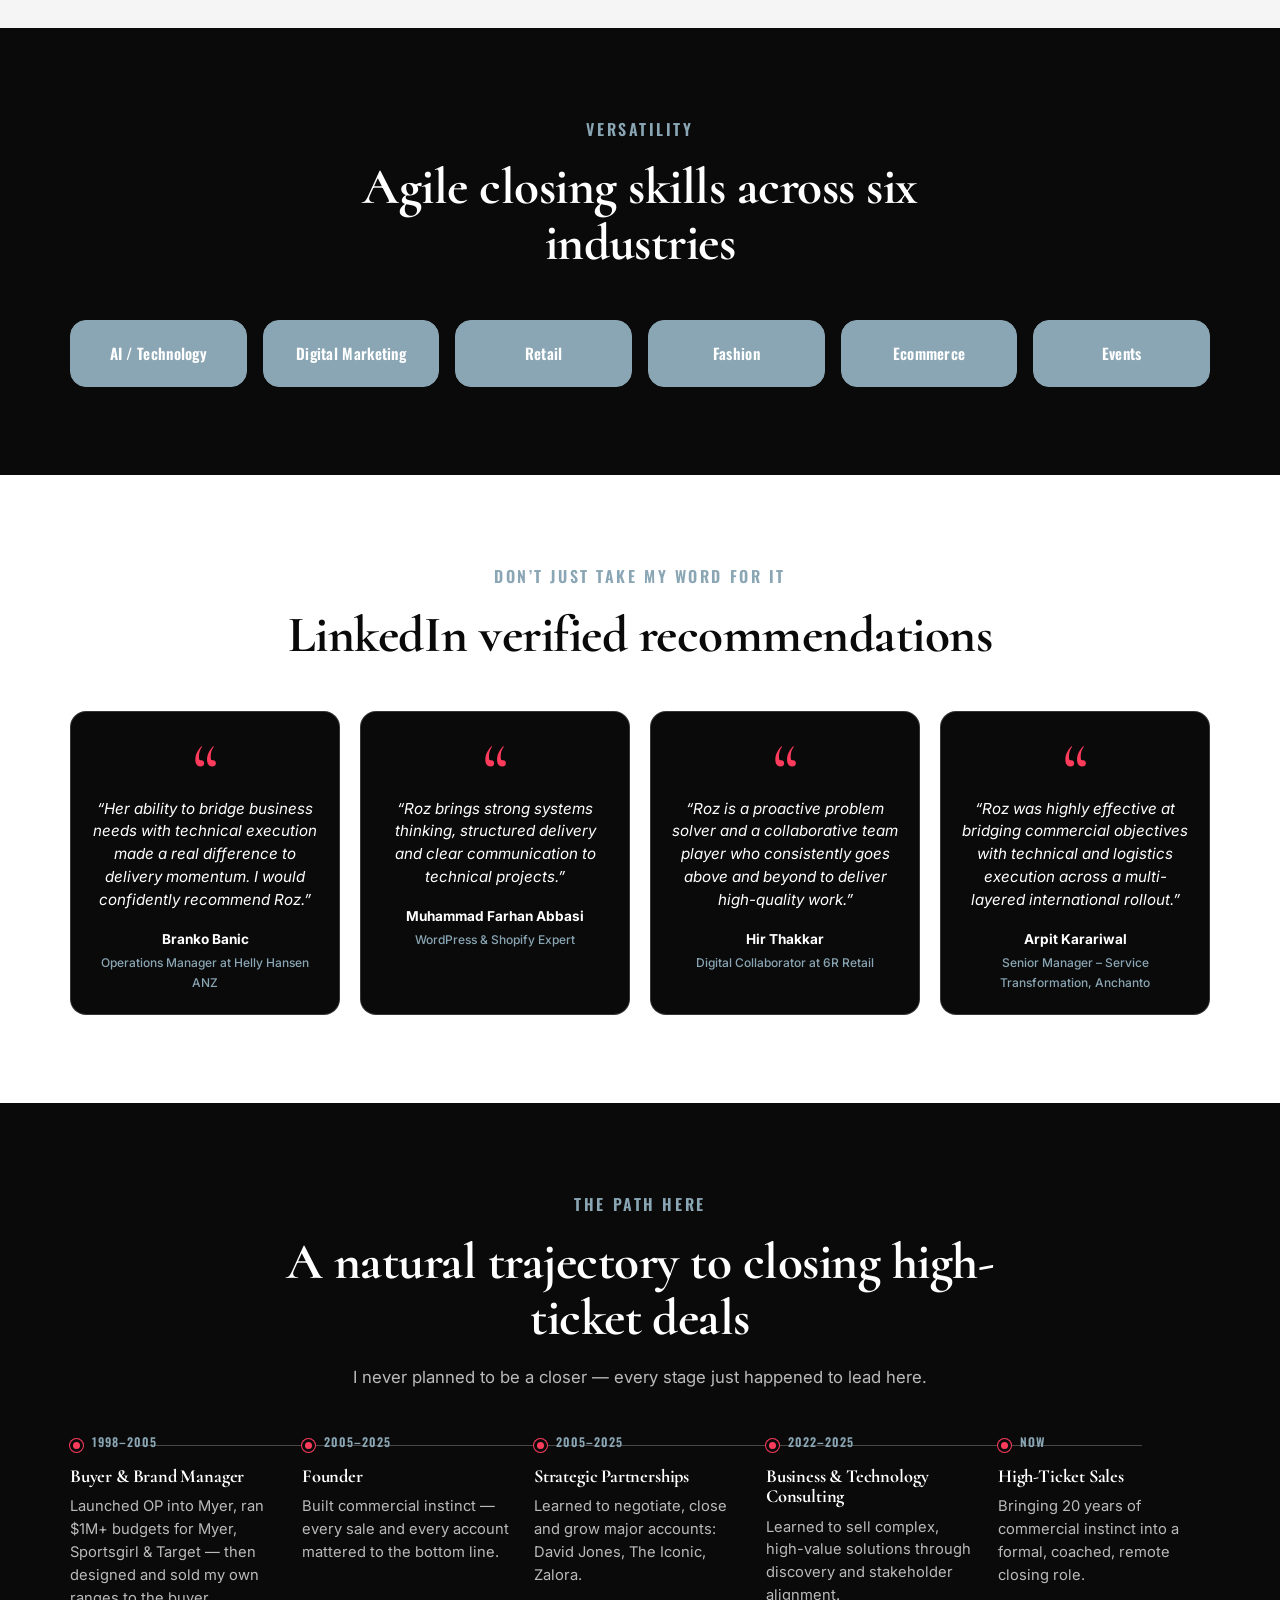
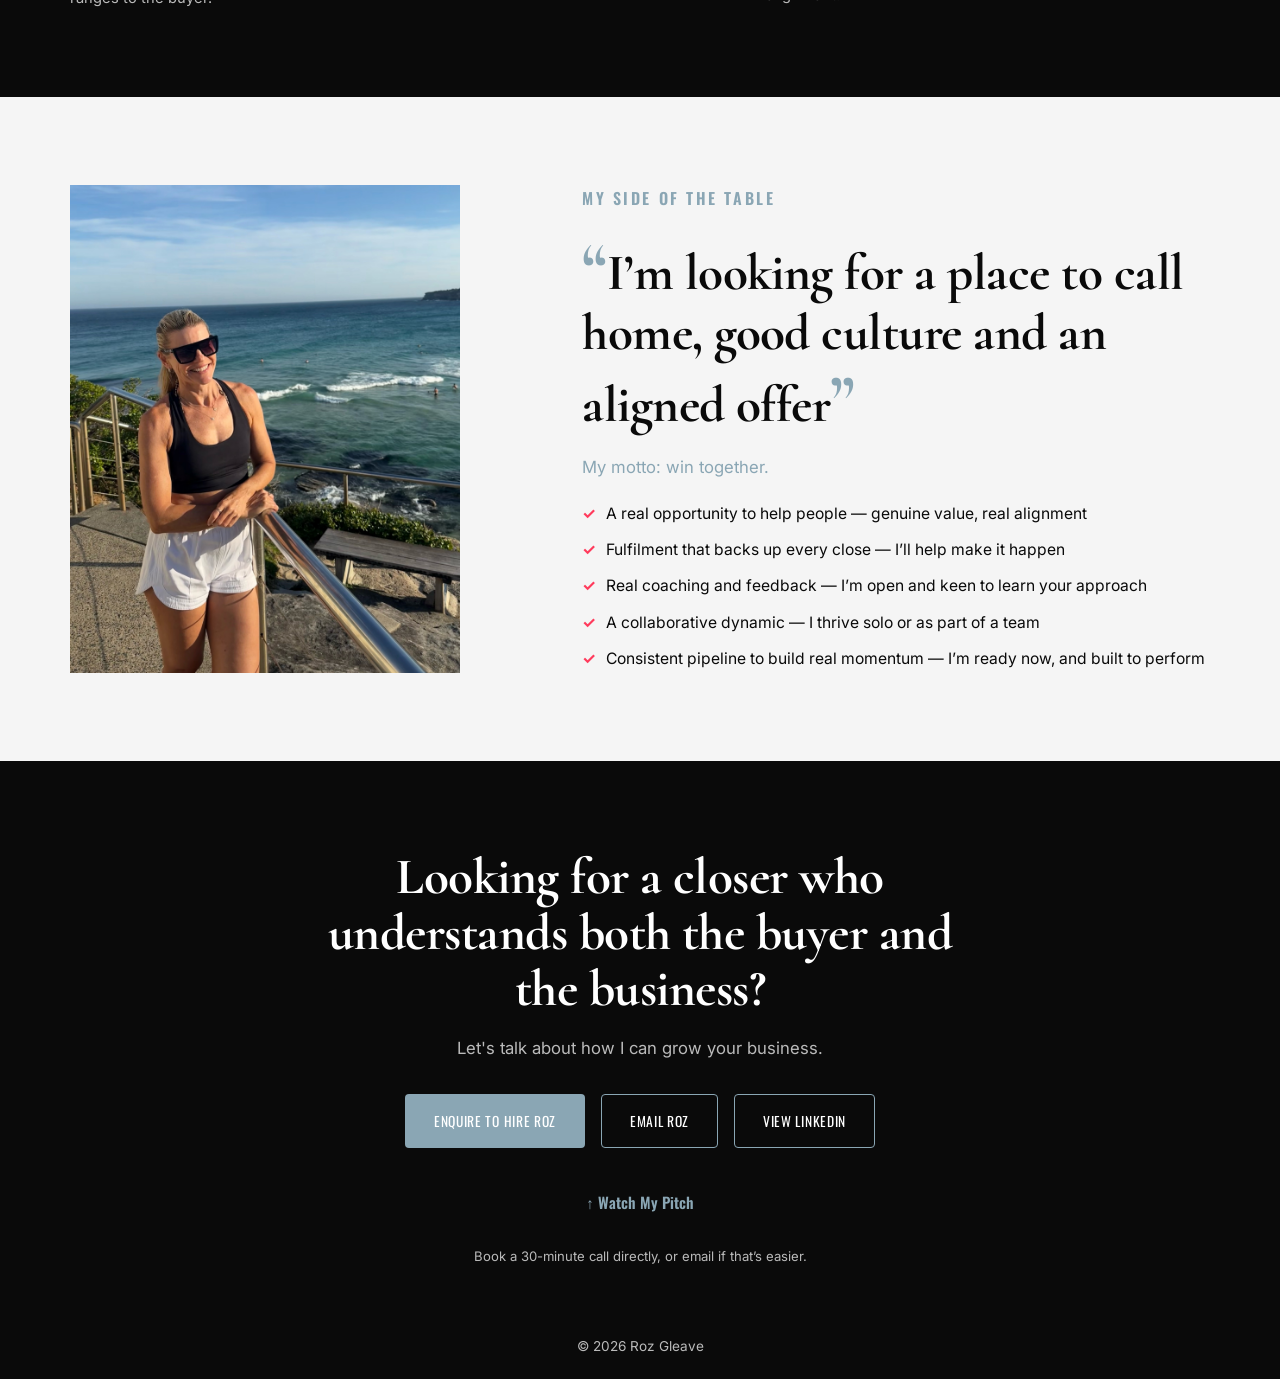
==== commit 05c0bc42: "Complete mobile feedback round: Why Roz cards, photo centering, recs spacing, footer cleanup - Why R" ====
--- a/index.html
+++ b/index.html
@@ -94,7 +94,7 @@
             <p class="hero__tagline">Ex-Founder <span class="pop-mark">&rarr;</span> High-Ticket Closer</p>
             <h1 class="hero__headline">I don&rsquo;t sell<span class="pop-mark">.</span> I solve<span class="pop-mark">.</span></h1>
             <p class="hero__sub">
-              Former founder and commercially experienced, intuitive seller with a track record of
+              Former founder and commercially experienced, consultative seller with a track record of
               building trust, solving real problems and helping people and businesses achieve their
               goals.
             </p>
@@ -593,10 +593,6 @@
     <footer class="footer">
       <div class="container footer__inner">
         <span id="footer-year">© 2026 Roz Gleave</span>
-        <div class="footer__links">
-          <a href="mailto:roslyngleave@gmail.com">roslyngleave@gmail.com</a>
-          <a href="https://www.linkedin.com/in/roslyn-gleave" target="_blank" rel="noopener noreferrer">LinkedIn</a>
-        </div>
       </div>
     </footer>
 
--- a/styles.css
+++ b/styles.css
@@ -1152,6 +1152,24 @@
   .reason__image {
     order: -1;
   }
+
+  .reason__summary {
+    padding: var(--space-sm);
+    gap: 0.6rem;
+  }
+
+  .reason__number {
+    font-size: 1.4rem;
+  }
+
+  .reason__summary .reason__title {
+    text-align: left;
+    font-size: 1.5rem;
+  }
+
+  .reason__toggle-icon {
+    font-size: 2.2rem;
+  }
 }
 
 /* =============================================================================
@@ -1172,7 +1190,7 @@
   display: flex;
   flex-direction: column;
   justify-content: flex-start;
-  gap: 0.4rem;
+  gap: 0;
   text-align: center;
 }
 
@@ -1183,7 +1201,7 @@
   font-size: 5rem;
   line-height: 1;
   color: var(--pop);
-  margin-bottom: -0.5rem;
+  margin-bottom: -0.9rem;
 }
 
 .recs__quote-text {
@@ -1191,6 +1209,7 @@
   font-style: italic;
   color: var(--white);
   line-height: 1.5;
+  margin-bottom: 1rem;
 }
 
 .recs__attribution {
@@ -1484,6 +1503,10 @@
     grid-template-columns: 1fr;
   }
 
+  .looking__photo {
+    margin-inline: auto;
+  }
+
   .looking__list {
     grid-template-columns: 1fr;
   }
@@ -1529,6 +1552,13 @@
   margin-top: var(--space-sm);
   font-size: 0.82rem;
   color: var(--on-dark-soft);
+}
+
+#lets-talk {
+  /* Trim the large default section padding here specifically — this is
+     the last section before the footer, so less bottom breathing room
+     reads as intentional rather than a gap. */
+  padding-bottom: var(--space-lg);
 }
 
 /* =============================================================================
@@ -1543,18 +1573,7 @@
 
 .footer__inner {
   display: flex;
-  flex-wrap: wrap;
-  align-items: center;
-  justify-content: space-between;
-  gap: var(--space-xs);
-}
-
-.footer__links {
-  display: flex;
-  gap: var(--space-sm);
-}
-
-.footer__links a:hover {
-  color: var(--pop);
-}
-
+  justify-content: center;
+  text-align: center;
+}
+
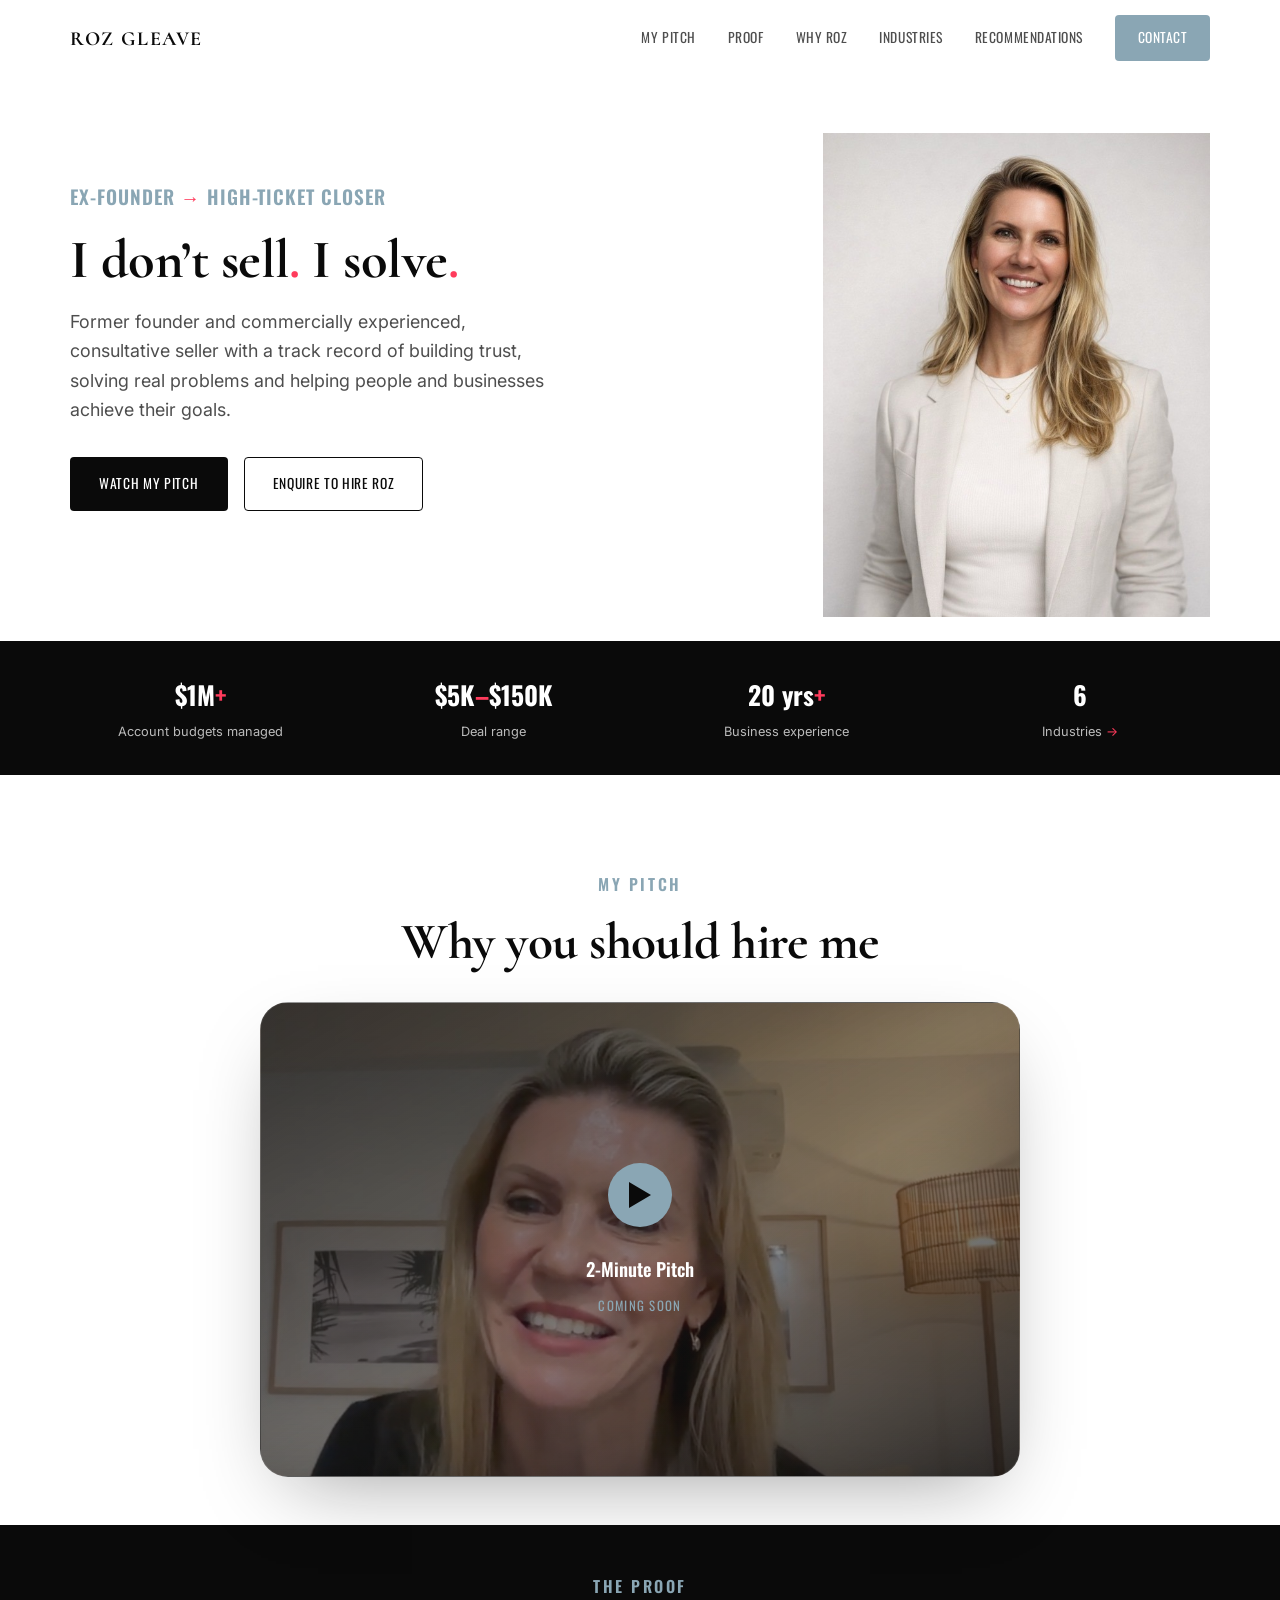
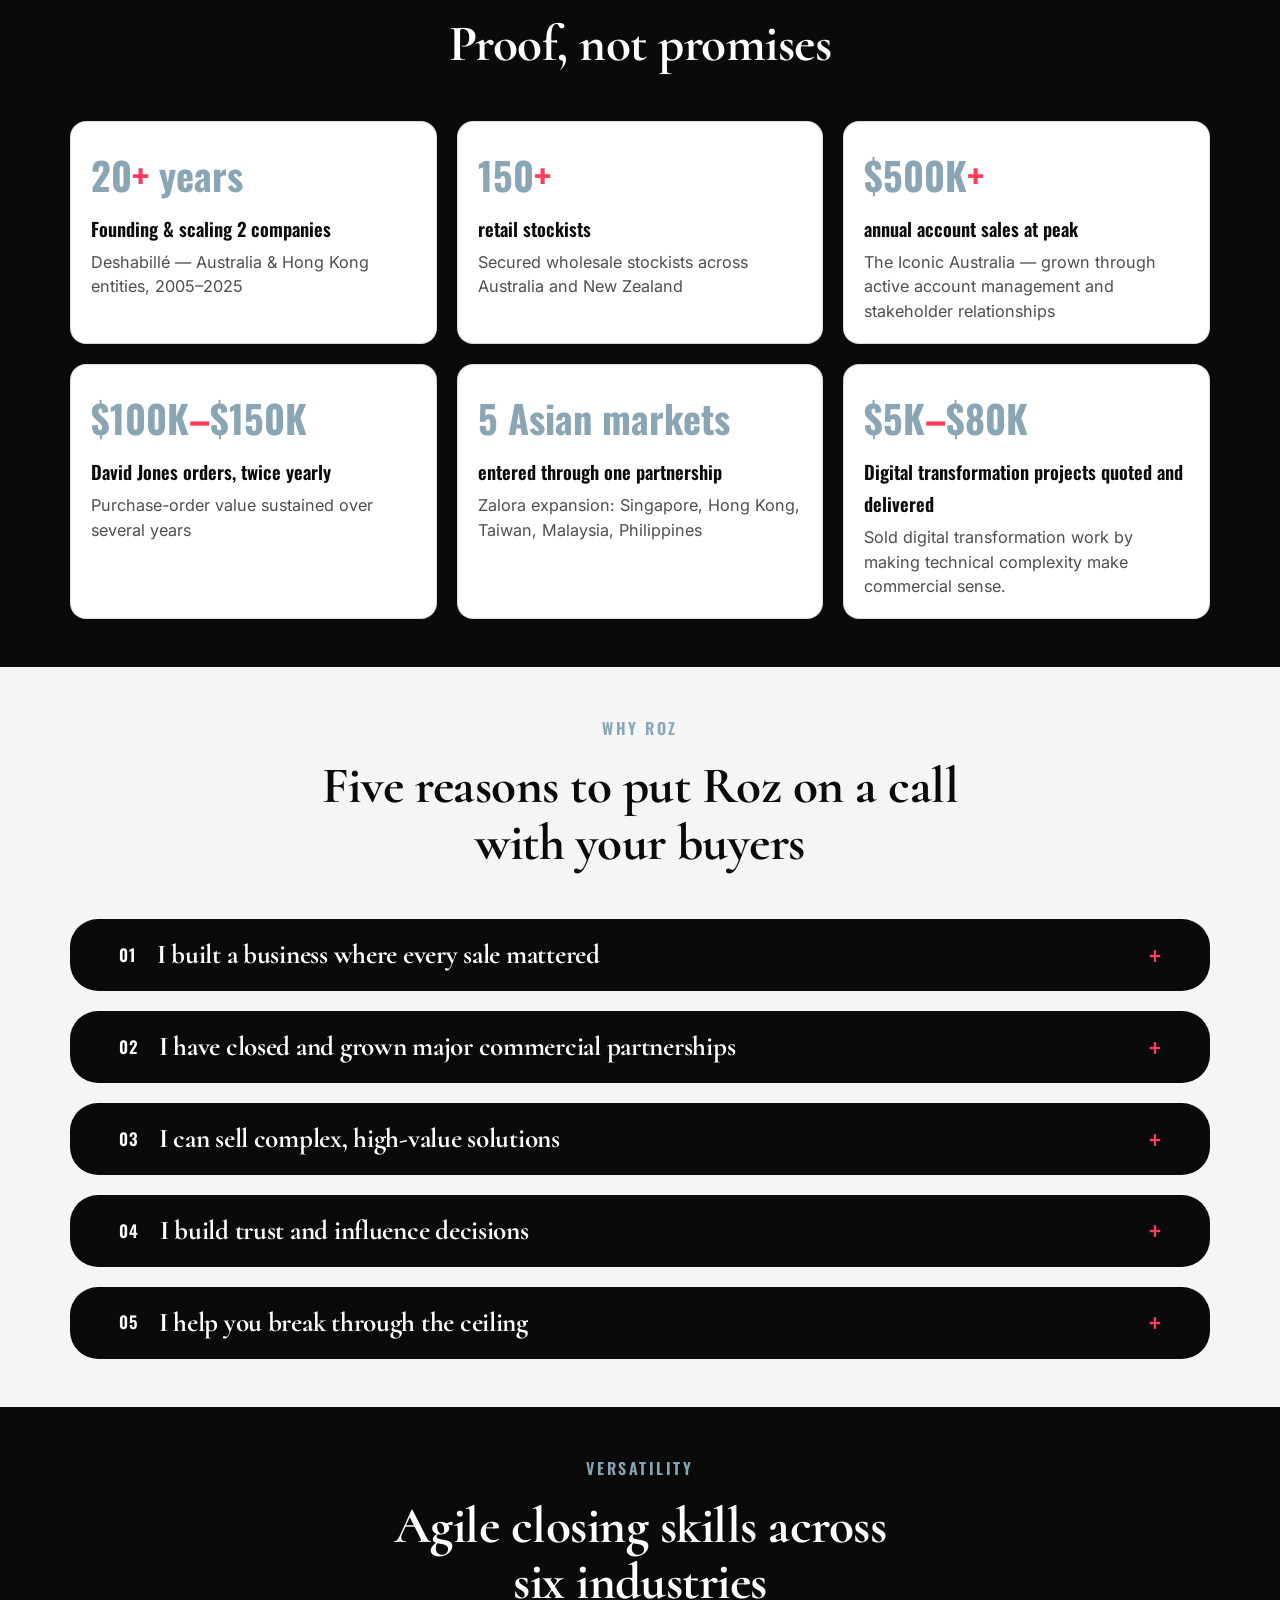
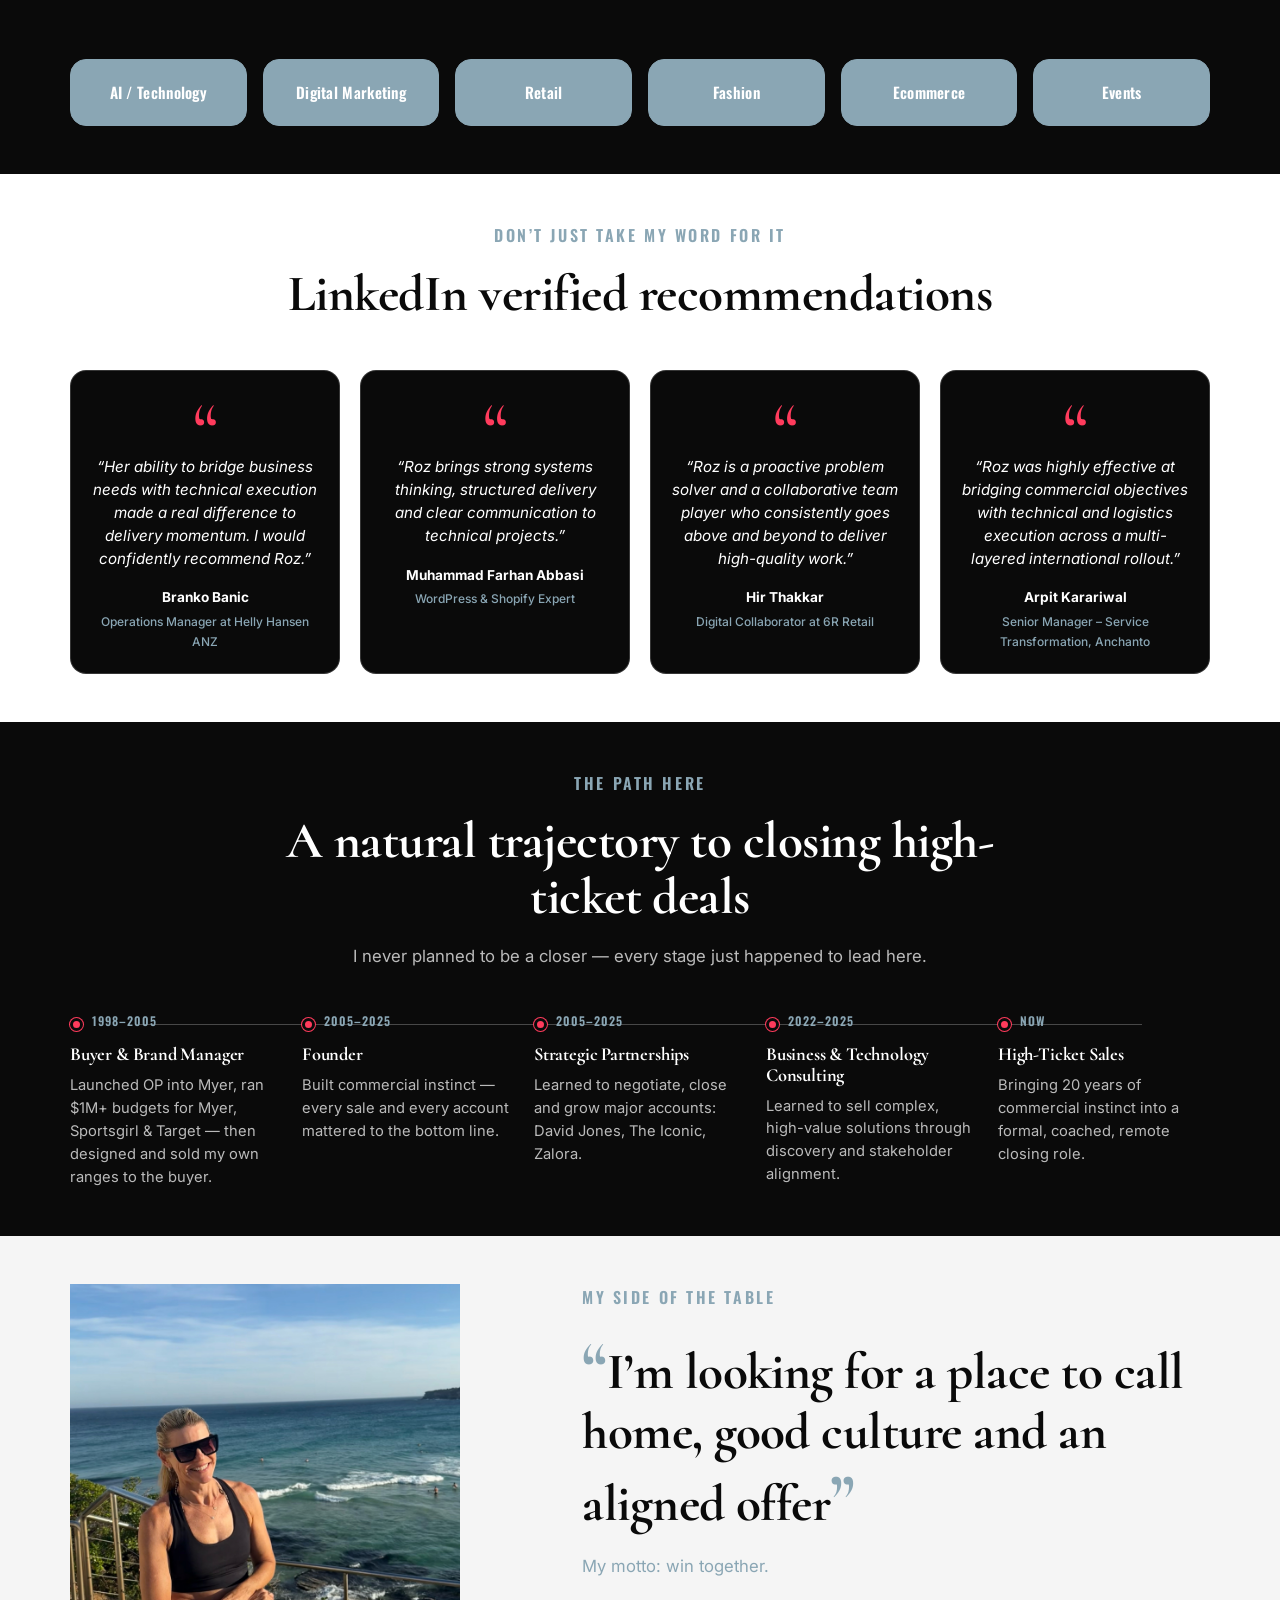
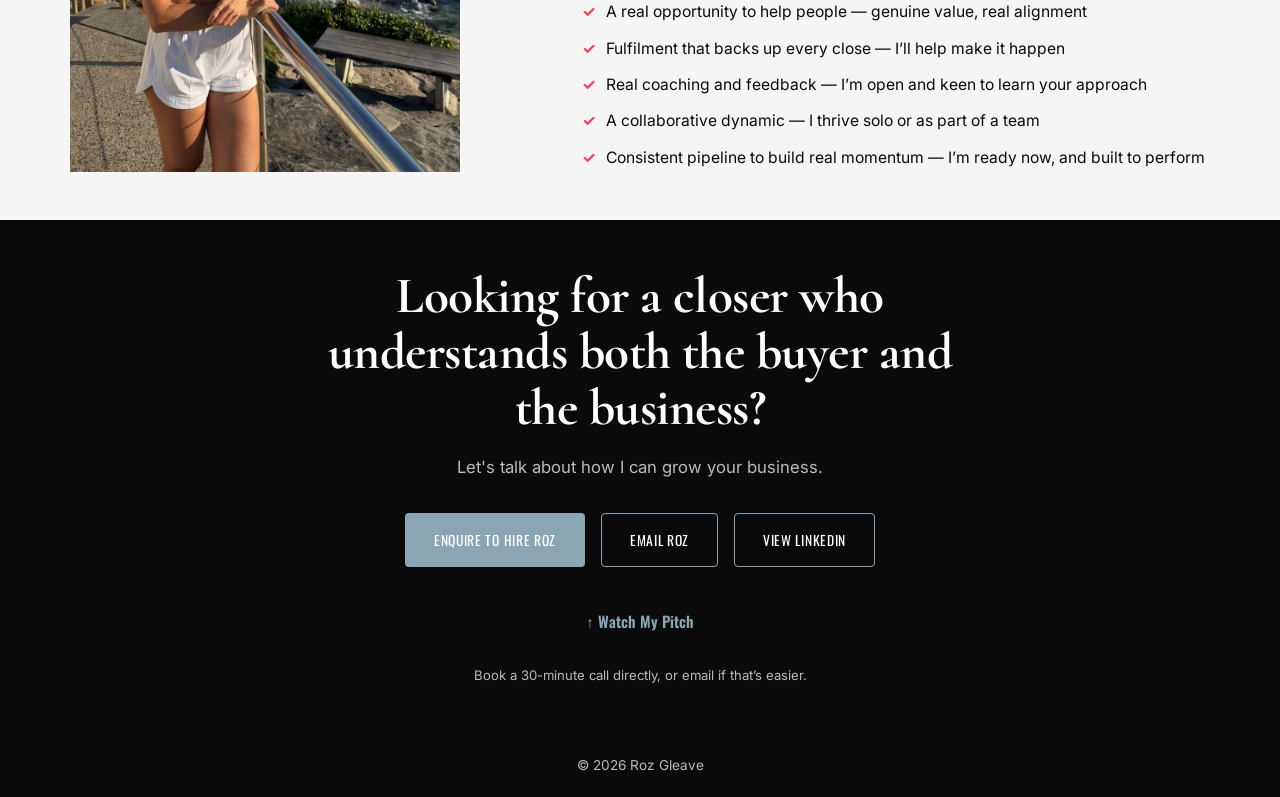
==== commit 5e21549f: "Keep 'six industries' together so it wraps as a pair on mobile" ====
--- a/index.html
+++ b/index.html
@@ -439,7 +439,7 @@
         <div class="container">
           <div class="section-header section-header--center reveal">
             <p class="eyebrow">Versatility</p>
-            <h2 class="section-title">Agile closing skills across six industries</h2>
+            <h2 class="section-title">Agile closing skills across six&nbsp;industries</h2>
           </div>
 
           <div class="industries__grid">
--- a/styles.css
+++ b/styles.css
@@ -157,12 +157,16 @@
 }
 
 .section {
-  padding-block: var(--space-2xl);
+  /* Bottom padding matches the hero's own bottom spacing so every
+     section boundary reads as the same gap, sitewide. */
+  padding-top: var(--space-lg);
+  padding-bottom: var(--space-lg);
 }
 
 @media (max-width: 900px) {
   .section {
-    padding-block: var(--space-xl);
+    padding-top: 40px;
+    padding-bottom: 54px;
   }
 }
 
@@ -719,11 +723,6 @@
 /* =============================================================================
    MY PITCH
    ============================================================================= */
-.pitch {
-  /* 5mm less space above "My Pitch" than the standard section padding. */
-  padding-top: calc(var(--space-2xl) - 5mm);
-}
-
 .pitch .section-header {
   /* Tighter gap so the video sits closer to "Why you should hire me". */
   margin-bottom: var(--space-md);
@@ -732,6 +731,12 @@
 .pitch__video-wrap {
   max-width: 760px;
   margin-inline: auto;
+}
+
+@media (max-width: 900px) {
+  .pitch {
+    padding-top: 8px;
+  }
 }
 
 /* =============================================================================
@@ -1155,11 +1160,12 @@
 
   .reason__summary {
     padding: var(--space-sm);
-    gap: 0.6rem;
+    gap: 1rem;
   }
 
   .reason__number {
     font-size: 1.4rem;
+    margin-left: -2pt;
   }
 
   .reason__summary .reason__title {
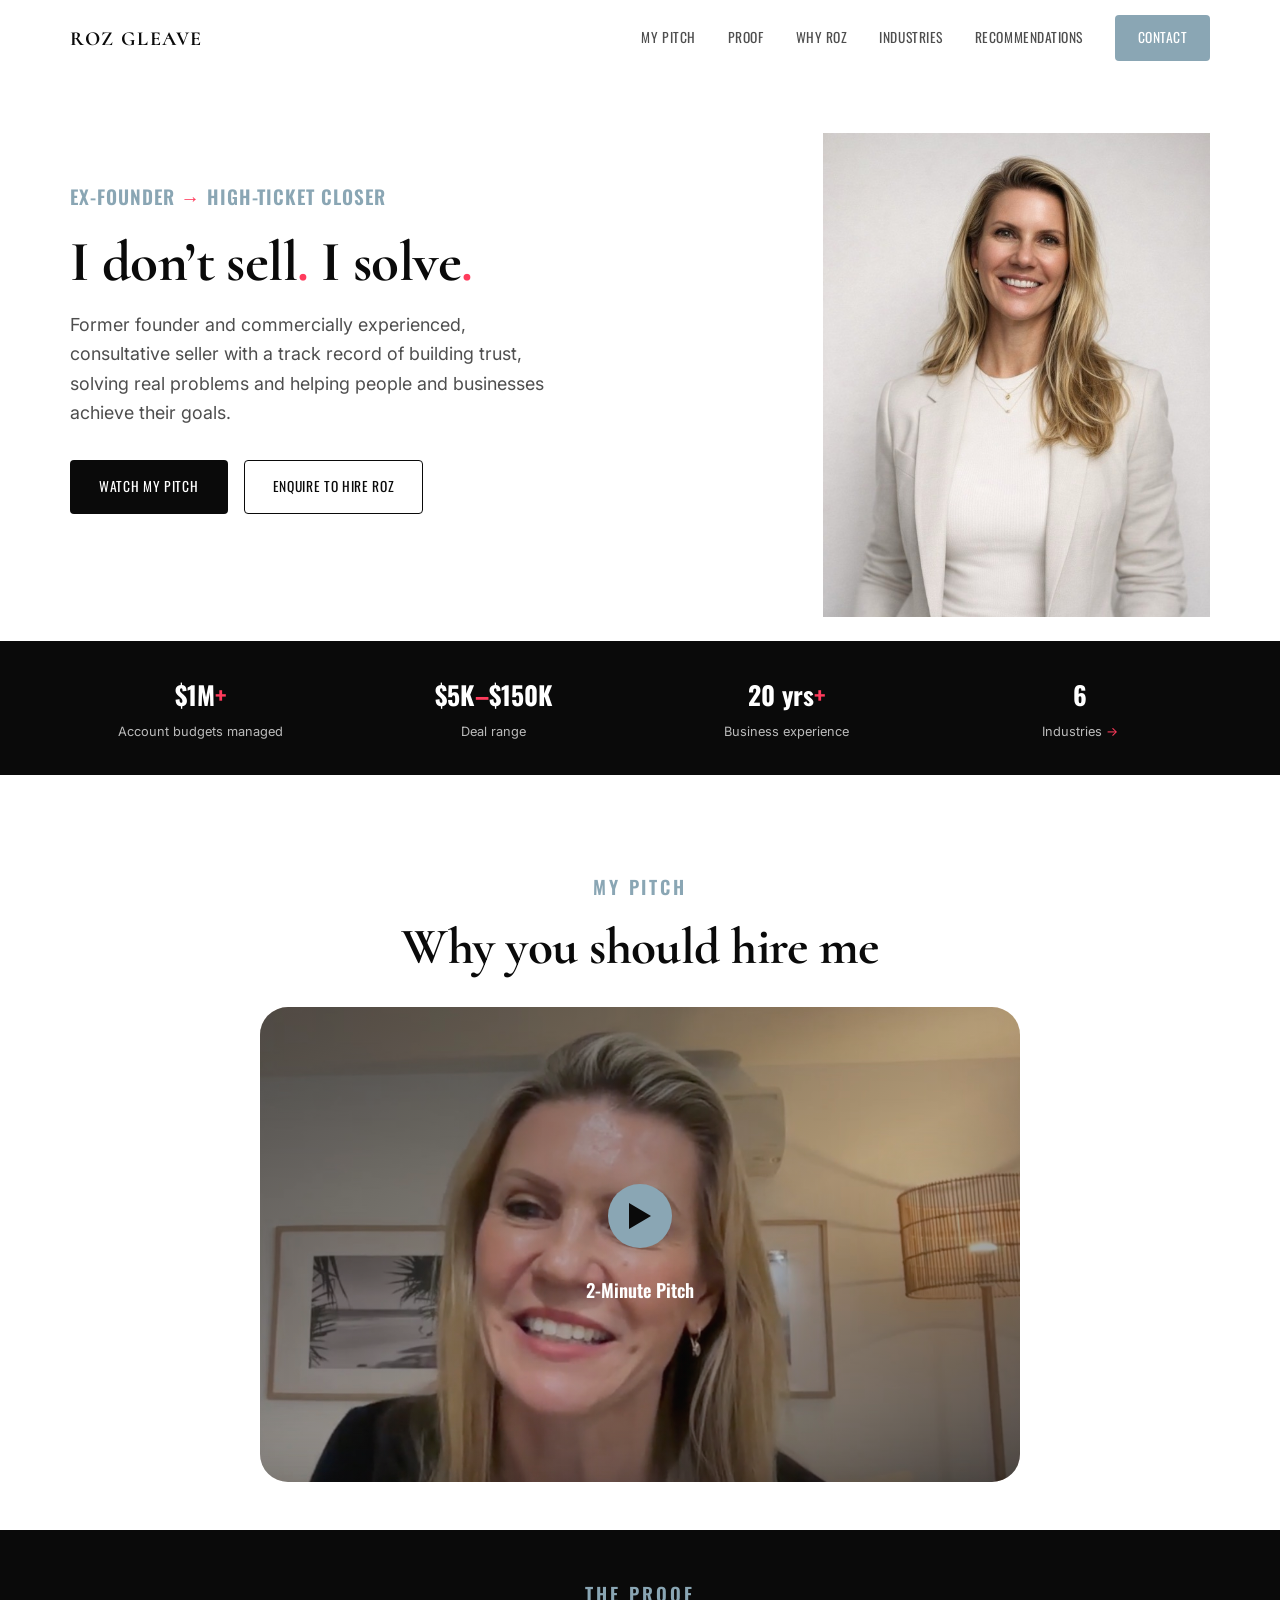
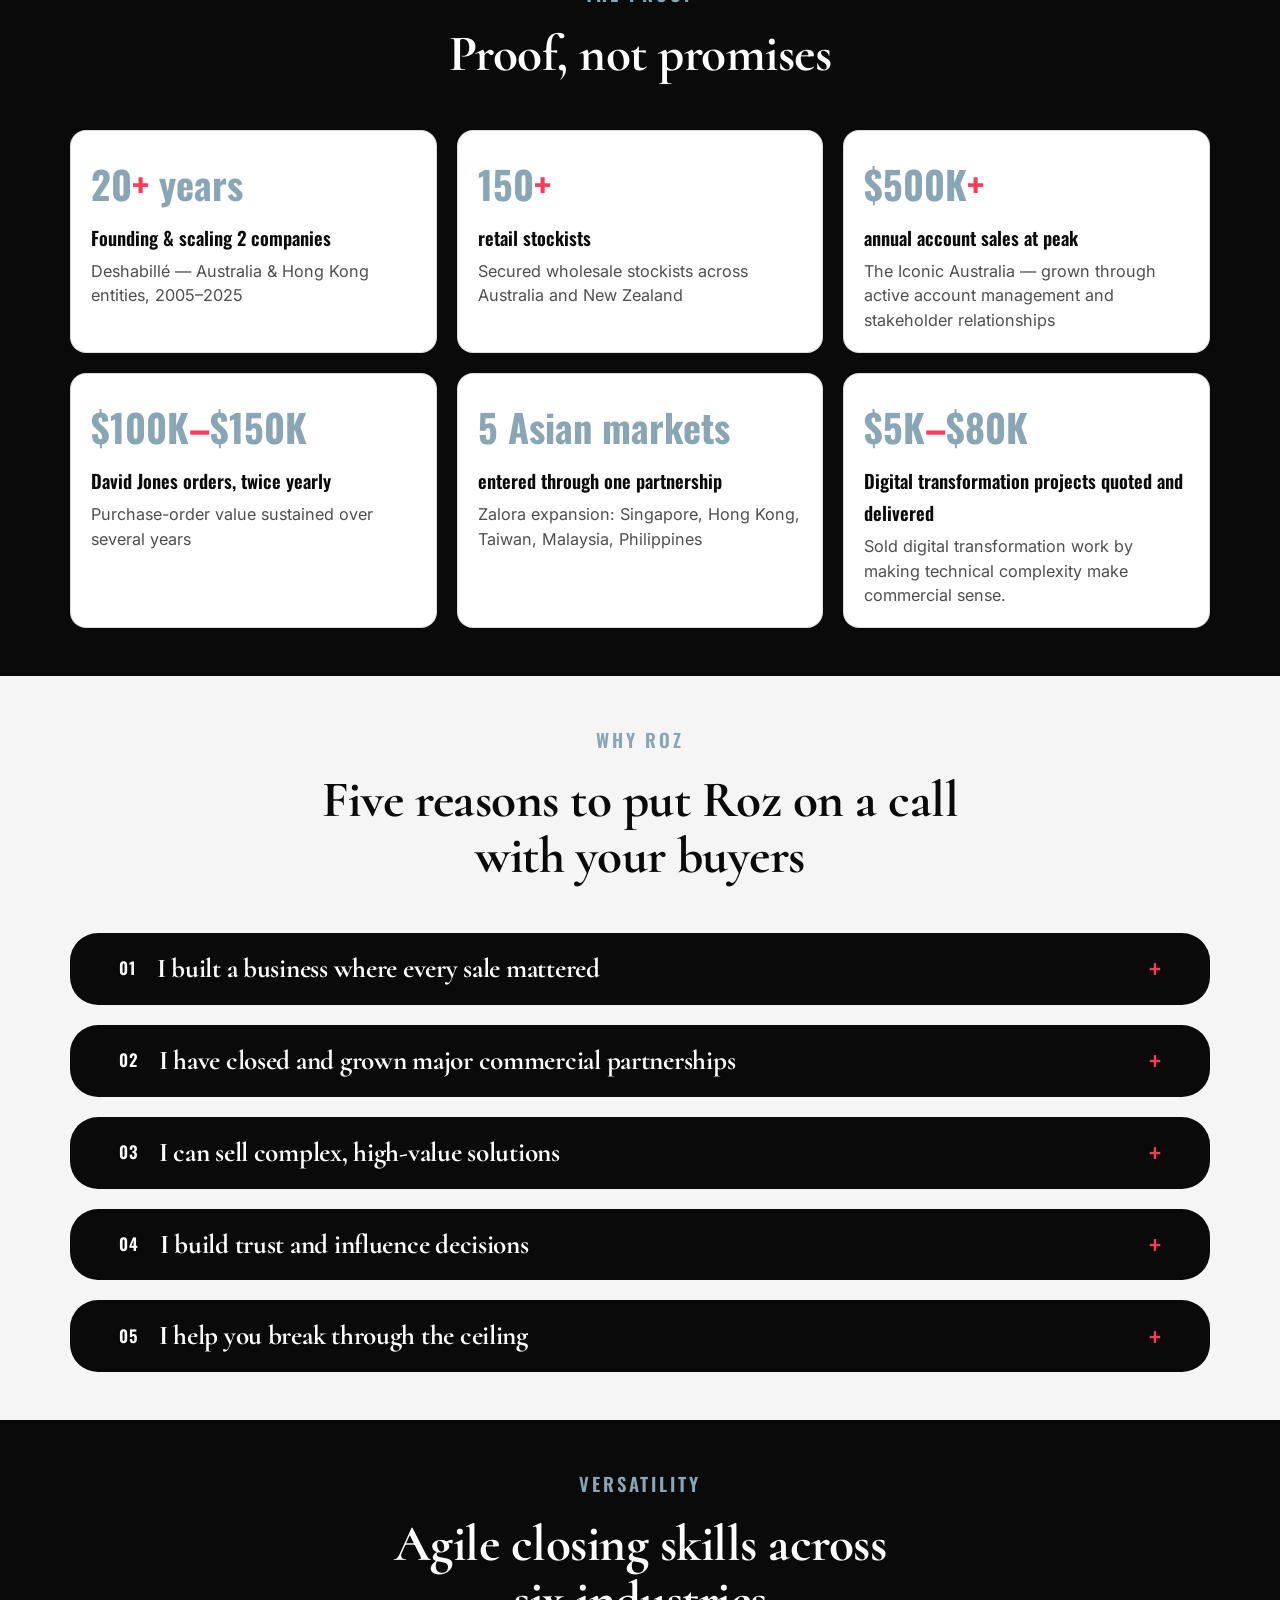
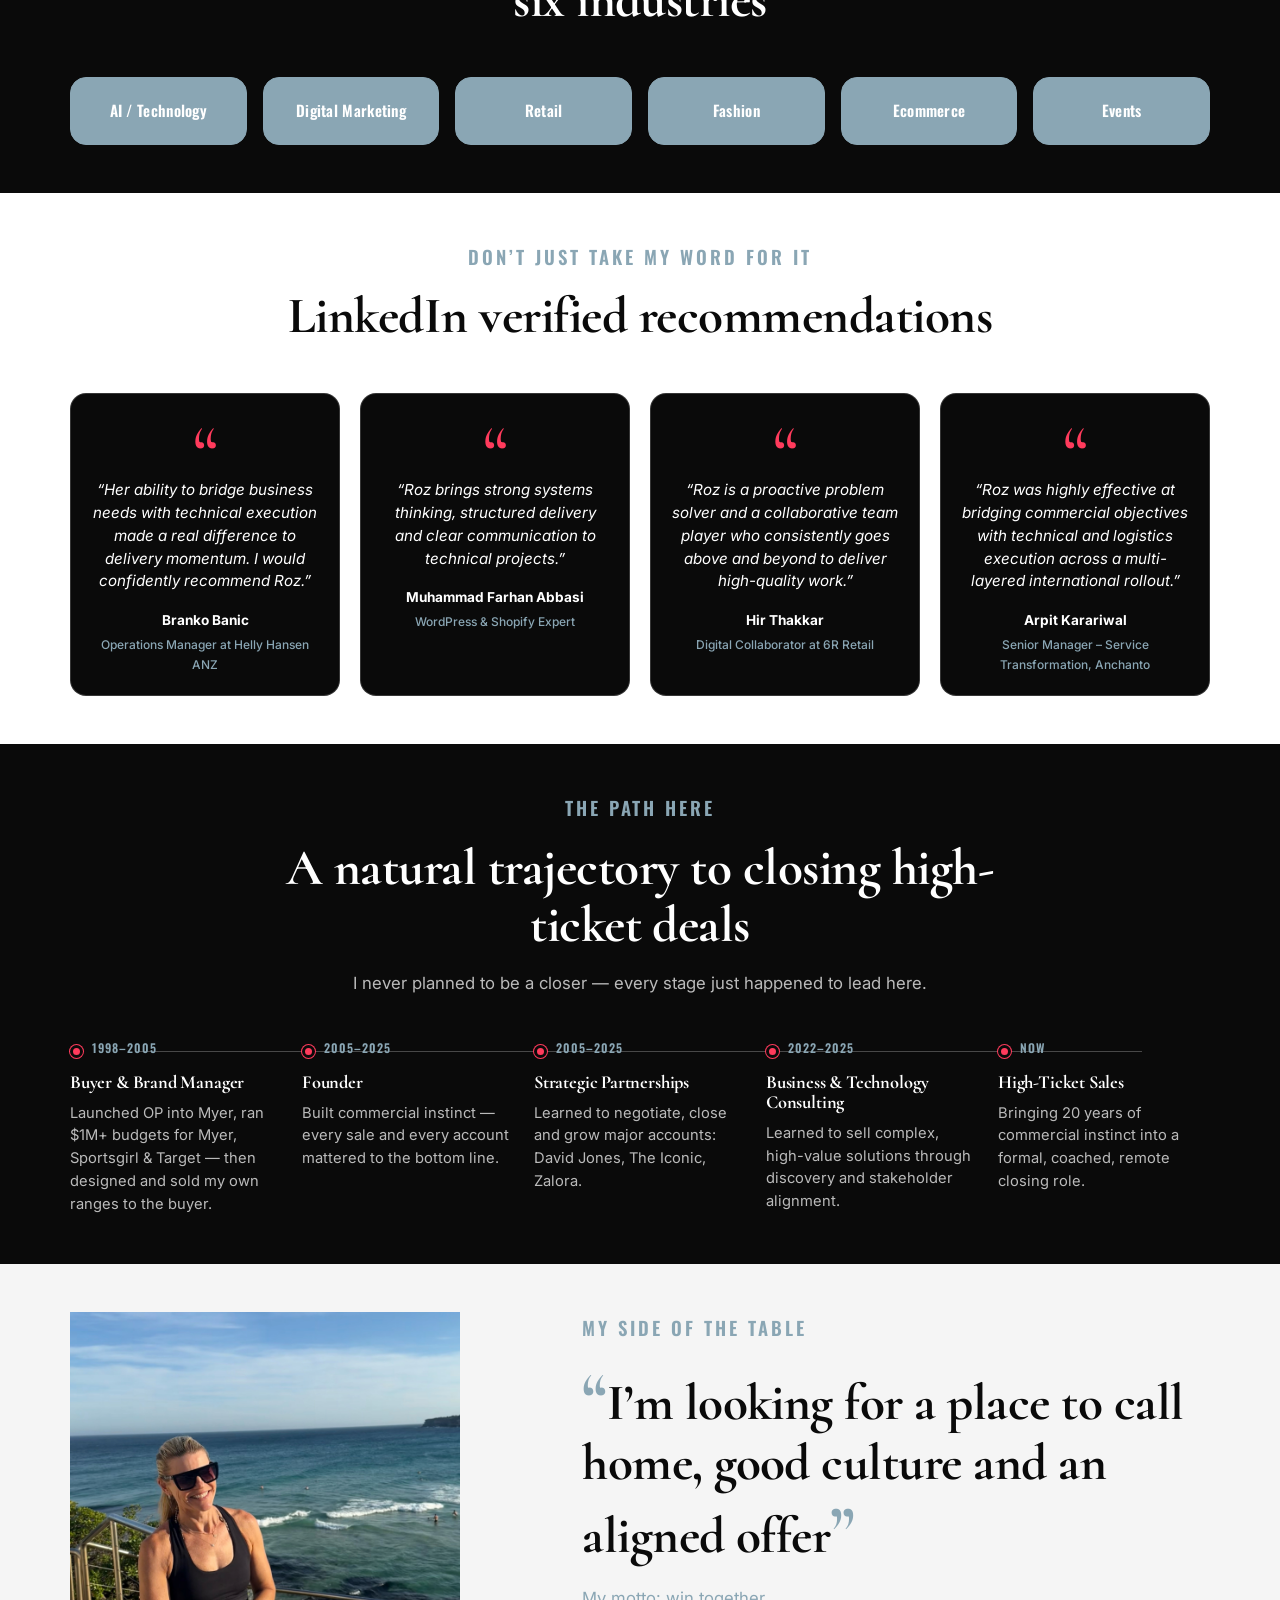
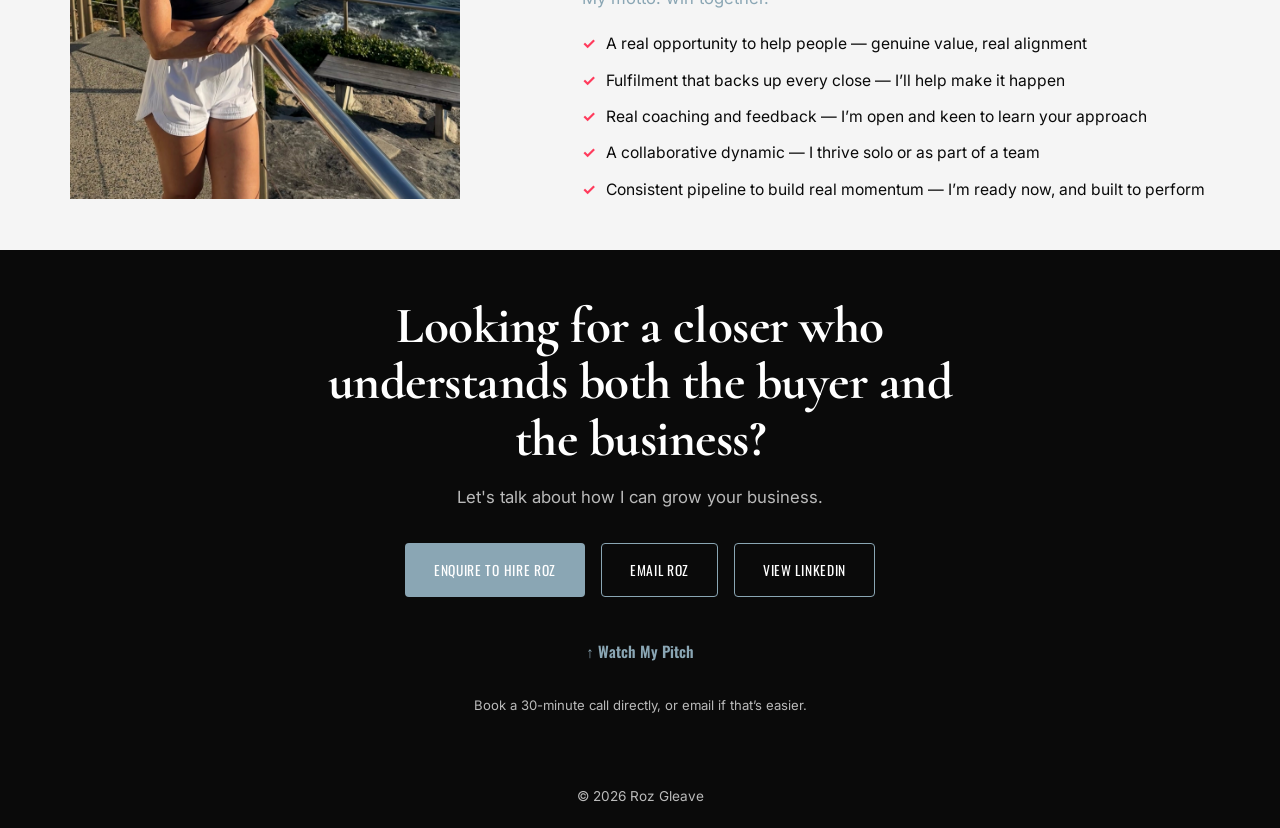
==== commit 4545ba84: "Add real Loom pitch video, replacing placeholder; crop to fill edge-to-edge" ====
--- a/index.html
+++ b/index.html
@@ -153,23 +153,24 @@
 
           <div class="pitch__video-wrap reveal">
             <div id="intro-video" class="hero__video">
-              <!--
-                LOOM VIDEO SLOT
-                Once the real Loom video is recorded, replace this placeholder
-                button with:
-                <div class="loom loom--live">
-                  <iframe src="YOUR_LOOM_EMBED_URL" allow="autoplay; fullscreen; picture-in-picture" allowfullscreen title="Roz Gleave — 2-minute pitch"></iframe>
-                </div>
-              -->
-              <button class="loom loom--placeholder" type="button" aria-label="2-minute pitch video coming soon">
-                <div class="loom__play">
-                  <svg width="22" height="26" viewBox="0 0 22 26" fill="none" aria-hidden="true">
-                    <path d="M0 0L22 13L0 26V0Z" fill="currentColor" />
-                  </svg>
-                </div>
-                <span class="loom__label">2-Minute Pitch</span>
-                <span class="loom__sublabel">Coming soon</span>
-              </button>
+              <div class="loom loom--live">
+                <video
+                  class="loom__video"
+                  poster="images/pitch-video-thumbnail.jpg"
+                  preload="metadata"
+                  playsinline
+                >
+                  <source src="videos/roz-pitch.mp4" type="video/mp4" />
+                </video>
+                <button class="loom__play-overlay" type="button" aria-label="Play 2-minute pitch video">
+                  <div class="loom__play">
+                    <svg width="22" height="26" viewBox="0 0 22 26" fill="none" aria-hidden="true">
+                      <path d="M0 0L22 13L0 26V0Z" fill="currentColor" />
+                    </svg>
+                  </div>
+                  <span class="loom__label">2-Minute Pitch</span>
+                </button>
+              </div>
             </div>
           </div>
         </div>
--- a/styles.css
+++ b/styles.css
@@ -205,6 +205,12 @@
   margin-bottom: var(--space-xs);
 }
 
+@media (min-width: 901px) {
+  .eyebrow {
+    font-size: calc(1rem + 2pt);
+  }
+}
+
 .section--dark .eyebrow {
   color: var(--dusty-blue);
 }
@@ -506,7 +512,7 @@
 .hero__headline {
   font-family: var(--font-headline);
   font-weight: 700;
-  font-size: clamp(2.5rem, 4.8vw, 3.4rem);
+  font-size: clamp(calc(2.5rem + 2pt), 4.8vw, calc(3.4rem + 2pt));
   line-height: 1.12;
   margin: 0 0 1rem;
   max-width: 16ch;
@@ -632,7 +638,7 @@
 
   .hero__headline {
     max-width: none;
-    font-size: 2.2rem;
+    font-size: calc(2.2rem + 2pt);
     margin-bottom: 0.5rem;
   }
 
@@ -643,7 +649,7 @@
 
   .hero__ctas {
     justify-content: center;
-    margin-top: var(--space-xs);
+    margin-top: 1.75rem;
   }
 
   .hero__visual {
@@ -812,6 +818,45 @@
   border: 0;
 }
 
+.loom__video {
+  position: absolute;
+  inset: 0;
+  width: 100%;
+  height: 100%;
+  object-fit: cover;
+  background: var(--black);
+}
+
+.loom__play-overlay {
+  position: absolute;
+  inset: 0;
+  width: 100%;
+  height: 100%;
+  display: flex;
+  flex-direction: column;
+  align-items: center;
+  justify-content: center;
+  gap: var(--space-2xs);
+  background: linear-gradient(150deg, rgba(10, 10, 10, 0.55) 0%, rgba(20, 20, 20, 0.25) 55%, rgba(10, 10, 10, 0.6) 100%);
+  color: var(--white);
+  border: 0;
+  cursor: pointer;
+  transition: background 0.2s ease;
+}
+
+.loom__play-overlay:hover {
+  background: linear-gradient(150deg, rgba(10, 10, 10, 0.68) 0%, rgba(20, 20, 20, 0.35) 55%, rgba(10, 10, 10, 0.72) 100%);
+}
+
+.loom__play-overlay:hover .loom__play {
+  background: var(--pop);
+  color: var(--white);
+}
+
+.loom__play-overlay.is-hidden {
+  display: none;
+}
+
 /* =============================================================================
    RESULTS STRIP (Proof)
    ============================================================================= */
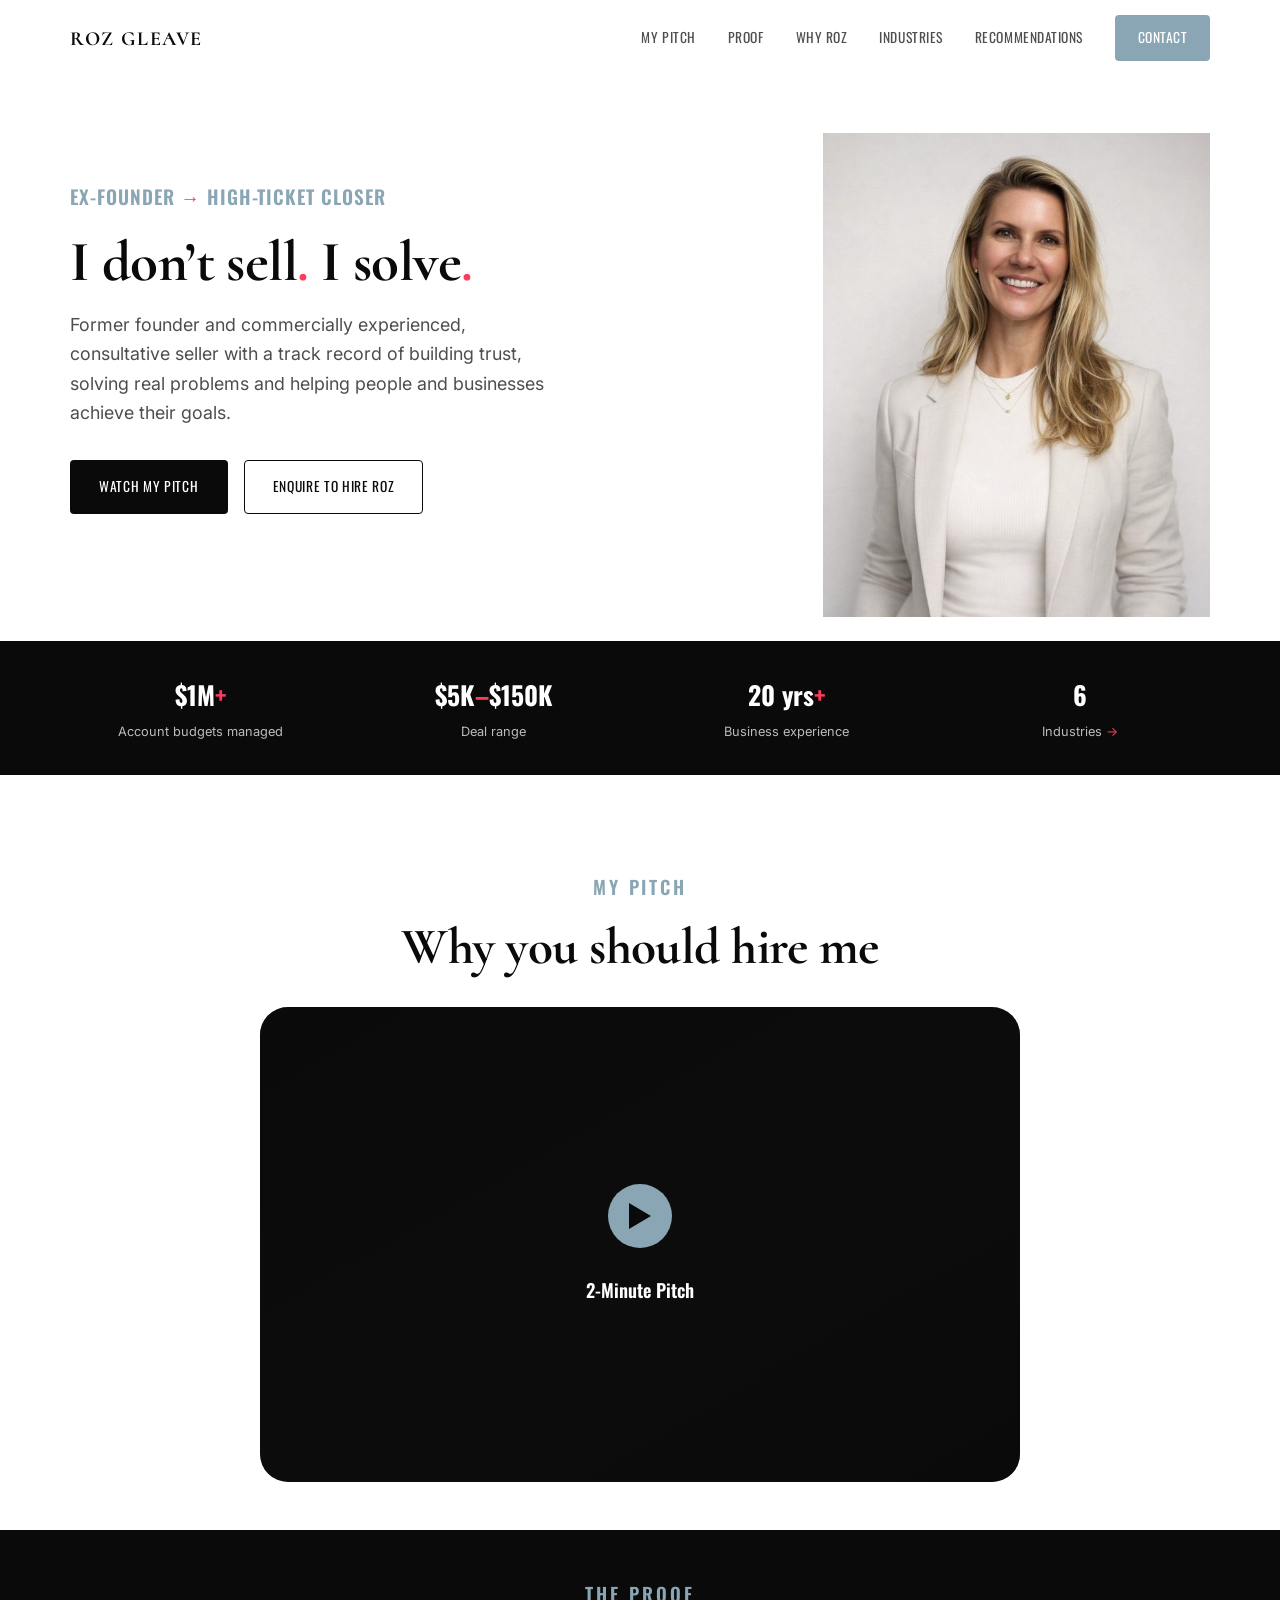
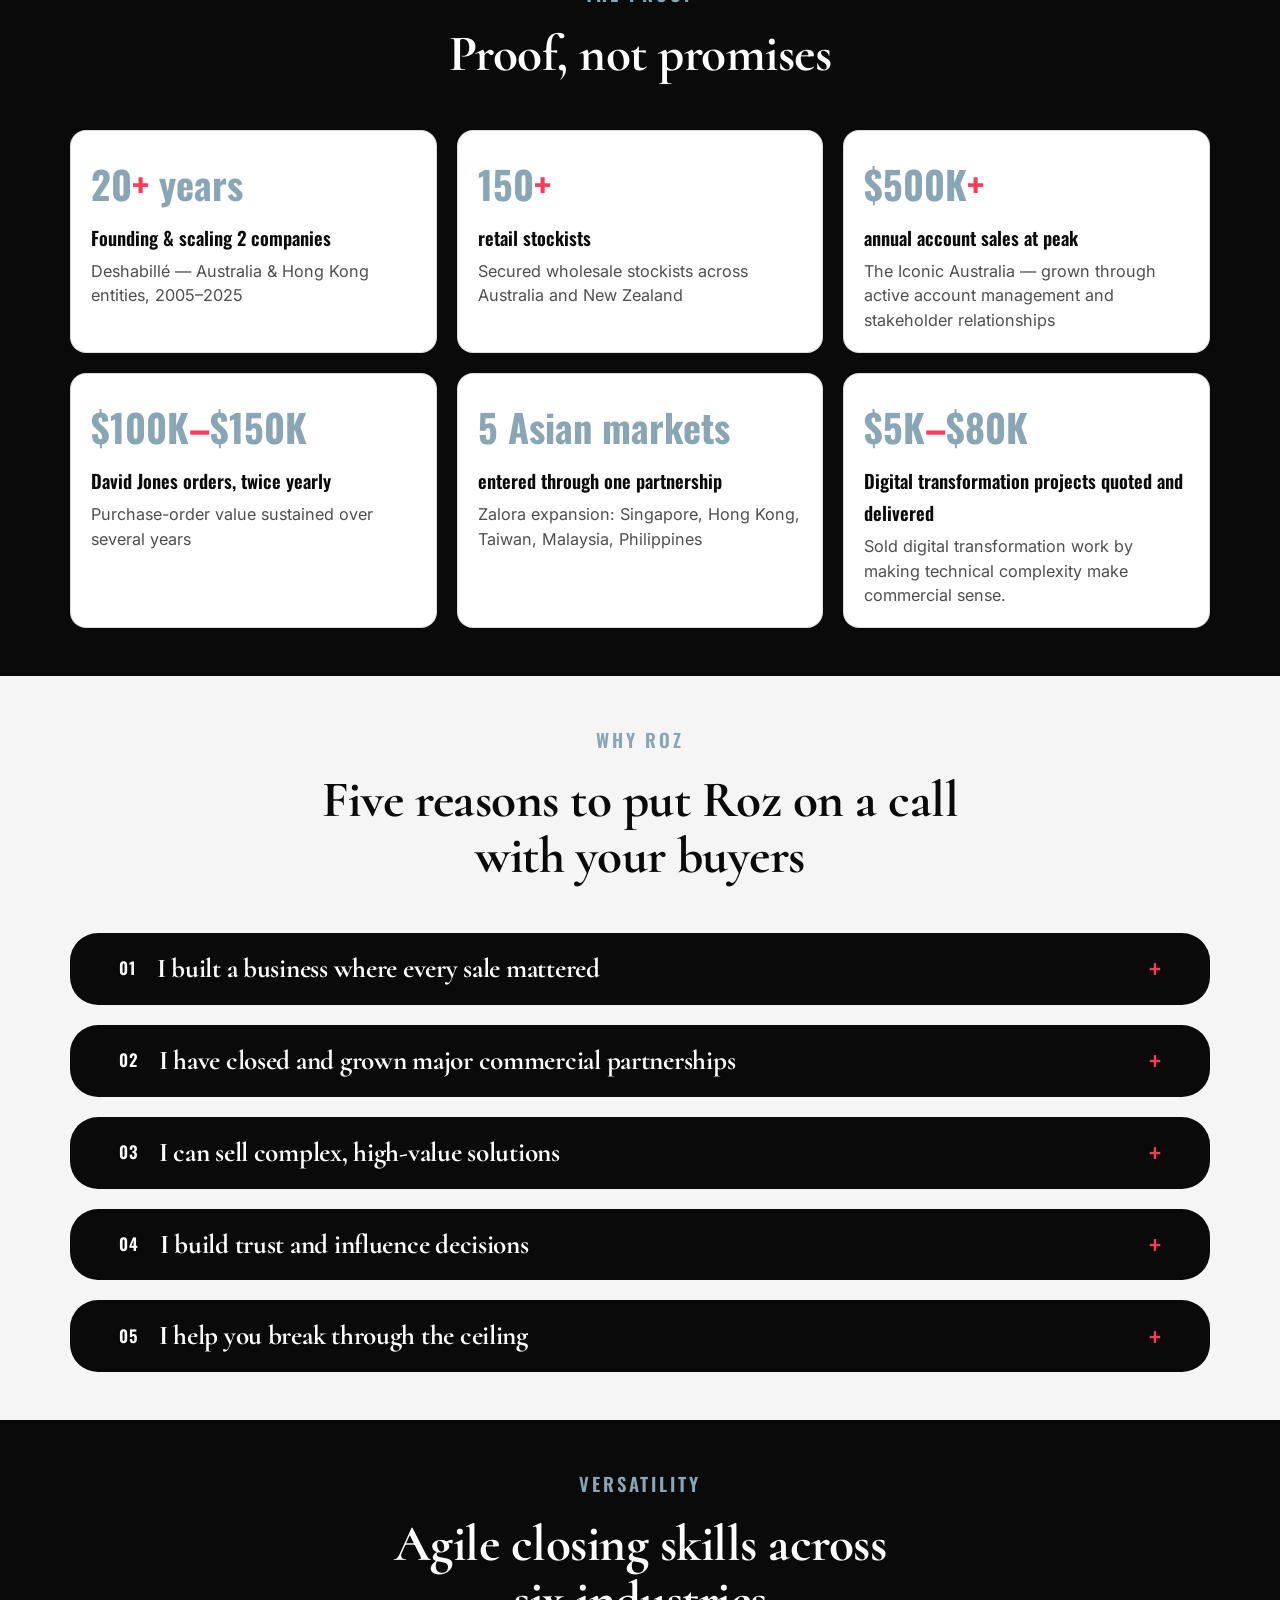
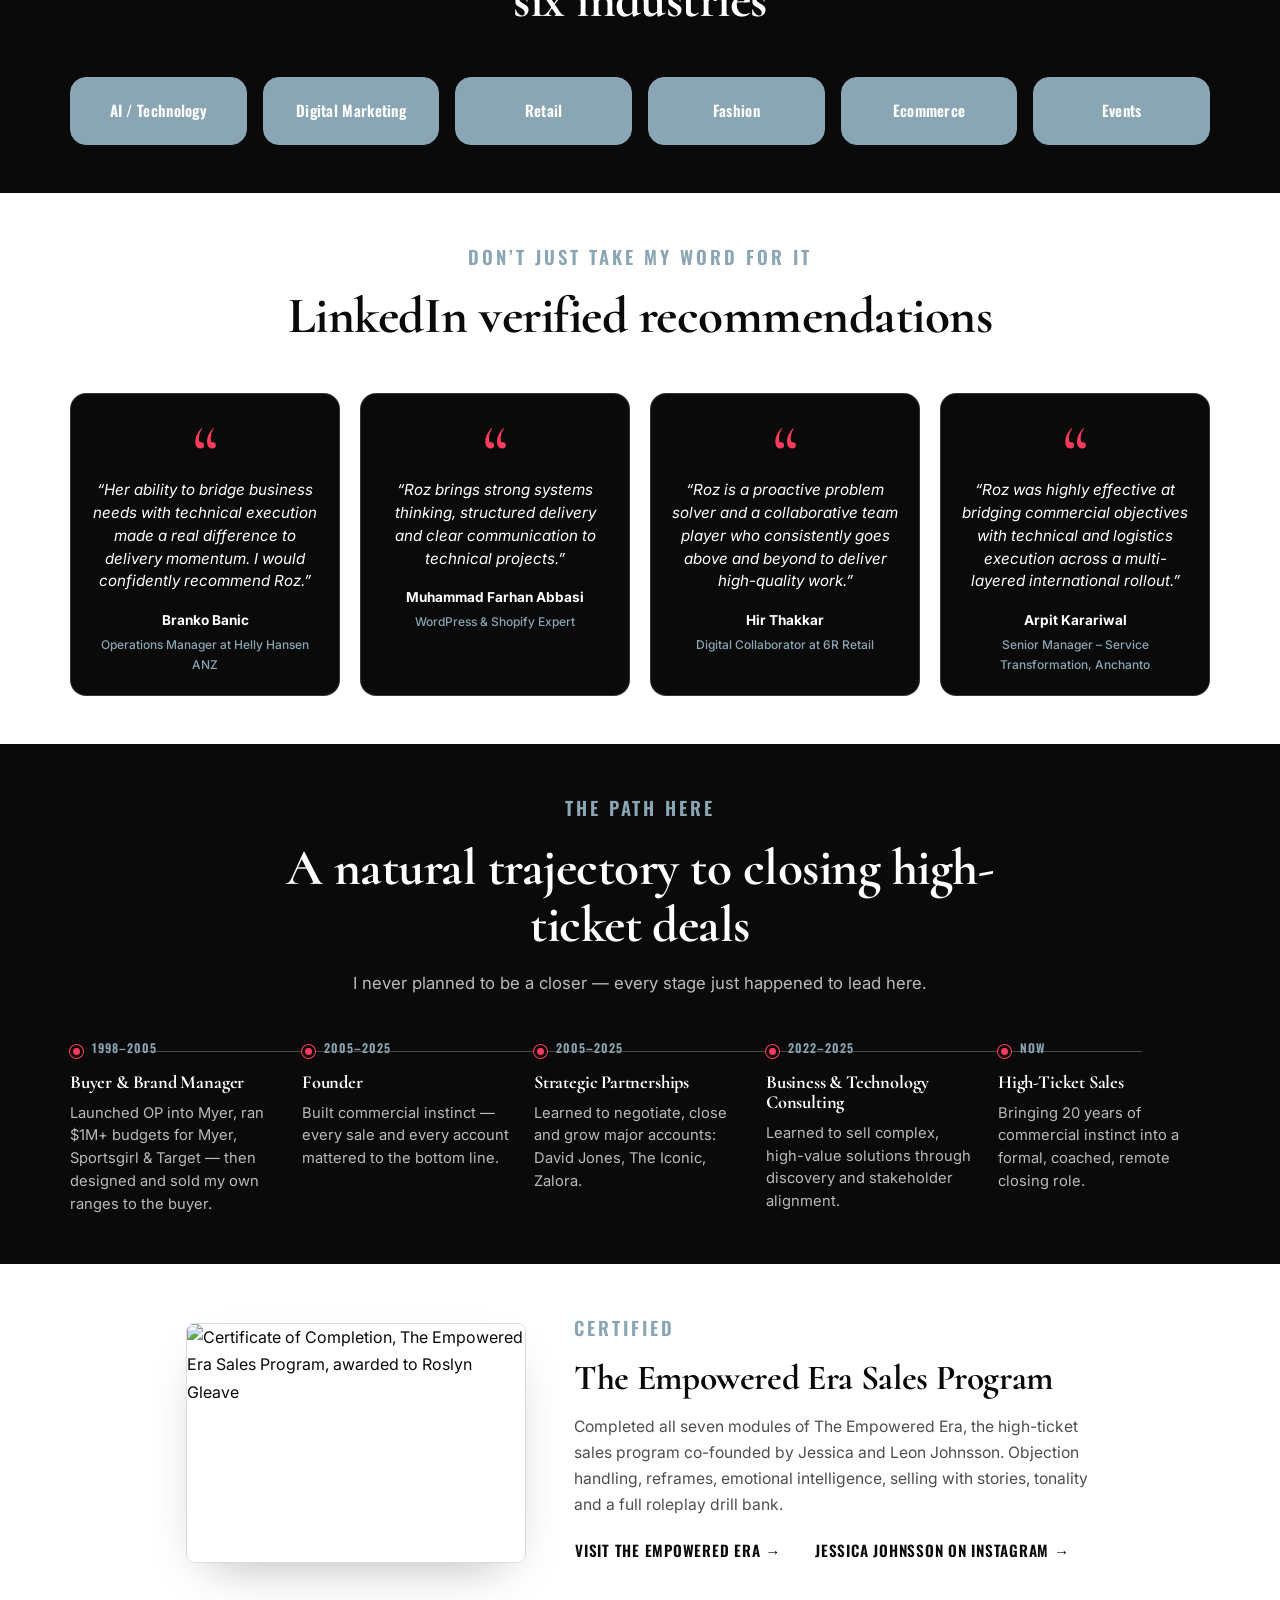
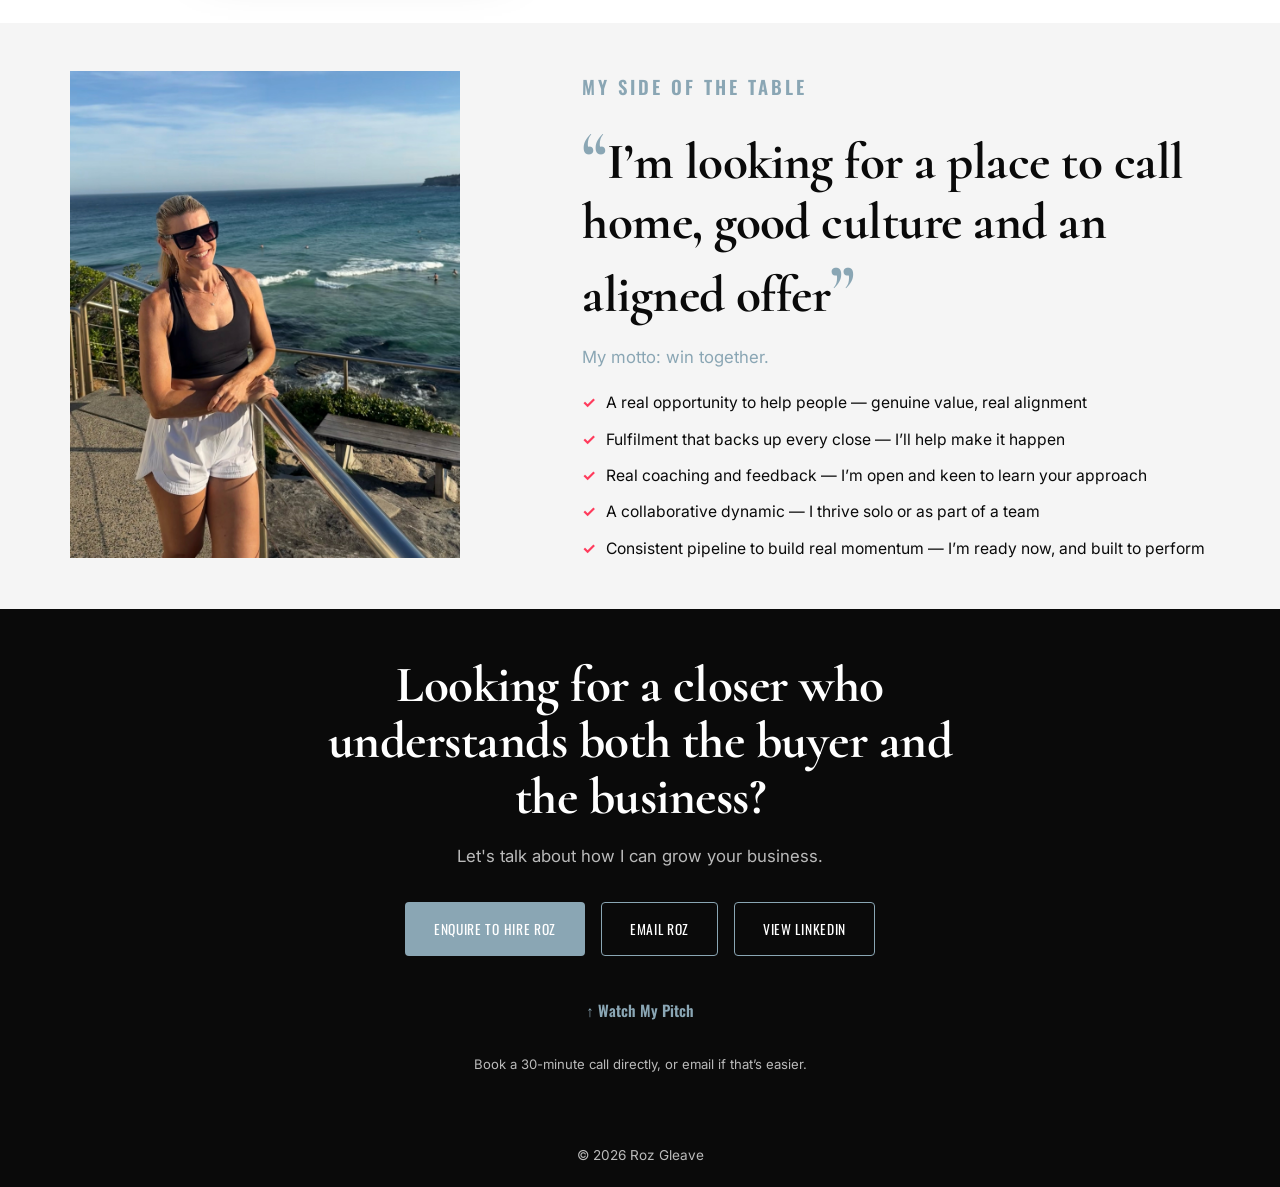
==== commit 19fac2d8: "Add Empowered Era certification section" ====
--- a/index.html
+++ b/index.html
@@ -156,7 +156,6 @@
               <div class="loom loom--live">
                 <video
                   class="loom__video"
-                  poster="images/pitch-video-thumbnail.jpg"
                   preload="metadata"
                   playsinline
                 >
@@ -539,6 +538,29 @@
       </section>
 
       <!-- ===================================================================
+           CERTIFICATION (Empowered Era)
+           =================================================================== -->
+      <section id="certification" class="section cert">
+        <div class="container cert__inner">
+          <a class="cert__image reveal" href="images/empowered-era-certificate.jpg" target="_blank" rel="noopener" aria-label="View Empowered Era certificate full size">
+            <img src="images/empowered-era-certificate.jpg" alt="Certificate of Completion, The Empowered Era Sales Program, awarded to Roslyn Gleave" width="1400" height="986" loading="lazy" />
+          </a>
+          <div class="cert__content reveal" style="transition-delay: 90ms">
+            <p class="eyebrow">Certified</p>
+            <h2 class="cert__title">The Empowered Era Sales Program</h2>
+            <p class="cert__text">
+              Completed all seven modules of The Empowered Era, the high-ticket sales program co-founded by Jessica and Leon Johnsson.
+              Objection handling, reframes, emotional intelligence, selling with stories, tonality and a full roleplay drill bank.
+            </p>
+            <div class="cert__links">
+              <a class="btn btn-ghost" href="https://empowered-era.com/" target="_blank" rel="noopener">Visit The Empowered Era &rarr;</a>
+              <a class="btn btn-ghost" href="https://www.instagram.com/iamjessicajohnsson/" target="_blank" rel="noopener">Jessica Johnsson on Instagram &rarr;</a>
+            </div>
+          </div>
+        </div>
+      </section>
+
+      <!-- ===================================================================
            WHAT ROZ IS LOOKING FOR
            =================================================================== -->
       <section class="section section--alt looking">
--- a/styles.css
+++ b/styles.css
@@ -1628,3 +1628,73 @@
   text-align: center;
 }
 
+
+/* =============================================================================
+   CERTIFICATION (Empowered Era) — kept deliberately compact
+   ============================================================================= */
+.cert__inner {
+  display: grid;
+  grid-template-columns: minmax(0, 340px) minmax(0, 520px);
+  justify-content: center;
+  align-items: center;
+  gap: var(--space-lg);
+}
+
+.cert__image {
+  display: block;
+  border: 1px solid var(--line);
+  border-radius: var(--radius-sm);
+  overflow: hidden;
+  box-shadow: var(--shadow-md);
+  transition: transform 0.2s ease;
+}
+
+.cert__image:hover {
+  transform: translateY(-2px);
+}
+
+.cert__image img {
+  display: block;
+  width: 100%;
+  height: auto;
+}
+
+.cert .eyebrow {
+  color: var(--dusty-blue);
+}
+
+.cert__title {
+  font-size: clamp(1.6rem, 3vw, 2.2rem);
+}
+
+.cert__text {
+  margin-top: var(--space-xs);
+  font-size: 0.98rem;
+  line-height: 1.65;
+  color: var(--black-soft);
+}
+
+.cert__links {
+  margin-top: var(--space-2xs);
+  display: flex;
+  flex-wrap: wrap;
+  column-gap: var(--space-md);
+}
+
+@media (max-width: 760px) {
+  .cert__inner {
+    grid-template-columns: 1fr;
+    gap: var(--space-md);
+    text-align: center;
+  }
+
+  .cert__links {
+    flex-direction: column;
+    align-items: center;
+  }
+
+  .cert__image {
+    max-width: 320px;
+    margin-inline: auto;
+  }
+}
